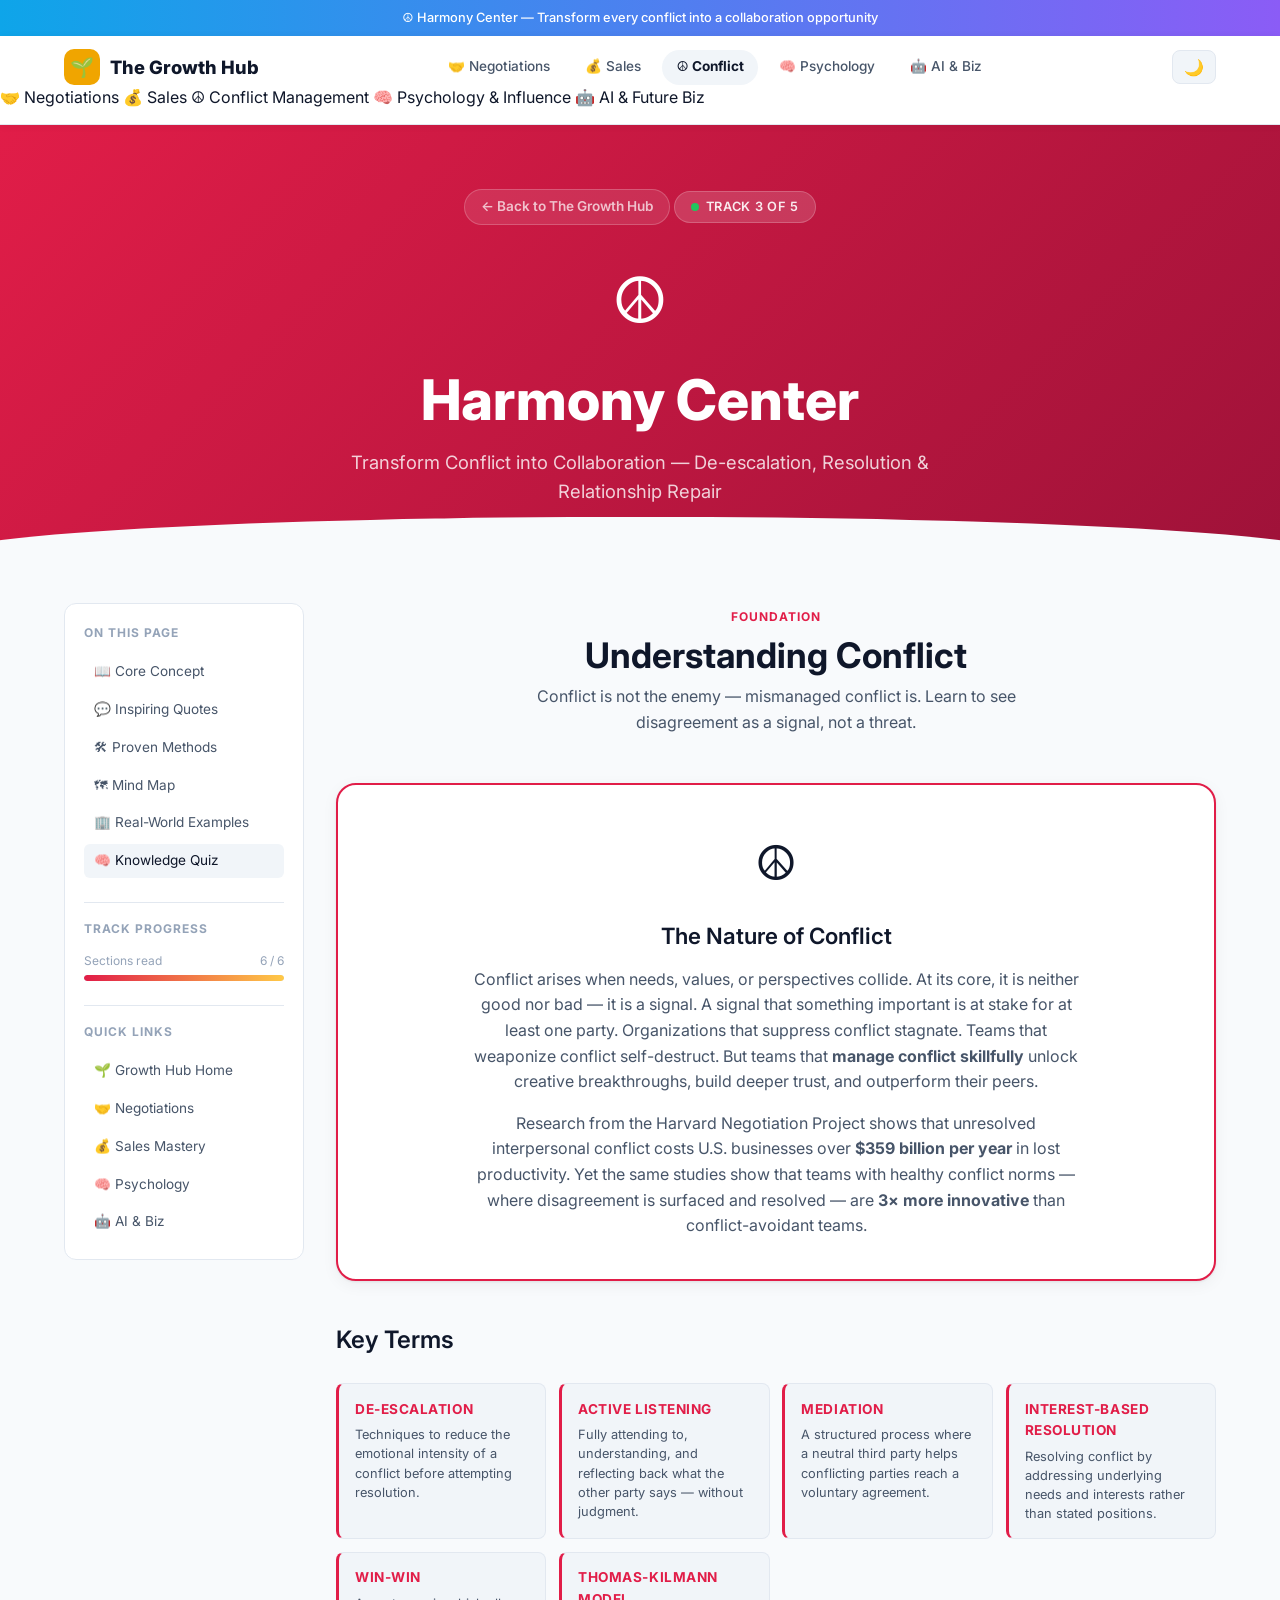
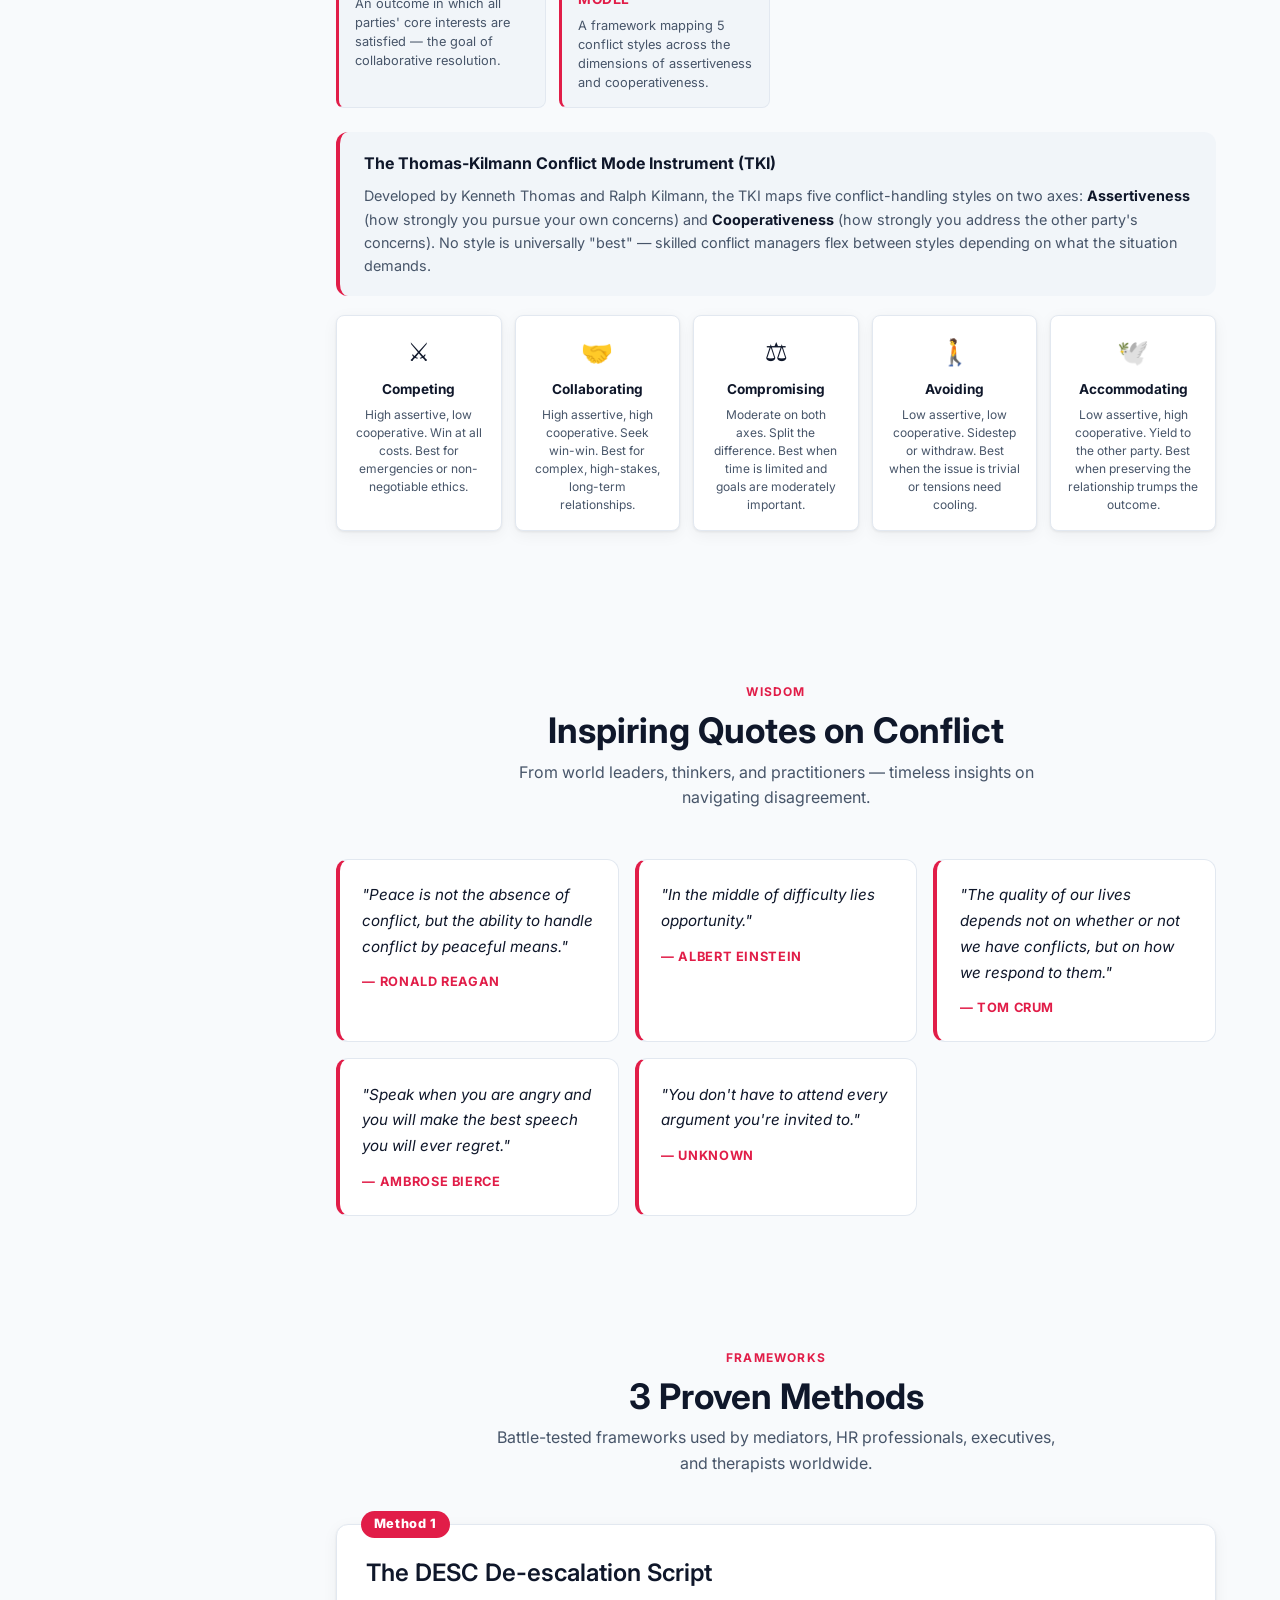
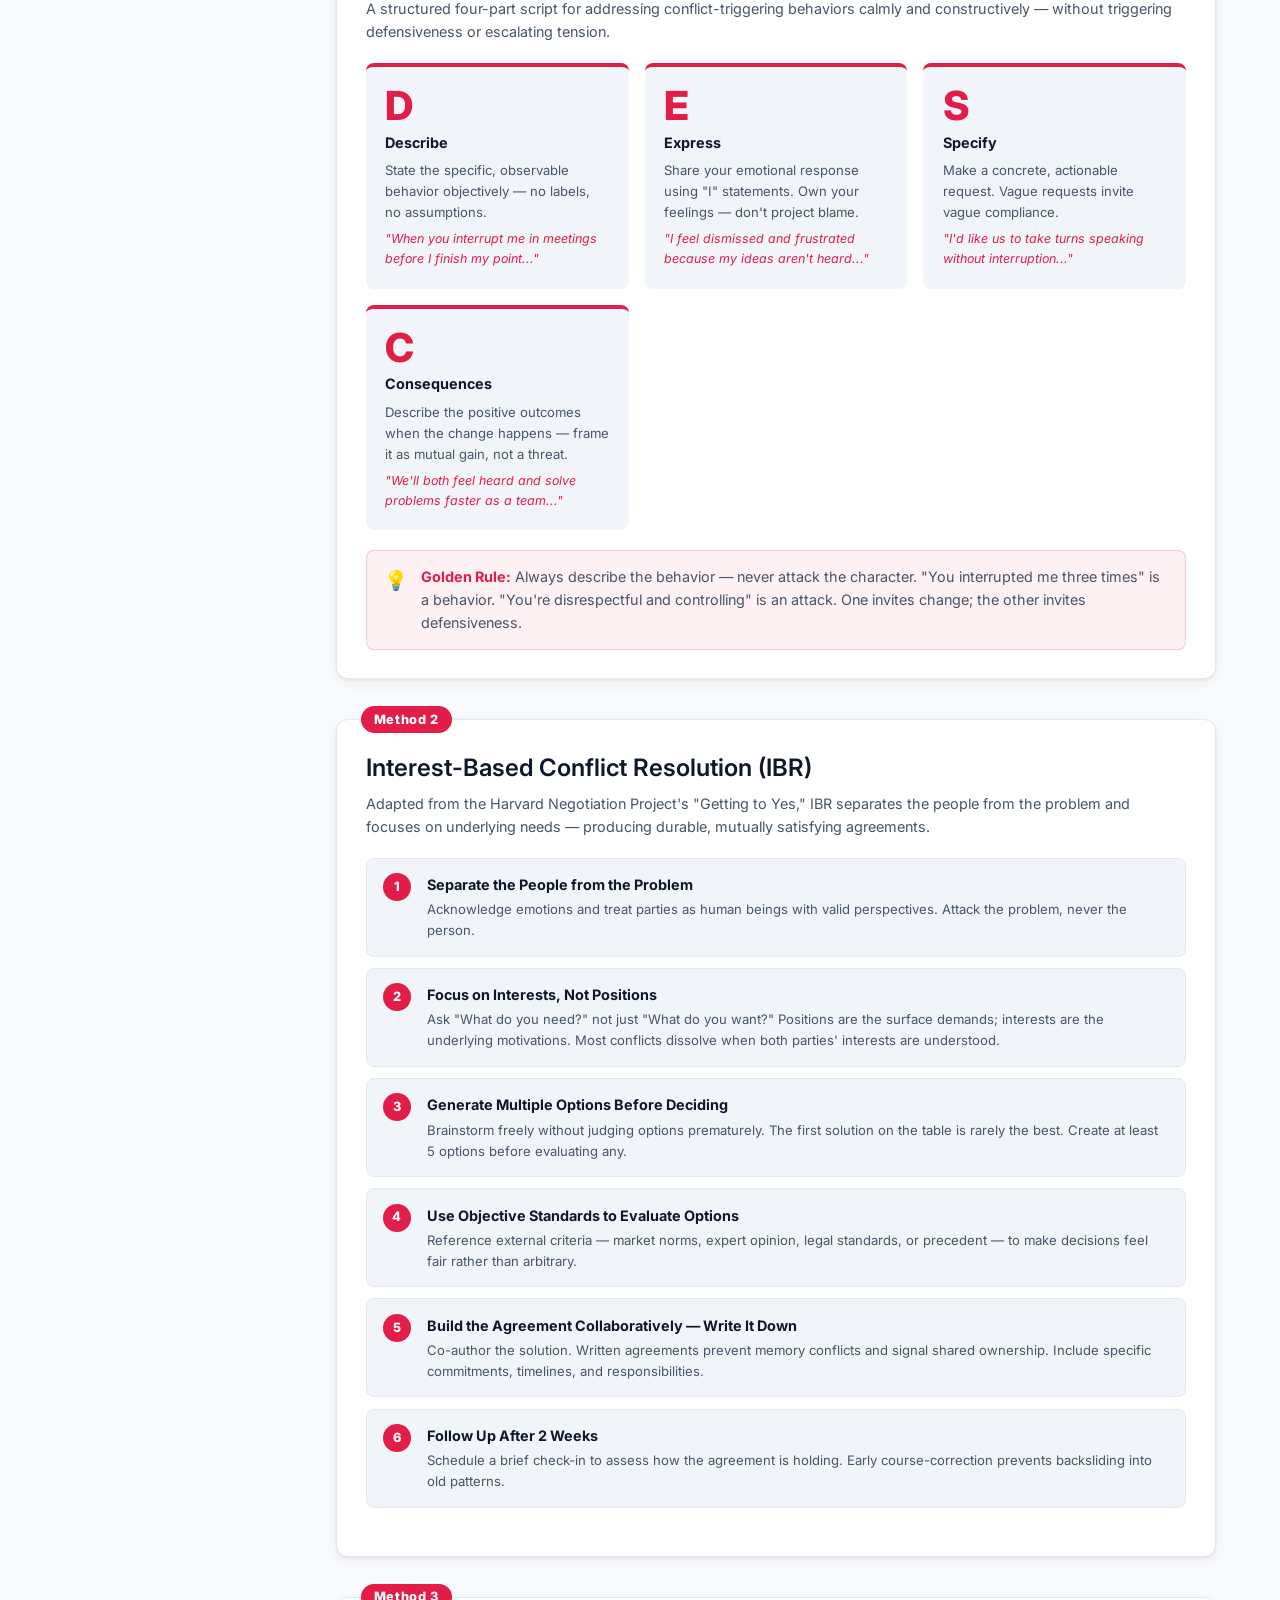
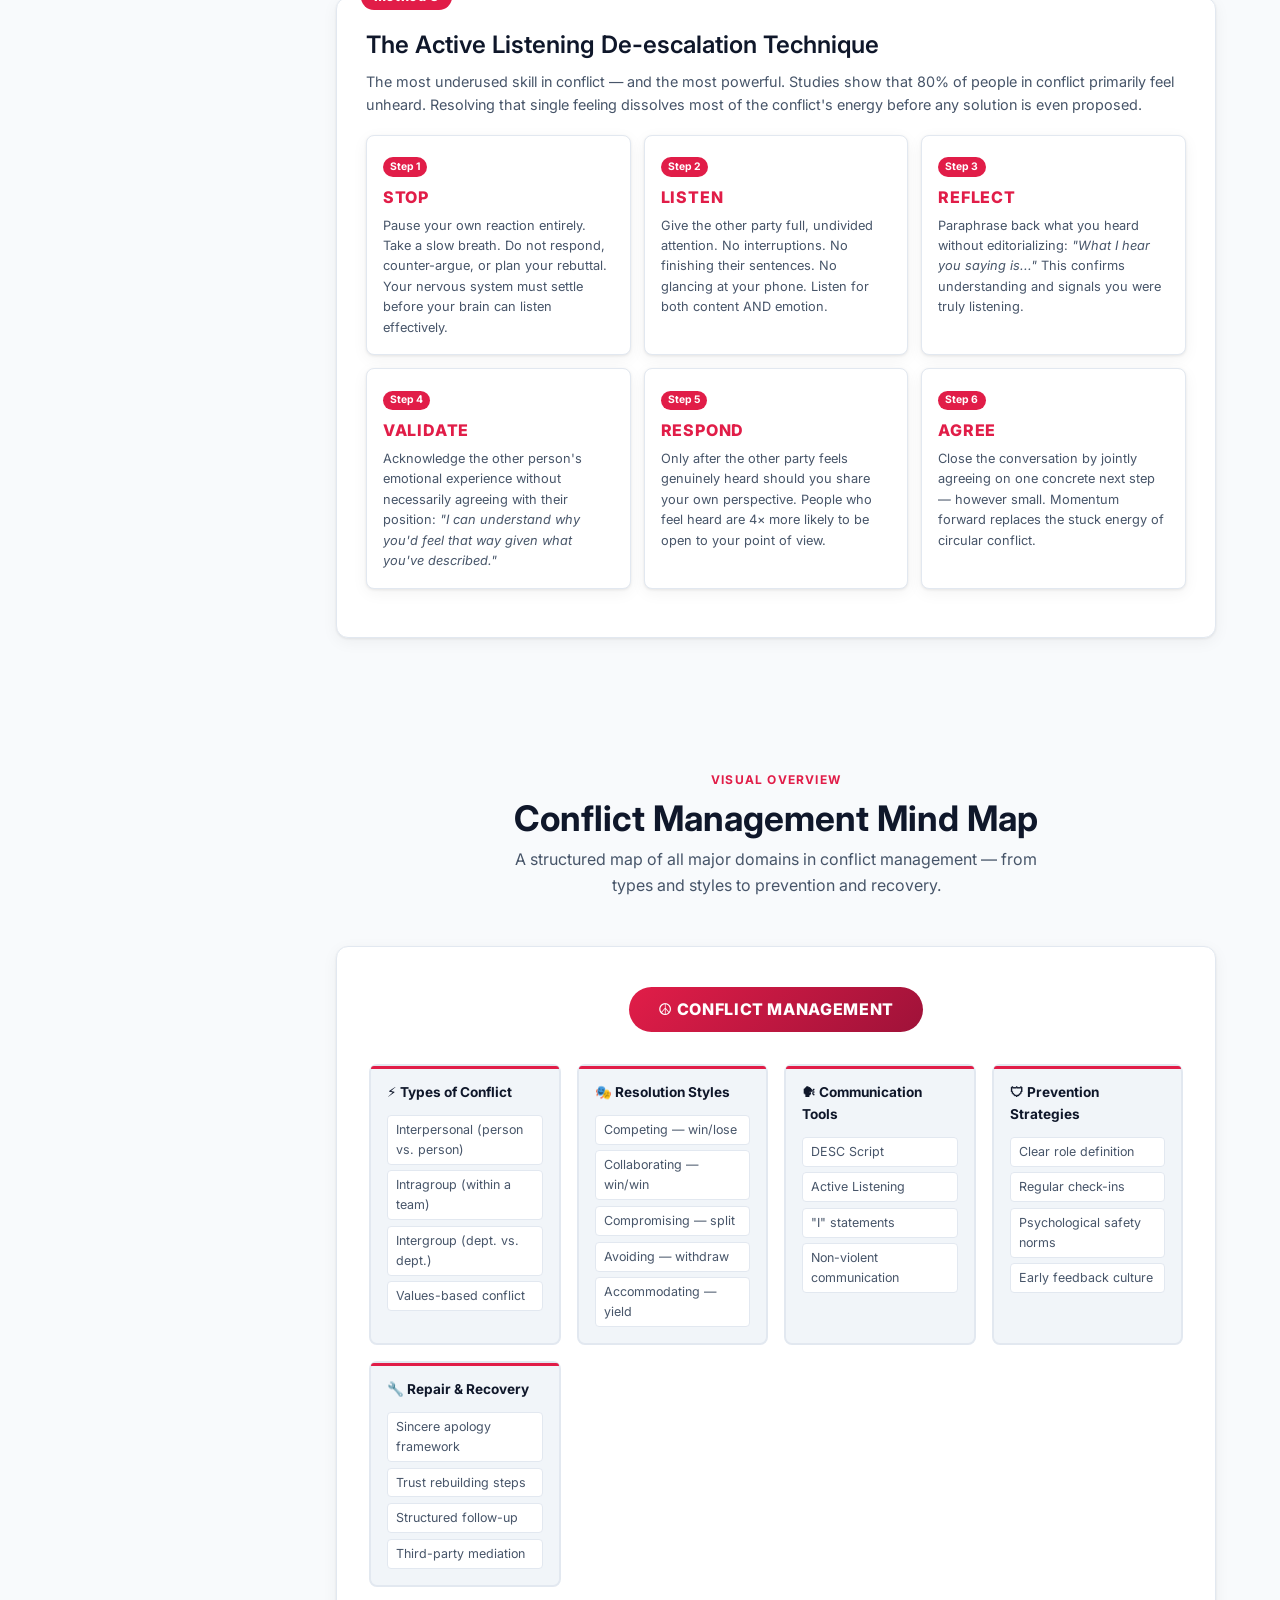
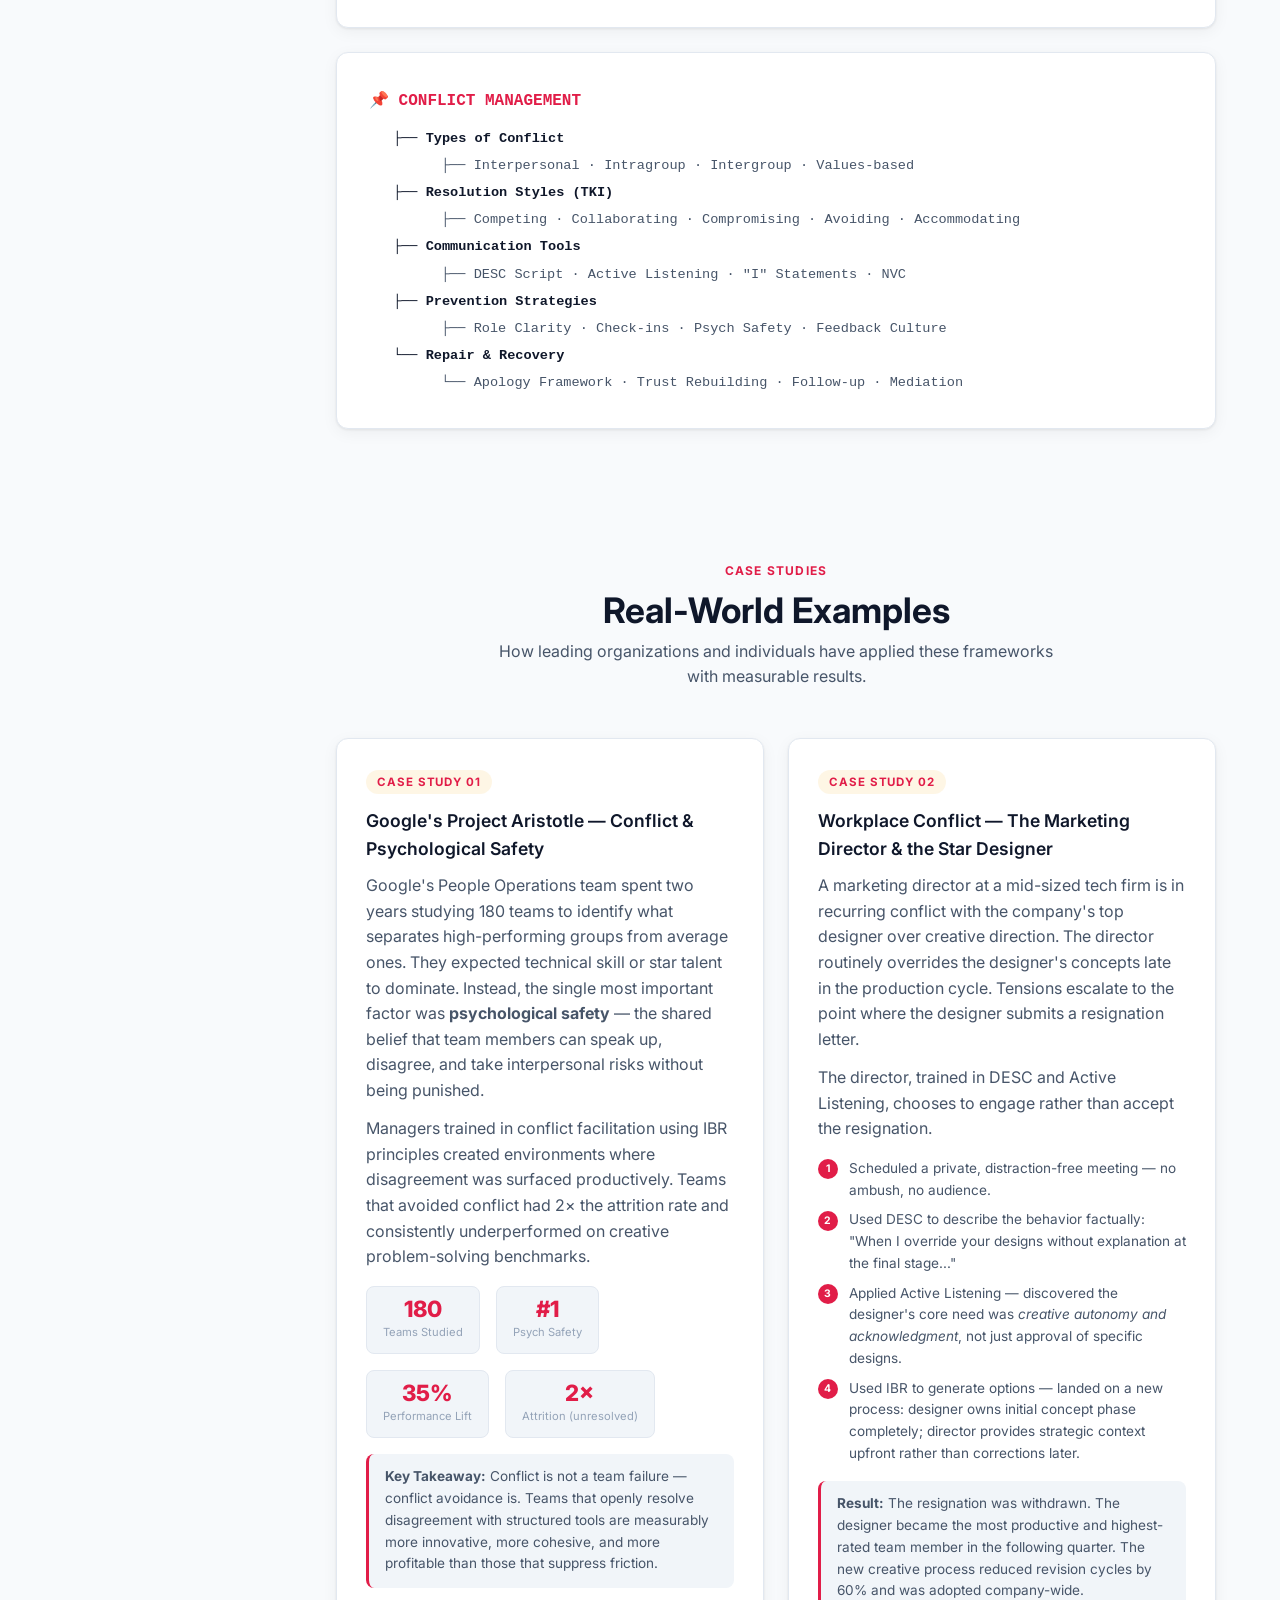
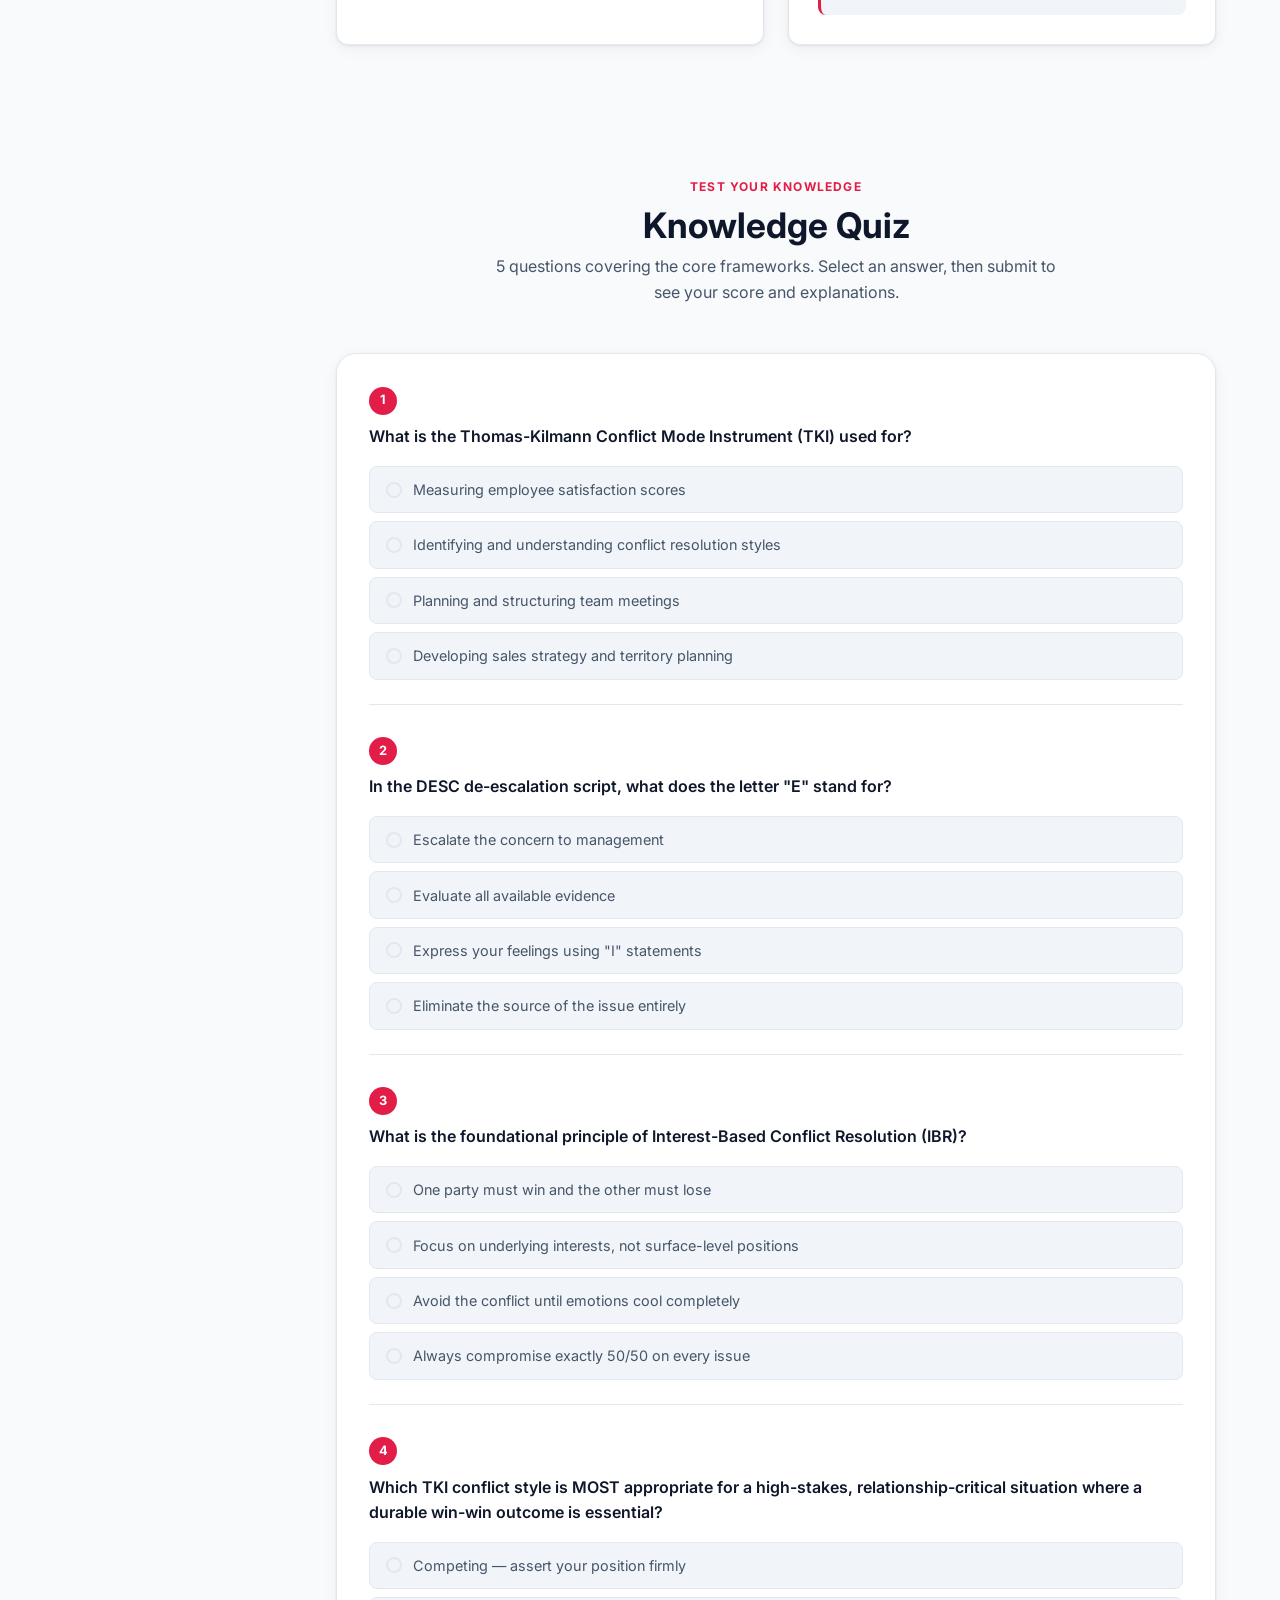
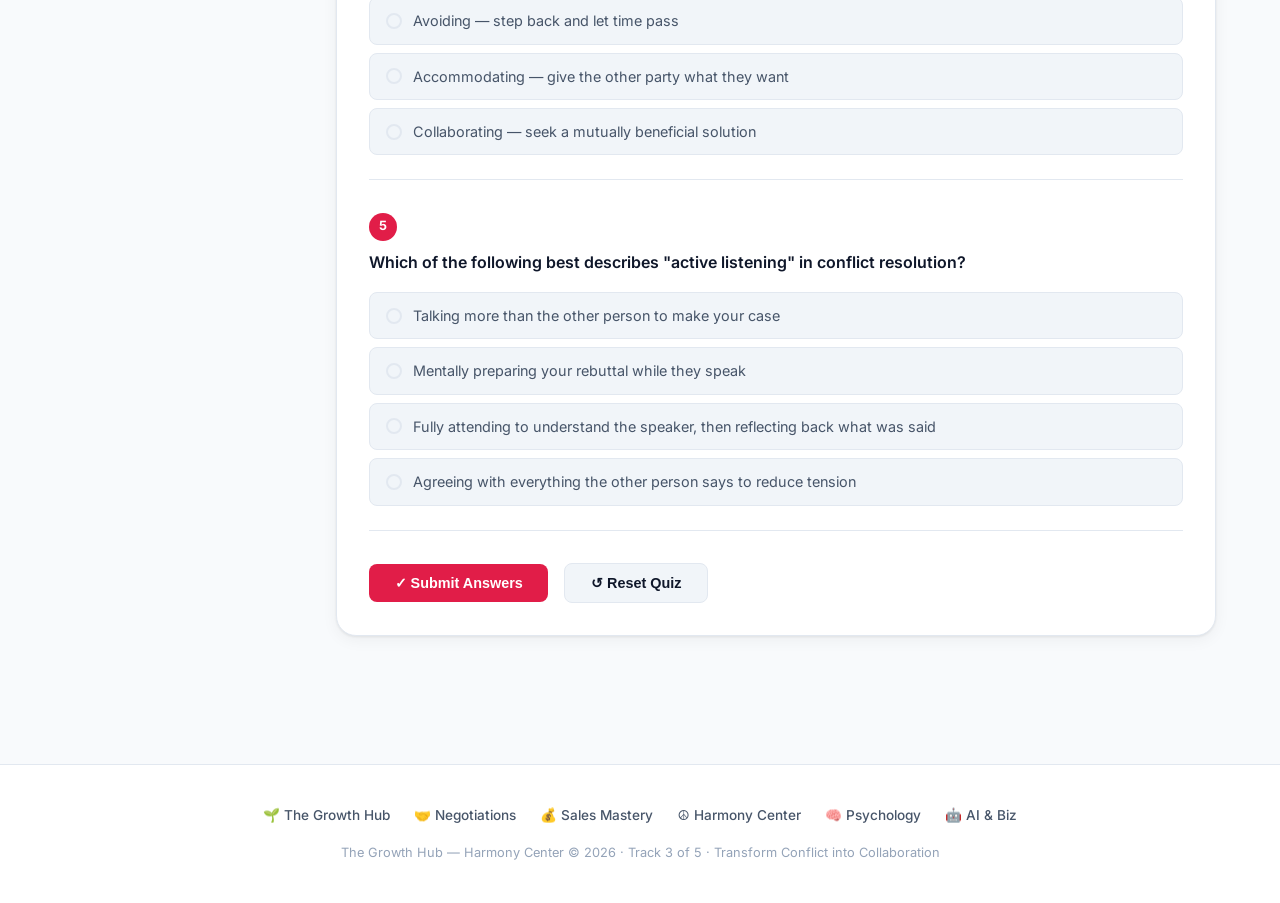
==== conflict/index.html @ 837d08f1 "Initial release: The Growth Hub — 5-track master learning website - Master home page with daily wisd" ====
<!DOCTYPE html>
<html lang="en">
<head>
  <meta charset="UTF-8" />
  <meta name="viewport" content="width=device-width, initial-scale=1.0" />
  <title>Harmony Center — Conflict Management | The Growth Hub</title>
  <meta name="description" content="Master de-escalation, conflict resolution, and relationship repair. Transform friction into collaboration with proven frameworks." />
  <link rel="stylesheet" href="../css/styles.css" />
  <link rel="preconnect" href="https://fonts.googleapis.com" />
  <link href="https://fonts.googleapis.com/css2?family=Inter:wght@400;500;600;700;800&display=swap" rel="stylesheet" />
  <style>
    :root {
      --site-color: #e11d48;
      --site-dark: #9f1239;
    }

    /* Key Terms Grid */
    .key-terms-grid {
      display: grid;
      grid-template-columns: repeat(auto-fit, minmax(200px, 1fr));
      gap: 0.8rem;
      margin: 1.5rem 0;
    }

    .key-term-item {
      background: var(--bg-sidebar);
      border: 1px solid var(--border);
      border-radius: var(--radius-sm);
      padding: 0.9rem 1rem;
      border-left: 3px solid var(--site-color);
    }

    .key-term-item .term-name {
      font-weight: 700;
      font-size: 0.85rem;
      color: var(--site-color);
      margin-bottom: 0.3rem;
      text-transform: uppercase;
      letter-spacing: 0.04em;
    }

    .key-term-item .term-def {
      font-size: 0.8rem;
      color: var(--text-secondary);
      margin: 0;
      line-height: 1.5;
    }

    /* TKI Model Grid */
    .tki-grid {
      display: grid;
      grid-template-columns: repeat(auto-fit, minmax(160px, 1fr));
      gap: 0.8rem;
      margin: 1.2rem 0;
    }

    .tki-style {
      background: var(--bg-card);
      border: 1px solid var(--border);
      border-radius: var(--radius-sm);
      padding: 1rem;
      text-align: center;
      box-shadow: var(--shadow);
      transition: transform 0.2s, box-shadow 0.2s;
    }

    .tki-style:hover {
      transform: translateY(-3px);
      box-shadow: var(--shadow-hover);
    }

    .tki-style .tki-icon { font-size: 1.6rem; margin-bottom: 0.4rem; display: block; }
    .tki-style .tki-name {
      font-weight: 700;
      font-size: 0.85rem;
      color: var(--text-primary);
      margin-bottom: 0.3rem;
    }
    .tki-style .tki-desc {
      font-size: 0.75rem;
      color: var(--text-secondary);
      margin: 0;
      line-height: 1.5;
    }

    /* DESC Letter Blocks */
    .desc-grid {
      display: grid;
      grid-template-columns: repeat(auto-fit, minmax(220px, 1fr));
      gap: 1rem;
      margin: 1.2rem 0;
    }

    .desc-block {
      background: var(--bg-sidebar);
      border-radius: var(--radius-sm);
      padding: 1.2rem;
      border-top: 4px solid var(--site-color);
      position: relative;
    }

    .desc-letter {
      font-size: 2.5rem;
      font-weight: 800;
      color: var(--site-color);
      line-height: 1;
      margin-bottom: 0.3rem;
    }

    .desc-label {
      font-weight: 700;
      font-size: 0.9rem;
      color: var(--text-primary);
      margin-bottom: 0.4rem;
    }

    .desc-block p {
      font-size: 0.82rem;
      margin: 0;
    }

    .desc-example {
      font-style: italic;
      color: var(--site-color) !important;
      margin-top: 0.4rem !important;
      font-size: 0.78rem !important;
    }

    /* Key Rule box */
    .key-rule {
      display: flex;
      align-items: flex-start;
      gap: 0.8rem;
      background: rgba(225, 29, 72, 0.06);
      border: 1px solid rgba(225, 29, 72, 0.2);
      border-radius: var(--radius-sm);
      padding: 0.9rem 1.1rem;
      margin-top: 1rem;
      font-size: 0.88rem;
    }

    .key-rule .rule-icon { font-size: 1.2rem; flex-shrink: 0; }
    .key-rule strong { color: var(--site-color); }
    .key-rule p { margin: 0; color: var(--text-secondary); }

    /* IBR Steps (numbered cards) */
    .ibr-steps {
      display: flex;
      flex-direction: column;
      gap: 0.7rem;
      margin: 1.2rem 0;
    }

    .ibr-step {
      display: flex;
      align-items: flex-start;
      gap: 1rem;
      padding: 0.9rem 1rem;
      background: var(--bg-sidebar);
      border-radius: var(--radius-sm);
      border: 1px solid var(--border);
      transition: all 0.2s;
    }

    .ibr-step:hover {
      border-color: var(--site-color);
      background: rgba(225, 29, 72, 0.04);
    }

    .ibr-step-num {
      width: 28px; height: 28px;
      border-radius: 50%;
      background: var(--site-color);
      color: white;
      font-weight: 800;
      font-size: 0.8rem;
      display: flex; align-items: center; justify-content: center;
      flex-shrink: 0;
    }

    .ibr-step-body strong {
      display: block;
      font-size: 0.9rem;
      color: var(--text-primary);
      margin-bottom: 0.2rem;
    }

    .ibr-step-body p {
      font-size: 0.82rem;
      margin: 0;
    }

    /* Active Listening STOP-LISTEN Steps */
    .al-steps {
      display: grid;
      grid-template-columns: repeat(auto-fit, minmax(200px, 1fr));
      gap: 0.8rem;
      margin: 1.2rem 0;
    }

    .al-step {
      background: var(--bg-card);
      border: 1px solid var(--border);
      border-radius: var(--radius-sm);
      padding: 1rem;
      box-shadow: var(--shadow);
      transition: transform 0.2s;
    }

    .al-step:hover { transform: translateY(-2px); box-shadow: var(--shadow-hover); }

    .al-step-keyword {
      font-size: 1rem;
      font-weight: 800;
      color: var(--site-color);
      text-transform: uppercase;
      letter-spacing: 0.05em;
      margin-bottom: 0.3rem;
    }

    .al-step-num-badge {
      display: inline-block;
      background: var(--site-color);
      color: white;
      font-size: 0.65rem;
      font-weight: 700;
      padding: 0.1rem 0.45rem;
      border-radius: 20px;
      margin-bottom: 0.5rem;
    }

    .al-step p {
      font-size: 0.8rem;
      margin: 0;
    }

    /* Mind Map enhanced */
    .mindmap-visual {
      background: var(--bg-card);
      border: 1px solid var(--border);
      border-radius: var(--radius);
      padding: 2.5rem 2rem;
      box-shadow: var(--shadow);
      overflow-x: auto;
    }

    .mm-root {
      text-align: center;
      margin-bottom: 2rem;
    }

    .mm-root-label {
      display: inline-block;
      background: linear-gradient(135deg, var(--site-color), var(--site-dark));
      color: white;
      font-weight: 800;
      font-size: 1rem;
      padding: 0.6rem 1.8rem;
      border-radius: 30px;
      letter-spacing: 0.04em;
    }

    .mm-branches {
      display: grid;
      grid-template-columns: repeat(auto-fit, minmax(180px, 1fr));
      gap: 1rem;
    }

    .mm-branch {
      background: var(--bg-sidebar);
      border: 2px solid var(--border);
      border-radius: var(--radius-sm);
      padding: 1rem;
      position: relative;
    }

    .mm-branch::before {
      content: '';
      position: absolute;
      top: 0; left: 0; right: 0;
      height: 3px;
      background: var(--site-color);
      border-radius: var(--radius-sm) var(--radius-sm) 0 0;
    }

    .mm-branch-title {
      font-weight: 700;
      font-size: 0.85rem;
      color: var(--text-primary);
      margin-bottom: 0.7rem;
      display: flex;
      align-items: center;
      gap: 0.4rem;
    }

    .mm-leaves {
      display: flex;
      flex-direction: column;
      gap: 0.35rem;
    }

    .mm-leaf {
      font-size: 0.78rem;
      color: var(--text-secondary);
      padding: 0.25rem 0.5rem;
      background: var(--bg-card);
      border-radius: 4px;
      border: 1px solid var(--border);
    }

    /* Example Stats */
    .example-stats {
      display: flex;
      gap: 1rem;
      flex-wrap: wrap;
      margin: 1rem 0;
    }

    .example-stat {
      text-align: center;
      background: var(--bg-sidebar);
      border-radius: var(--radius-sm);
      padding: 0.7rem 1rem;
      border: 1px solid var(--border);
      min-width: 90px;
    }

    .example-stat .es-num {
      font-size: 1.4rem;
      font-weight: 800;
      color: var(--site-color);
      display: block;
      line-height: 1;
    }

    .example-stat .es-label {
      font-size: 0.7rem;
      color: var(--text-muted);
      margin-top: 0.2rem;
    }

    /* Process timeline for example 2 */
    .process-steps {
      margin: 1rem 0;
      display: flex;
      flex-direction: column;
      gap: 0.5rem;
    }

    .process-step {
      display: flex;
      align-items: flex-start;
      gap: 0.7rem;
      font-size: 0.85rem;
      color: var(--text-secondary);
    }

    .process-step .ps-num {
      width: 20px; height: 20px;
      border-radius: 50%;
      background: var(--site-color);
      color: white;
      font-size: 0.65rem;
      font-weight: 700;
      display: flex; align-items: center; justify-content: center;
      flex-shrink: 0;
      margin-top: 0.1rem;
    }
  </style>
</head>
<body>

  <!-- Update Banner -->
  <div class="update-banner">
    ☮️ Harmony Center — Transform every conflict into a collaboration opportunity
  </div>

  <!-- Navbar -->
  <nav class="navbar">
    <div class="container">
      <a href="../index.html" class="navbar-brand">
        <span class="brand-icon">🌱</span>
        The Growth Hub
      </a>
      <div class="navbar-links">
        <a href="../negotiations/index.html">🤝 Negotiations</a>
        <a href="../sales/index.html">💰 Sales</a>
        <a href="../conflict/index.html" class="active">☮️ Conflict</a>
        <a href="../psychology/index.html">🧠 Psychology</a>
        <a href="../ai-trends/index.html">🤖 AI &amp; Biz</a>
      </div>
      <div class="navbar-actions">
        <button class="btn-theme" id="theme-toggle" onclick="toggleTheme()" title="Toggle theme">🌙</button>
        <button class="mobile-menu-btn" id="mobile-menu-btn">☰</button>
      </div>
    </div>
    <div class="navbar-mobile-menu" id="navbar-mobile-menu">
      <a href="../negotiations/index.html">🤝 Negotiations</a>
      <a href="../sales/index.html">💰 Sales</a>
      <a href="../conflict/index.html">☮️ Conflict Management</a>
      <a href="../psychology/index.html">🧠 Psychology &amp; Influence</a>
      <a href="../ai-trends/index.html">🤖 AI &amp; Future Biz</a>
    </div>
  </nav>

  <!-- Hero -->
  <section class="subsite-hero">
    <div class="container">
      <a href="../index.html" class="back-to-hub">← Back to The Growth Hub</a>
      <div class="hero-badge">
        <span class="dot"></span> Track 3 of 5
      </div>
      <span class="hero-icon">☮️</span>
      <h1 class="fade-in">Harmony Center</h1>
      <p class="fade-in fade-in-delay-1" style="font-size:1.15rem; max-width:600px; margin:1rem auto 0;">
        Transform Conflict into Collaboration — De-escalation, Resolution &amp; Relationship Repair
      </p>
    </div>
  </section>

  <!-- Main Content with TOC Sidebar -->
  <div class="container" style="margin-top:3rem; margin-bottom:3rem;">
    <div class="page-layout">

      <!-- TOC Sidebar -->
      <aside class="toc-sidebar">
        <div class="toc-title">On This Page</div>
        <nav class="toc-list">
          <a href="#concept">📖 Core Concept</a>
          <a href="#quotes">💬 Inspiring Quotes</a>
          <a href="#methods">🛠 Proven Methods</a>
          <a href="#mindmap">🗺 Mind Map</a>
          <a href="#examples">🏢 Real-World Examples</a>
          <a href="#quiz">🧠 Knowledge Quiz</a>
        </nav>
        <div style="margin-top:1.5rem; padding-top:1rem; border-top:1px solid var(--border);">
          <div class="toc-title">Track Progress</div>
          <div style="margin-top:0.6rem;">
            <div style="display:flex; justify-content:space-between; font-size:0.75rem; color:var(--text-muted); margin-bottom:0.3rem;">
              <span>Sections read</span>
              <span id="progress-count">0 / 6</span>
            </div>
            <div class="progress-bar-wrap">
              <div class="progress-bar" id="reading-progress" style="width:0%"></div>
            </div>
          </div>
        </div>
        <div style="margin-top:1.5rem; padding-top:1rem; border-top:1px solid var(--border);">
          <div class="toc-title">Quick Links</div>
          <div class="toc-list">
            <a href="../index.html">🌱 Growth Hub Home</a>
            <a href="../negotiations/index.html">🤝 Negotiations</a>
            <a href="../sales/index.html">💰 Sales Mastery</a>
            <a href="../psychology/index.html">🧠 Psychology</a>
            <a href="../ai-trends/index.html">🤖 AI &amp; Biz</a>
          </div>
        </div>
      </aside>

      <!-- Main Content -->
      <main>

        <!-- ===================== SECTION 1: CORE CONCEPT ===================== -->
        <section class="section" id="concept" style="padding-top:0;">
          <div class="section-header reveal">
            <span class="section-label">Foundation</span>
            <h2>Understanding Conflict</h2>
            <p>Conflict is not the enemy — mismanaged conflict is. Learn to see disagreement as a signal, not a threat.</p>
          </div>

          <!-- Concept Box -->
          <div class="concept-box reveal">
            <span class="big-icon">☮️</span>
            <h3>The Nature of Conflict</h3>
            <p style="max-width:620px; margin:0 auto 1rem;">
              Conflict arises when needs, values, or perspectives collide. At its core, it is neither good nor bad — it is a signal. A signal that something important is at stake for at least one party. Organizations that suppress conflict stagnate. Teams that weaponize conflict self-destruct. But teams that <strong>manage conflict skillfully</strong> unlock creative breakthroughs, build deeper trust, and outperform their peers.
            </p>
            <p style="max-width:620px; margin:0 auto;">
              Research from the Harvard Negotiation Project shows that unresolved interpersonal conflict costs U.S. businesses over <strong>$359 billion per year</strong> in lost productivity. Yet the same studies show that teams with healthy conflict norms — where disagreement is surfaced and resolved — are <strong>3× more innovative</strong> than conflict-avoidant teams.
            </p>
          </div>

          <!-- Key Terms -->
          <div class="reveal" style="margin-top:2.5rem;">
            <h3 style="margin-bottom:1rem;">Key Terms</h3>
            <div class="key-terms-grid">
              <div class="key-term-item">
                <div class="term-name">De-escalation</div>
                <p class="term-def">Techniques to reduce the emotional intensity of a conflict before attempting resolution.</p>
              </div>
              <div class="key-term-item">
                <div class="term-name">Active Listening</div>
                <p class="term-def">Fully attending to, understanding, and reflecting back what the other party says — without judgment.</p>
              </div>
              <div class="key-term-item">
                <div class="term-name">Mediation</div>
                <p class="term-def">A structured process where a neutral third party helps conflicting parties reach a voluntary agreement.</p>
              </div>
              <div class="key-term-item">
                <div class="term-name">Interest-Based Resolution</div>
                <p class="term-def">Resolving conflict by addressing underlying needs and interests rather than stated positions.</p>
              </div>
              <div class="key-term-item">
                <div class="term-name">Win-Win</div>
                <p class="term-def">An outcome in which all parties' core interests are satisfied — the goal of collaborative resolution.</p>
              </div>
              <div class="key-term-item">
                <div class="term-name">Thomas-Kilmann Model</div>
                <p class="term-def">A framework mapping 5 conflict styles across the dimensions of assertiveness and cooperativeness.</p>
              </div>
            </div>
          </div>

          <!-- TKI Model Highlight Box -->
          <div class="highlight-box reveal" style="margin-top:1.5rem;">
            <strong>The Thomas-Kilmann Conflict Mode Instrument (TKI)</strong>
            <p style="margin-top:0.5rem;">
              Developed by Kenneth Thomas and Ralph Kilmann, the TKI maps five conflict-handling styles on two axes: <strong>Assertiveness</strong> (how strongly you pursue your own concerns) and <strong>Cooperativeness</strong> (how strongly you address the other party's concerns). No style is universally "best" — skilled conflict managers flex between styles depending on what the situation demands.
            </p>
          </div>

          <!-- TKI 5 Styles -->
          <div class="tki-grid reveal">
            <div class="tki-style">
              <span class="tki-icon">⚔️</span>
              <div class="tki-name">Competing</div>
              <p class="tki-desc">High assertive, low cooperative. Win at all costs. Best for emergencies or non-negotiable ethics.</p>
            </div>
            <div class="tki-style">
              <span class="tki-icon">🤝</span>
              <div class="tki-name">Collaborating</div>
              <p class="tki-desc">High assertive, high cooperative. Seek win-win. Best for complex, high-stakes, long-term relationships.</p>
            </div>
            <div class="tki-style">
              <span class="tki-icon">⚖️</span>
              <div class="tki-name">Compromising</div>
              <p class="tki-desc">Moderate on both axes. Split the difference. Best when time is limited and goals are moderately important.</p>
            </div>
            <div class="tki-style">
              <span class="tki-icon">🚶</span>
              <div class="tki-name">Avoiding</div>
              <p class="tki-desc">Low assertive, low cooperative. Sidestep or withdraw. Best when the issue is trivial or tensions need cooling.</p>
            </div>
            <div class="tki-style">
              <span class="tki-icon">🕊️</span>
              <div class="tki-name">Accommodating</div>
              <p class="tki-desc">Low assertive, high cooperative. Yield to the other party. Best when preserving the relationship trumps the outcome.</p>
            </div>
          </div>
        </section>

        <!-- ===================== SECTION 2: QUOTES ===================== -->
        <section class="section" id="quotes">
          <div class="section-header reveal">
            <span class="section-label">Wisdom</span>
            <h2>Inspiring Quotes on Conflict</h2>
            <p>From world leaders, thinkers, and practitioners — timeless insights on navigating disagreement.</p>
          </div>

          <div class="quotes-grid">
            <div class="quote-card reveal">
              <div class="quote-text">"Peace is not the absence of conflict, but the ability to handle conflict by peaceful means."</div>
              <div class="quote-author">— Ronald Reagan</div>
            </div>
            <div class="quote-card reveal">
              <div class="quote-text">"In the middle of difficulty lies opportunity."</div>
              <div class="quote-author">— Albert Einstein</div>
            </div>
            <div class="quote-card reveal">
              <div class="quote-text">"The quality of our lives depends not on whether or not we have conflicts, but on how we respond to them."</div>
              <div class="quote-author">— Tom Crum</div>
            </div>
            <div class="quote-card reveal">
              <div class="quote-text">"Speak when you are angry and you will make the best speech you will ever regret."</div>
              <div class="quote-author">— Ambrose Bierce</div>
            </div>
            <div class="quote-card reveal">
              <div class="quote-text">"You don't have to attend every argument you're invited to."</div>
              <div class="quote-author">— Unknown</div>
            </div>
          </div>
        </section>

        <!-- ===================== SECTION 3: METHODS ===================== -->
        <section class="section" id="methods">
          <div class="section-header reveal">
            <span class="section-label">Frameworks</span>
            <h2>3 Proven Methods</h2>
            <p>Battle-tested frameworks used by mediators, HR professionals, executives, and therapists worldwide.</p>
          </div>

          <div style="display:flex; flex-direction:column; gap:2.5rem;">

            <!-- Method 1: DESC -->
            <div class="method-card reveal">
              <div class="method-number">Method 1</div>
              <h3 style="margin-bottom:0.3rem;">The DESC De-escalation Script</h3>
              <p style="margin-bottom:1rem;">A structured four-part script for addressing conflict-triggering behaviors calmly and constructively — without triggering defensiveness or escalating tension.</p>

              <div class="desc-grid">
                <div class="desc-block">
                  <div class="desc-letter">D</div>
                  <div class="desc-label">Describe</div>
                  <p>State the specific, observable behavior objectively — no labels, no assumptions.</p>
                  <p class="desc-example">"When you interrupt me in meetings before I finish my point..."</p>
                </div>
                <div class="desc-block">
                  <div class="desc-letter">E</div>
                  <div class="desc-label">Express</div>
                  <p>Share your emotional response using "I" statements. Own your feelings — don't project blame.</p>
                  <p class="desc-example">"I feel dismissed and frustrated because my ideas aren't heard..."</p>
                </div>
                <div class="desc-block">
                  <div class="desc-letter">S</div>
                  <div class="desc-label">Specify</div>
                  <p>Make a concrete, actionable request. Vague requests invite vague compliance.</p>
                  <p class="desc-example">"I'd like us to take turns speaking without interruption..."</p>
                </div>
                <div class="desc-block">
                  <div class="desc-letter">C</div>
                  <div class="desc-label">Consequences</div>
                  <p>Describe the positive outcomes when the change happens — frame it as mutual gain, not a threat.</p>
                  <p class="desc-example">"We'll both feel heard and solve problems faster as a team..."</p>
                </div>
              </div>

              <div class="key-rule">
                <span class="rule-icon">💡</span>
                <p><strong>Golden Rule:</strong> Always describe the behavior — never attack the character. "You interrupted me three times" is a behavior. "You're disrespectful and controlling" is an attack. One invites change; the other invites defensiveness.</p>
              </div>
            </div>

            <!-- Method 2: IBR -->
            <div class="method-card reveal">
              <div class="method-number">Method 2</div>
              <h3 style="margin-bottom:0.3rem;">Interest-Based Conflict Resolution (IBR)</h3>
              <p style="margin-bottom:1rem;">Adapted from the Harvard Negotiation Project's "Getting to Yes," IBR separates the people from the problem and focuses on underlying needs — producing durable, mutually satisfying agreements.</p>

              <div class="ibr-steps">
                <div class="ibr-step">
                  <div class="ibr-step-num">1</div>
                  <div class="ibr-step-body">
                    <strong>Separate the People from the Problem</strong>
                    <p>Acknowledge emotions and treat parties as human beings with valid perspectives. Attack the problem, never the person.</p>
                  </div>
                </div>
                <div class="ibr-step">
                  <div class="ibr-step-num">2</div>
                  <div class="ibr-step-body">
                    <strong>Focus on Interests, Not Positions</strong>
                    <p>Ask "What do you need?" not just "What do you want?" Positions are the surface demands; interests are the underlying motivations. Most conflicts dissolve when both parties' interests are understood.</p>
                  </div>
                </div>
                <div class="ibr-step">
                  <div class="ibr-step-num">3</div>
                  <div class="ibr-step-body">
                    <strong>Generate Multiple Options Before Deciding</strong>
                    <p>Brainstorm freely without judging options prematurely. The first solution on the table is rarely the best. Create at least 5 options before evaluating any.</p>
                  </div>
                </div>
                <div class="ibr-step">
                  <div class="ibr-step-num">4</div>
                  <div class="ibr-step-body">
                    <strong>Use Objective Standards to Evaluate Options</strong>
                    <p>Reference external criteria — market norms, expert opinion, legal standards, or precedent — to make decisions feel fair rather than arbitrary.</p>
                  </div>
                </div>
                <div class="ibr-step">
                  <div class="ibr-step-num">5</div>
                  <div class="ibr-step-body">
                    <strong>Build the Agreement Collaboratively — Write It Down</strong>
                    <p>Co-author the solution. Written agreements prevent memory conflicts and signal shared ownership. Include specific commitments, timelines, and responsibilities.</p>
                  </div>
                </div>
                <div class="ibr-step">
                  <div class="ibr-step-num">6</div>
                  <div class="ibr-step-body">
                    <strong>Follow Up After 2 Weeks</strong>
                    <p>Schedule a brief check-in to assess how the agreement is holding. Early course-correction prevents backsliding into old patterns.</p>
                  </div>
                </div>
              </div>
            </div>

            <!-- Method 3: Active Listening -->
            <div class="method-card reveal">
              <div class="method-number">Method 3</div>
              <h3 style="margin-bottom:0.3rem;">The Active Listening De-escalation Technique</h3>
              <p style="margin-bottom:1rem;">The most underused skill in conflict — and the most powerful. Studies show that 80% of people in conflict primarily feel unheard. Resolving that single feeling dissolves most of the conflict's energy before any solution is even proposed.</p>

              <div class="al-steps">
                <div class="al-step">
                  <span class="al-step-num-badge">Step 1</span>
                  <div class="al-step-keyword">STOP</div>
                  <p>Pause your own reaction entirely. Take a slow breath. Do not respond, counter-argue, or plan your rebuttal. Your nervous system must settle before your brain can listen effectively.</p>
                </div>
                <div class="al-step">
                  <span class="al-step-num-badge">Step 2</span>
                  <div class="al-step-keyword">LISTEN</div>
                  <p>Give the other party full, undivided attention. No interruptions. No finishing their sentences. No glancing at your phone. Listen for both content AND emotion.</p>
                </div>
                <div class="al-step">
                  <span class="al-step-num-badge">Step 3</span>
                  <div class="al-step-keyword">REFLECT</div>
                  <p>Paraphrase back what you heard without editorializing: <em>"What I hear you saying is..."</em> This confirms understanding and signals you were truly listening.</p>
                </div>
                <div class="al-step">
                  <span class="al-step-num-badge">Step 4</span>
                  <div class="al-step-keyword">VALIDATE</div>
                  <p>Acknowledge the other person's emotional experience without necessarily agreeing with their position: <em>"I can understand why you'd feel that way given what you've described."</em></p>
                </div>
                <div class="al-step">
                  <span class="al-step-num-badge">Step 5</span>
                  <div class="al-step-keyword">RESPOND</div>
                  <p>Only after the other party feels genuinely heard should you share your own perspective. People who feel heard are 4× more likely to be open to your point of view.</p>
                </div>
                <div class="al-step">
                  <span class="al-step-num-badge">Step 6</span>
                  <div class="al-step-keyword">AGREE</div>
                  <p>Close the conversation by jointly agreeing on one concrete next step — however small. Momentum forward replaces the stuck energy of circular conflict.</p>
                </div>
              </div>
            </div>

          </div>
        </section>

        <!-- ===================== SECTION 4: MIND MAP ===================== -->
        <section class="section" id="mindmap">
          <div class="section-header reveal">
            <span class="section-label">Visual Overview</span>
            <h2>Conflict Management Mind Map</h2>
            <p>A structured map of all major domains in conflict management — from types and styles to prevention and recovery.</p>
          </div>

          <div class="mindmap-visual reveal">
            <div class="mm-root">
              <div class="mm-root-label">☮️ CONFLICT MANAGEMENT</div>
            </div>
            <div class="mm-branches">

              <div class="mm-branch">
                <div class="mm-branch-title">⚡ Types of Conflict</div>
                <div class="mm-leaves">
                  <div class="mm-leaf">Interpersonal (person vs. person)</div>
                  <div class="mm-leaf">Intragroup (within a team)</div>
                  <div class="mm-leaf">Intergroup (dept. vs. dept.)</div>
                  <div class="mm-leaf">Values-based conflict</div>
                </div>
              </div>

              <div class="mm-branch">
                <div class="mm-branch-title">🎭 Resolution Styles</div>
                <div class="mm-leaves">
                  <div class="mm-leaf">Competing — win/lose</div>
                  <div class="mm-leaf">Collaborating — win/win</div>
                  <div class="mm-leaf">Compromising — split</div>
                  <div class="mm-leaf">Avoiding — withdraw</div>
                  <div class="mm-leaf">Accommodating — yield</div>
                </div>
              </div>

              <div class="mm-branch">
                <div class="mm-branch-title">🗣 Communication Tools</div>
                <div class="mm-leaves">
                  <div class="mm-leaf">DESC Script</div>
                  <div class="mm-leaf">Active Listening</div>
                  <div class="mm-leaf">"I" statements</div>
                  <div class="mm-leaf">Non-violent communication</div>
                </div>
              </div>

              <div class="mm-branch">
                <div class="mm-branch-title">🛡 Prevention Strategies</div>
                <div class="mm-leaves">
                  <div class="mm-leaf">Clear role definition</div>
                  <div class="mm-leaf">Regular check-ins</div>
                  <div class="mm-leaf">Psychological safety norms</div>
                  <div class="mm-leaf">Early feedback culture</div>
                </div>
              </div>

              <div class="mm-branch">
                <div class="mm-branch-title">🔧 Repair &amp; Recovery</div>
                <div class="mm-leaves">
                  <div class="mm-leaf">Sincere apology framework</div>
                  <div class="mm-leaf">Trust rebuilding steps</div>
                  <div class="mm-leaf">Structured follow-up</div>
                  <div class="mm-leaf">Third-party mediation</div>
                </div>
              </div>

            </div>
          </div>

          <!-- Mindmap as text (accessible backup) -->
          <div class="mindmap reveal" style="margin-top:1.5rem;">
            <div class="root">📌 CONFLICT MANAGEMENT</div>
            <div style="padding-left:1.5rem; margin-top:0.5rem;">
              <div class="branch">├── Types of Conflict</div>
              <div class="leaf" style="padding-left:3rem;">├── Interpersonal · Intragroup · Intergroup · Values-based</div>
              <div class="branch">├── Resolution Styles (TKI)</div>
              <div class="leaf" style="padding-left:3rem;">├── Competing · Collaborating · Compromising · Avoiding · Accommodating</div>
              <div class="branch">├── Communication Tools</div>
              <div class="leaf" style="padding-left:3rem;">├── DESC Script · Active Listening · "I" Statements · NVC</div>
              <div class="branch">├── Prevention Strategies</div>
              <div class="leaf" style="padding-left:3rem;">├── Role Clarity · Check-ins · Psych Safety · Feedback Culture</div>
              <div class="branch">└── Repair &amp; Recovery</div>
              <div class="leaf" style="padding-left:3rem;">└── Apology Framework · Trust Rebuilding · Follow-up · Mediation</div>
            </div>
          </div>
        </section>

        <!-- ===================== SECTION 5: EXAMPLES ===================== -->
        <section class="section" id="examples">
          <div class="section-header reveal">
            <span class="section-label">Case Studies</span>
            <h2>Real-World Examples</h2>
            <p>How leading organizations and individuals have applied these frameworks with measurable results.</p>
          </div>

          <div class="grid-2">

            <!-- Example 1: Google Aristotle -->
            <div class="example-card reveal">
              <div class="example-label">Case Study 01</div>
              <h4>Google's Project Aristotle — Conflict &amp; Psychological Safety</h4>
              <p>
                Google's People Operations team spent two years studying 180 teams to identify what separates high-performing groups from average ones. They expected technical skill or star talent to dominate. Instead, the single most important factor was <strong>psychological safety</strong> — the shared belief that team members can speak up, disagree, and take interpersonal risks without being punished.
              </p>
              <p>
                Managers trained in conflict facilitation using IBR principles created environments where disagreement was surfaced productively. Teams that avoided conflict had 2× the attrition rate and consistently underperformed on creative problem-solving benchmarks.
              </p>

              <div class="example-stats">
                <div class="example-stat">
                  <span class="es-num">180</span>
                  <div class="es-label">Teams Studied</div>
                </div>
                <div class="example-stat">
                  <span class="es-num">#1</span>
                  <div class="es-label">Psych Safety</div>
                </div>
                <div class="example-stat">
                  <span class="es-num">35%</span>
                  <div class="es-label">Performance Lift</div>
                </div>
                <div class="example-stat">
                  <span class="es-num">2×</span>
                  <div class="es-label">Attrition (unresolved)</div>
                </div>
              </div>

              <div class="outcome-box">
                <strong>Key Takeaway:</strong> Conflict is not a team failure — conflict avoidance is. Teams that openly resolve disagreement with structured tools are measurably more innovative, more cohesive, and more profitable than those that suppress friction.
              </div>
            </div>

            <!-- Example 2: Manager & Designer -->
            <div class="example-card reveal">
              <div class="example-label">Case Study 02</div>
              <h4>Workplace Conflict — The Marketing Director &amp; the Star Designer</h4>
              <p>
                A marketing director at a mid-sized tech firm is in recurring conflict with the company's top designer over creative direction. The director routinely overrides the designer's concepts late in the production cycle. Tensions escalate to the point where the designer submits a resignation letter.
              </p>
              <p>The director, trained in DESC and Active Listening, chooses to engage rather than accept the resignation.</p>

              <div class="process-steps">
                <div class="process-step">
                  <span class="ps-num">1</span>
                  <span>Scheduled a private, distraction-free meeting — no ambush, no audience.</span>
                </div>
                <div class="process-step">
                  <span class="ps-num">2</span>
                  <span>Used DESC to describe the behavior factually: "When I override your designs without explanation at the final stage..."</span>
                </div>
                <div class="process-step">
                  <span class="ps-num">3</span>
                  <span>Applied Active Listening — discovered the designer's core need was <em>creative autonomy and acknowledgment</em>, not just approval of specific designs.</span>
                </div>
                <div class="process-step">
                  <span class="ps-num">4</span>
                  <span>Used IBR to generate options — landed on a new process: designer owns initial concept phase completely; director provides strategic context upfront rather than corrections later.</span>
                </div>
              </div>

              <div class="outcome-box">
                <strong>Result:</strong> The resignation was withdrawn. The designer became the most productive and highest-rated team member in the following quarter. The new creative process reduced revision cycles by 60% and was adopted company-wide.
              </div>
            </div>

          </div>
        </section>

        <!-- ===================== SECTION 6: QUIZ ===================== -->
        <section class="section" id="quiz">
          <div class="section-header reveal">
            <span class="section-label">Test Your Knowledge</span>
            <h2>Knowledge Quiz</h2>
            <p>5 questions covering the core frameworks. Select an answer, then submit to see your score and explanations.</p>
          </div>

          <div class="quiz-container reveal">

            <!-- Q1 -->
            <div class="quiz-question" id="q1">
              <div class="q-number">1</div>
              <div class="q-text">What is the Thomas-Kilmann Conflict Mode Instrument (TKI) used for?</div>
              <div class="q-options">
                <label class="q-option" data-correct="false">
                  <input type="radio" name="q1" />
                  <span class="q-option-dot"></span> Measuring employee satisfaction scores
                </label>
                <label class="q-option" data-correct="true">
                  <input type="radio" name="q1" />
                  <span class="q-option-dot"></span> Identifying and understanding conflict resolution styles
                </label>
                <label class="q-option" data-correct="false">
                  <input type="radio" name="q1" />
                  <span class="q-option-dot"></span> Planning and structuring team meetings
                </label>
                <label class="q-option" data-correct="false">
                  <input type="radio" name="q1" />
                  <span class="q-option-dot"></span> Developing sales strategy and territory planning
                </label>
              </div>
              <div class="q-answer">
                The TKI model maps 5 conflict styles on two axes: <strong>assertiveness</strong> (pursuing your own concerns) and <strong>cooperativeness</strong> (addressing others' concerns). The five styles are Competing, Collaborating, Compromising, Avoiding, and Accommodating. Understanding your default style is the first step to flexing into the most appropriate style for each situation.
              </div>
            </div>

            <!-- Q2 -->
            <div class="quiz-question" id="q2">
              <div class="q-number">2</div>
              <div class="q-text">In the DESC de-escalation script, what does the letter "E" stand for?</div>
              <div class="q-options">
                <label class="q-option" data-correct="false">
                  <input type="radio" name="q2" />
                  <span class="q-option-dot"></span> Escalate the concern to management
                </label>
                <label class="q-option" data-correct="false">
                  <input type="radio" name="q2" />
                  <span class="q-option-dot"></span> Evaluate all available evidence
                </label>
                <label class="q-option" data-correct="true">
                  <input type="radio" name="q2" />
                  <span class="q-option-dot"></span> Express your feelings using "I" statements
                </label>
                <label class="q-option" data-correct="false">
                  <input type="radio" name="q2" />
                  <span class="q-option-dot"></span> Eliminate the source of the issue entirely
                </label>
              </div>
              <div class="q-answer">
                "Express" means communicating your emotional response to the specific behavior using <strong>"I" statements</strong> rather than "you" accusations. For example: "I feel frustrated and unheard..." instead of "You always dismiss my ideas." This keeps the conversation constructive by making the speaker responsible for their own emotional experience — rather than blaming the other party.
              </div>
            </div>

            <!-- Q3 -->
            <div class="quiz-question" id="q3">
              <div class="q-number">3</div>
              <div class="q-text">What is the foundational principle of Interest-Based Conflict Resolution (IBR)?</div>
              <div class="q-options">
                <label class="q-option" data-correct="false">
                  <input type="radio" name="q3" />
                  <span class="q-option-dot"></span> One party must win and the other must lose
                </label>
                <label class="q-option" data-correct="true">
                  <input type="radio" name="q3" />
                  <span class="q-option-dot"></span> Focus on underlying interests, not surface-level positions
                </label>
                <label class="q-option" data-correct="false">
                  <input type="radio" name="q3" />
                  <span class="q-option-dot"></span> Avoid the conflict until emotions cool completely
                </label>
                <label class="q-option" data-correct="false">
                  <input type="radio" name="q3" />
                  <span class="q-option-dot"></span> Always compromise exactly 50/50 on every issue
                </label>
              </div>
              <div class="q-answer">
                <strong>Positions</strong> are what people say they want (e.g., "I want the corner office"). <strong>Interests</strong> are why they want it (e.g., "I need privacy to focus and a status signal for client meetings"). When you address interests rather than argue about positions, you open up a vast solution space — often revealing multiple ways to satisfy both parties that no one considered before.
              </div>
            </div>

            <!-- Q4 -->
            <div class="quiz-question" id="q4">
              <div class="q-number">4</div>
              <div class="q-text">Which TKI conflict style is MOST appropriate for a high-stakes, relationship-critical situation where a durable win-win outcome is essential?</div>
              <div class="q-options">
                <label class="q-option" data-correct="false">
                  <input type="radio" name="q4" />
                  <span class="q-option-dot"></span> Competing — assert your position firmly
                </label>
                <label class="q-option" data-correct="false">
                  <input type="radio" name="q4" />
                  <span class="q-option-dot"></span> Avoiding — step back and let time pass
                </label>
                <label class="q-option" data-correct="false">
                  <input type="radio" name="q4" />
                  <span class="q-option-dot"></span> Accommodating — give the other party what they want
                </label>
                <label class="q-option" data-correct="true">
                  <input type="radio" name="q4" />
                  <span class="q-option-dot"></span> Collaborating — seek a mutually beneficial solution
                </label>
              </div>
              <div class="q-answer">
                <strong>Collaborating</strong> is the only TKI style that is both highly assertive AND highly cooperative — making it the only style that genuinely seeks a win-win outcome. It requires the most time and emotional investment, but it produces the most durable agreements and actively strengthens the relationship rather than merely preserving it. Competing produces a winner and a loser; Avoiding delays the conflict; Accommodating sacrifices your interests; only Collaborating honors both parties' needs.
              </div>
            </div>

            <!-- Q5 -->
            <div class="quiz-question" id="q5">
              <div class="q-number">5</div>
              <div class="q-text">Which of the following best describes "active listening" in conflict resolution?</div>
              <div class="q-options">
                <label class="q-option" data-correct="false">
                  <input type="radio" name="q5" />
                  <span class="q-option-dot"></span> Talking more than the other person to make your case
                </label>
                <label class="q-option" data-correct="false">
                  <input type="radio" name="q5" />
                  <span class="q-option-dot"></span> Mentally preparing your rebuttal while they speak
                </label>
                <label class="q-option" data-correct="true">
                  <input type="radio" name="q5" />
                  <span class="q-option-dot"></span> Fully attending to understand the speaker, then reflecting back what was said
                </label>
                <label class="q-option" data-correct="false">
                  <input type="radio" name="q5" />
                  <span class="q-option-dot"></span> Agreeing with everything the other person says to reduce tension
                </label>
              </div>
              <div class="q-answer">
                Active listening means giving your full, undivided attention to the speaker — withholding judgment, <strong>not</strong> formulating your response while they speak, and then reflecting back both the content and feelings you heard before responding. It's a discipline that validates the other person's experience, de-escalates emotional tension, and creates the trust necessary for real problem-solving. People who feel genuinely heard are dramatically more open to hearing your perspective in return.
              </div>
            </div>

            <!-- Quiz Actions -->
            <div class="quiz-actions">
              <button class="btn btn-primary" id="quiz-submit">✓ Submit Answers</button>
              <button class="btn btn-secondary" id="quiz-reset">↺ Reset Quiz</button>
            </div>

            <div class="quiz-score" id="quiz-score">
              <span class="score-emoji" id="score-emoji">🎉</span>
              <span id="score-text">You scored 5/5!</span>
              <p id="score-message" style="font-size:0.88rem; font-weight:400; margin-top:0.5rem; color:var(--text-secondary);"></p>
            </div>

          </div>
        </section>

      </main>
    </div>
  </div>

  <!-- Footer -->
  <footer>
    <div class="container">
      <div class="footer-links">
        <a href="../index.html">🌱 The Growth Hub</a>
        <a href="../negotiations/index.html">🤝 Negotiations</a>
        <a href="../sales/index.html">💰 Sales Mastery</a>
        <a href="../conflict/index.html">☮️ Harmony Center</a>
        <a href="../psychology/index.html">🧠 Psychology</a>
        <a href="../ai-trends/index.html">🤖 AI &amp; Biz</a>
      </div>
      <p>The Growth Hub — Harmony Center &copy; 2026 · Track 3 of 5 · Transform Conflict into Collaboration</p>
    </div>
  </footer>

  <script src="../js/main.js"></script>
  <script>
    // ─── Quiz Logic ───────────────────────────────────────────────
    const submitBtn = document.getElementById('quiz-submit');
    const resetBtn  = document.getElementById('quiz-reset');
    const scoreDiv  = document.getElementById('quiz-score');
    const scoreEmoji = document.getElementById('score-emoji');
    const scoreText  = document.getElementById('score-text');
    const scoreMsg   = document.getElementById('score-message');

    document.querySelectorAll('.q-option').forEach(opt => {
      opt.addEventListener('click', () => {
        const name = opt.querySelector('input').getAttribute('name');
        document.querySelectorAll(`.q-option input[name="${name}"]`).forEach(inp => {
          inp.closest('.q-option').classList.remove('selected');
        });
        opt.querySelector('input').checked = true;
        opt.classList.add('selected');
      });
    });

    submitBtn.addEventListener('click', () => {
      const questions = document.querySelectorAll('.quiz-question');
      let score = 0;
      let answered = 0;

      questions.forEach(q => {
        const selected = q.querySelector('.q-option.selected');
        const answer   = q.querySelector('.q-answer');
        const allOpts  = q.querySelectorAll('.q-option');

        if (!selected) return;
        answered++;

        const isCorrect = selected.dataset.correct === 'true';
        if (isCorrect) {
          score++;
          selected.classList.add('correct');
        } else {
          selected.classList.add('wrong');
          allOpts.forEach(o => {
            if (o.dataset.correct === 'true') o.classList.add('correct');
          });
        }

        if (answer) answer.classList.add('show');
        allOpts.forEach(o => o.style.pointerEvents = 'none');
      });

      if (answered < questions.length) {
        alert('Please answer all 5 questions before submitting.');
        return;
      }

      const pct = (score / questions.length) * 100;
      let emoji = '🎉', msg = '';
      if (pct === 100) { emoji = '🏆'; msg = 'Perfect score! You have mastered the fundamentals of conflict management.'; }
      else if (pct >= 80) { emoji = '🎯'; msg = 'Excellent work! You have a strong grasp of conflict resolution principles.'; }
      else if (pct >= 60) { emoji = '👍'; msg = 'Good effort! Review the sections above to deepen your understanding.'; }
      else { emoji = '📖'; msg = 'Keep learning! Re-read the Methods section and try again.'; }

      scoreEmoji.textContent = emoji;
      scoreText.textContent  = `You scored ${score} / ${questions.length}`;
      scoreMsg.textContent   = msg;
      scoreDiv.classList.add('show');
      scoreDiv.scrollIntoView({ behavior: 'smooth', block: 'center' });
    });

    resetBtn.addEventListener('click', () => {
      document.querySelectorAll('.q-option').forEach(o => {
        o.classList.remove('selected', 'correct', 'wrong');
        o.style.pointerEvents = '';
        o.querySelector('input').checked = false;
      });
      document.querySelectorAll('.q-answer').forEach(a => a.classList.remove('show'));
      scoreDiv.classList.remove('show');
    });

    // ─── Reading Progress Tracker ─────────────────────────────────
    const sections = document.querySelectorAll('section[id]');
    const progressBar  = document.getElementById('reading-progress');
    const progressCount = document.getElementById('progress-count');
    const visitedSections = new Set();

    const sectionObserver = new IntersectionObserver((entries) => {
      entries.forEach(entry => {
        if (entry.isIntersecting) {
          visitedSections.add(entry.target.id);
          const count = visitedSections.size;
          const total = sections.length;
          progressBar.style.width = (count / total * 100) + '%';
          progressCount.textContent = count + ' / ' + total;
        }
      });
    }, { threshold: 0.3 });

    sections.forEach(s => sectionObserver.observe(s));

    // ─── TOC Active Highlighting ──────────────────────────────────
    const tocLinks = document.querySelectorAll('.toc-list a[href^="#"]');
    const headingObserver = new IntersectionObserver((entries) => {
      entries.forEach(entry => {
        if (entry.isIntersecting) {
          const id = entry.target.getAttribute('id');
          tocLinks.forEach(link => {
            link.classList.toggle('active', link.getAttribute('href') === '#' + id);
          });
        }
      });
    }, { rootMargin: '-30% 0px -60% 0px' });

    sections.forEach(s => headingObserver.observe(s));
  </script>
</body>
</html>
---- css/styles.css ----
/* =============================================
   THE GROWTH HUB — Master Stylesheet
   Version: 1.0 | 2026
   ============================================= */

/* --- CSS Variables & Theming --- */
:root {
  --font-sans: 'Inter', 'Segoe UI', system-ui, sans-serif;
  --font-mono: 'Fira Code', 'Courier New', monospace;

  /* Master Colors */
  --master-primary: #1a1f3a;
  --master-accent: #f0a500;
  --master-accent-light: #ffc947;

  /* Sub-site accent colors */
  --nego-color: #0ea5e9;
  --nego-dark: #0369a1;
  --sales-color: #f97316;
  --sales-dark: #c2410c;
  --conflict-color: #e11d48;
  --conflict-dark: #9f1239;
  --psych-color: #8b5cf6;
  --psych-dark: #6d28d9;
  --ai-color: #10b981;
  --ai-dark: #047857;

  /* Light Mode */
  --bg: #f8fafc;
  --bg-card: #ffffff;
  --bg-sidebar: #f1f5f9;
  --text-primary: #0f172a;
  --text-secondary: #475569;
  --text-muted: #94a3b8;
  --border: #e2e8f0;
  --shadow: 0 1px 3px rgba(0,0,0,0.08), 0 4px 16px rgba(0,0,0,0.05);
  --shadow-hover: 0 8px 30px rgba(0,0,0,0.12);
  --radius: 12px;
  --radius-sm: 8px;
  --radius-lg: 20px;
}

[data-theme="dark"] {
  --bg: #0f172a;
  --bg-card: #1e293b;
  --bg-sidebar: #162032;
  --text-primary: #f1f5f9;
  --text-secondary: #94a3b8;
  --text-muted: #64748b;
  --border: #334155;
  --shadow: 0 1px 3px rgba(0,0,0,0.3), 0 4px 16px rgba(0,0,0,0.2);
  --shadow-hover: 0 8px 30px rgba(0,0,0,0.4);
}

/* --- Reset & Base --- */
*, *::before, *::after { box-sizing: border-box; margin: 0; padding: 0; }

html { scroll-behavior: smooth; font-size: 16px; }

body {
  font-family: var(--font-sans);
  background: var(--bg);
  color: var(--text-primary);
  line-height: 1.6;
  transition: background 0.3s, color 0.3s;
  min-height: 100vh;
}

a { color: inherit; text-decoration: none; }
img { max-width: 100%; }
ul { list-style: none; }

/* --- Typography --- */
h1 { font-size: clamp(2rem, 5vw, 3.5rem); font-weight: 800; line-height: 1.15; }
h2 { font-size: clamp(1.5rem, 3vw, 2.2rem); font-weight: 700; line-height: 1.2; }
h3 { font-size: clamp(1.1rem, 2vw, 1.5rem); font-weight: 600; }
h4 { font-size: 1.1rem; font-weight: 600; }
p { color: var(--text-secondary); margin-bottom: 0.8rem; }

/* --- Layout Utilities --- */
.container { max-width: 1200px; margin: 0 auto; padding: 0 1.5rem; }
.section { padding: 4rem 0; }
.section-sm { padding: 2rem 0; }
.grid-2 { display: grid; grid-template-columns: repeat(auto-fit, minmax(280px, 1fr)); gap: 1.5rem; }
.grid-3 { display: grid; grid-template-columns: repeat(auto-fit, minmax(240px, 1fr)); gap: 1.5rem; }
.flex { display: flex; }
.flex-center { display: flex; align-items: center; justify-content: center; }
.gap-1 { gap: 0.5rem; }
.gap-2 { gap: 1rem; }

/* --- Global Navigation Bar --- */
.navbar {
  position: sticky;
  top: 0;
  z-index: 100;
  background: var(--bg-card);
  border-bottom: 1px solid var(--border);
  backdrop-filter: blur(10px);
  -webkit-backdrop-filter: blur(10px);
  padding: 0.8rem 0;
  box-shadow: 0 1px 8px rgba(0,0,0,0.06);
}

.navbar .container {
  display: flex;
  align-items: center;
  justify-content: space-between;
  gap: 1rem;
}

.navbar-brand {
  display: flex;
  align-items: center;
  gap: 0.6rem;
  font-weight: 800;
  font-size: 1.15rem;
  color: var(--text-primary);
}

.navbar-brand .brand-icon {
  width: 36px; height: 36px;
  border-radius: 10px;
  display: flex; align-items: center; justify-content: center;
  font-size: 1.2rem;
  background: var(--master-accent);
  color: #fff;
}

.navbar-links {
  display: flex;
  align-items: center;
  gap: 0.4rem;
  flex-wrap: wrap;
}

.navbar-links a {
  padding: 0.4rem 0.9rem;
  border-radius: 20px;
  font-size: 0.85rem;
  font-weight: 500;
  color: var(--text-secondary);
  transition: all 0.2s;
  white-space: nowrap;
}

.navbar-links a:hover,
.navbar-links a.active {
  color: var(--text-primary);
  background: var(--bg-sidebar);
}

.navbar-links a.active { font-weight: 700; }

.navbar-actions { display: flex; align-items: center; gap: 0.6rem; }

.btn-theme {
  background: var(--bg-sidebar);
  border: 1px solid var(--border);
  border-radius: 8px;
  padding: 0.4rem 0.7rem;
  cursor: pointer;
  font-size: 1rem;
  color: var(--text-primary);
  transition: all 0.2s;
}
.btn-theme:hover { background: var(--border); }

/* --- Hero Section --- */
.hero {
  padding: 5rem 0 4rem;
  text-align: center;
  position: relative;
  overflow: hidden;
}

.hero::before {
  content: '';
  position: absolute;
  top: -50%;
  left: -50%;
  width: 200%;
  height: 200%;
  background: radial-gradient(ellipse at 60% 40%, rgba(240,165,0,0.08) 0%, transparent 60%),
              radial-gradient(ellipse at 30% 70%, rgba(14,165,233,0.06) 0%, transparent 50%);
  pointer-events: none;
}

.hero-badge {
  display: inline-flex;
  align-items: center;
  gap: 0.4rem;
  background: var(--bg-card);
  border: 1px solid var(--border);
  border-radius: 20px;
  padding: 0.3rem 1rem;
  font-size: 0.8rem;
  font-weight: 600;
  color: var(--text-secondary);
  margin-bottom: 1.5rem;
  letter-spacing: 0.05em;
  text-transform: uppercase;
}

.hero-badge .dot {
  width: 8px; height: 8px;
  border-radius: 50%;
  background: #22c55e;
  animation: pulse 2s infinite;
}

@keyframes pulse {
  0%, 100% { opacity: 1; transform: scale(1); }
  50% { opacity: 0.5; transform: scale(1.3); }
}

.hero h1 .highlight {
  background: linear-gradient(135deg, var(--master-accent), #ff6b35);
  -webkit-background-clip: text;
  -webkit-text-fill-color: transparent;
  background-clip: text;
}

.hero-description {
  font-size: 1.15rem;
  max-width: 600px;
  margin: 1.2rem auto 2rem;
  color: var(--text-secondary);
}

/* --- Sub-site Hero (colored) --- */
.subsite-hero {
  padding: 4rem 0 3rem;
  background: linear-gradient(135deg, var(--site-color, #1a1f3a) 0%, var(--site-dark, #0f172a) 100%);
  color: white;
  text-align: center;
  position: relative;
  overflow: hidden;
}

.subsite-hero::after {
  content: '';
  position: absolute;
  bottom: -2px; left: 0; right: 0;
  height: 40px;
  background: var(--bg);
  clip-path: ellipse(55% 100% at 50% 100%);
}

.subsite-hero .hero-badge {
  background: rgba(255,255,255,0.15);
  border-color: rgba(255,255,255,0.2);
  color: rgba(255,255,255,0.9);
}

.subsite-hero h1 { color: white; }
.subsite-hero p { color: rgba(255,255,255,0.8); }

.hero-icon {
  font-size: 4rem;
  margin-bottom: 1rem;
  display: block;
}

/* --- Cards --- */
.card {
  background: var(--bg-card);
  border: 1px solid var(--border);
  border-radius: var(--radius);
  padding: 1.5rem;
  transition: transform 0.2s, box-shadow 0.2s;
  box-shadow: var(--shadow);
}

.card:hover {
  transform: translateY(-3px);
  box-shadow: var(--shadow-hover);
}

.card-header {
  display: flex;
  align-items: center;
  gap: 0.8rem;
  margin-bottom: 1rem;
}

.card-icon {
  width: 42px; height: 42px;
  border-radius: 10px;
  display: flex; align-items: center; justify-content: center;
  font-size: 1.3rem;
  flex-shrink: 0;
}

.card h3 { margin-bottom: 0.4rem; }
.card p { margin-bottom: 0; font-size: 0.9rem; }

/* Sub-site Cards (Home page) */
.site-card {
  display: block;
  background: var(--bg-card);
  border: 1px solid var(--border);
  border-radius: var(--radius-lg);
  padding: 2rem;
  transition: all 0.3s;
  box-shadow: var(--shadow);
  position: relative;
  overflow: hidden;
}

.site-card::before {
  content: '';
  position: absolute;
  top: 0; left: 0;
  width: 100%; height: 4px;
  background: var(--site-color, var(--master-accent));
  border-radius: var(--radius-lg) var(--radius-lg) 0 0;
  transition: height 0.3s;
}

.site-card:hover { transform: translateY(-5px); box-shadow: var(--shadow-hover); }
.site-card:hover::before { height: 6px; }

.site-card .site-emoji { font-size: 2.8rem; display: block; margin-bottom: 1rem; }
.site-card h3 { font-size: 1.3rem; margin-bottom: 0.4rem; }
.site-card .site-tagline { color: var(--text-secondary); font-size: 0.9rem; margin-bottom: 1rem; }

.site-card .pill-tags { display: flex; flex-wrap: wrap; gap: 0.4rem; }
.pill {
  font-size: 0.72rem;
  font-weight: 600;
  padding: 0.2rem 0.6rem;
  border-radius: 20px;
  background: var(--bg-sidebar);
  color: var(--text-secondary);
  letter-spacing: 0.02em;
}

.site-card .arrow {
  position: absolute;
  bottom: 1.5rem; right: 1.5rem;
  font-size: 1.3rem;
  opacity: 0;
  transition: opacity 0.2s, transform 0.2s;
}
.site-card:hover .arrow { opacity: 1; transform: translateX(3px); }

/* --- Quotes Block --- */
.quotes-grid {
  display: grid;
  grid-template-columns: repeat(auto-fit, minmax(280px, 1fr));
  gap: 1rem;
}

.quote-card {
  background: var(--bg-card);
  border: 1px solid var(--border);
  border-radius: var(--radius);
  padding: 1.4rem;
  border-left: 4px solid var(--site-color, var(--master-accent));
  transition: all 0.2s;
}

.quote-card:hover { box-shadow: var(--shadow-hover); }

.quote-text {
  font-size: 0.95rem;
  font-style: italic;
  color: var(--text-primary);
  margin-bottom: 0.8rem;
  line-height: 1.7;
}

.quote-author {
  font-size: 0.8rem;
  font-weight: 700;
  color: var(--site-color, var(--master-accent));
  text-transform: uppercase;
  letter-spacing: 0.05em;
}

/* --- Methods/Frameworks --- */
.method-card {
  background: var(--bg-card);
  border: 1px solid var(--border);
  border-radius: var(--radius);
  padding: 1.8rem;
  position: relative;
  box-shadow: var(--shadow);
}

.method-number {
  position: absolute;
  top: -14px; left: 1.5rem;
  background: var(--site-color, var(--master-accent));
  color: white;
  font-weight: 800;
  font-size: 0.8rem;
  padding: 0.2rem 0.8rem;
  border-radius: 20px;
  letter-spacing: 0.05em;
}

.method-card h3 { margin-bottom: 0.6rem; }
.method-card p { font-size: 0.9rem; }

.steps-list { margin-top: 1rem; }
.steps-list li {
  display: flex;
  gap: 0.8rem;
  align-items: flex-start;
  padding: 0.5rem 0;
  border-bottom: 1px solid var(--border);
  font-size: 0.88rem;
  color: var(--text-secondary);
}
.steps-list li:last-child { border-bottom: none; }
.step-num {
  width: 22px; height: 22px;
  border-radius: 50%;
  background: var(--site-color, var(--master-accent));
  color: white;
  font-size: 0.72rem;
  font-weight: 700;
  display: flex; align-items: center; justify-content: center;
  flex-shrink: 0;
  margin-top: 0.1rem;
}

/* --- Mind Map --- */
.mindmap {
  background: var(--bg-card);
  border: 1px solid var(--border);
  border-radius: var(--radius);
  padding: 2rem;
  font-family: var(--font-mono);
  font-size: 0.85rem;
  line-height: 2;
  overflow-x: auto;
  box-shadow: var(--shadow);
}

.mindmap .root {
  font-weight: 800;
  font-size: 1rem;
  color: var(--site-color, var(--master-accent));
}

.mindmap .branch { color: var(--text-primary); font-weight: 600; }
.mindmap .leaf { color: var(--text-secondary); }

/* --- Examples --- */
.example-card {
  background: var(--bg-card);
  border: 1px solid var(--border);
  border-radius: var(--radius);
  padding: 1.8rem;
  box-shadow: var(--shadow);
}

.example-label {
  display: inline-block;
  font-size: 0.72rem;
  font-weight: 700;
  letter-spacing: 0.08em;
  text-transform: uppercase;
  color: var(--site-color, var(--master-accent));
  background: rgba(var(--site-color-rgb, 240,165,0), 0.1);
  padding: 0.2rem 0.7rem;
  border-radius: 20px;
  margin-bottom: 0.8rem;
}

.example-card h4 { margin-bottom: 0.6rem; }

.outcome-box {
  background: var(--bg-sidebar);
  border-radius: var(--radius-sm);
  padding: 0.8rem 1rem;
  margin-top: 1rem;
  font-size: 0.85rem;
  color: var(--text-secondary);
  border-left: 3px solid var(--site-color, var(--master-accent));
}

/* --- Quiz Section --- */
.quiz-container {
  background: var(--bg-card);
  border: 1px solid var(--border);
  border-radius: var(--radius-lg);
  padding: 2rem;
  box-shadow: var(--shadow);
}

.quiz-question {
  margin-bottom: 2rem;
  padding-bottom: 1.5rem;
  border-bottom: 1px solid var(--border);
}

.quiz-question:last-of-type { border-bottom: none; }

.q-number {
  display: inline-flex;
  align-items: center;
  justify-content: center;
  width: 28px; height: 28px;
  border-radius: 50%;
  background: var(--site-color, var(--master-accent));
  color: white;
  font-weight: 700;
  font-size: 0.8rem;
  margin-bottom: 0.6rem;
}

.q-text {
  font-weight: 600;
  font-size: 1rem;
  margin-bottom: 1rem;
  color: var(--text-primary);
}

.q-options {
  display: flex;
  flex-direction: column;
  gap: 0.5rem;
}

.q-option {
  display: flex;
  align-items: center;
  gap: 0.7rem;
  padding: 0.7rem 1rem;
  border: 1px solid var(--border);
  border-radius: var(--radius-sm);
  cursor: pointer;
  transition: all 0.2s;
  font-size: 0.9rem;
  color: var(--text-secondary);
  background: var(--bg-sidebar);
  user-select: none;
}

.q-option:hover { border-color: var(--site-color, var(--master-accent)); color: var(--text-primary); }
.q-option.correct { background: rgba(34,197,94,0.1); border-color: #22c55e; color: #16a34a; }
.q-option.wrong { background: rgba(239,68,68,0.1); border-color: #ef4444; color: #dc2626; }
.q-option.selected:not(.correct):not(.wrong) { border-color: var(--site-color, var(--master-accent)); }

.q-option input[type="radio"] { display: none; }
.q-option-dot {
  width: 16px; height: 16px;
  border-radius: 50%;
  border: 2px solid var(--border);
  flex-shrink: 0;
  transition: all 0.2s;
}
.q-option.selected .q-option-dot,
.q-option.correct .q-option-dot { border-color: var(--site-color, var(--master-accent)); background: var(--site-color, var(--master-accent)); }

.q-answer {
  display: none;
  margin-top: 0.8rem;
  padding: 0.8rem 1rem;
  background: var(--bg-sidebar);
  border-radius: var(--radius-sm);
  font-size: 0.85rem;
  color: var(--text-secondary);
  border-left: 3px solid #22c55e;
}

.q-answer.show { display: block; }

.quiz-actions {
  margin-top: 1.5rem;
  display: flex;
  gap: 1rem;
  align-items: center;
  flex-wrap: wrap;
}

.btn {
  padding: 0.7rem 1.6rem;
  border-radius: 8px;
  font-weight: 600;
  font-size: 0.9rem;
  cursor: pointer;
  border: none;
  transition: all 0.2s;
  display: inline-flex;
  align-items: center;
  gap: 0.4rem;
}

.btn-primary {
  background: var(--site-color, var(--master-accent));
  color: white;
}
.btn-primary:hover { filter: brightness(1.1); transform: translateY(-1px); }

.btn-secondary {
  background: var(--bg-sidebar);
  color: var(--text-primary);
  border: 1px solid var(--border);
}
.btn-secondary:hover { background: var(--border); }

.quiz-score {
  display: none;
  margin-top: 1.5rem;
  padding: 1.2rem 1.5rem;
  background: var(--bg-sidebar);
  border-radius: var(--radius);
  text-align: center;
  font-weight: 700;
  font-size: 1.1rem;
}

.quiz-score.show { display: block; }
.score-emoji { font-size: 2rem; display: block; margin-bottom: 0.4rem; }

/* --- Progress Bar --- */
.progress-bar-wrap {
  background: var(--border);
  border-radius: 20px;
  height: 6px;
  overflow: hidden;
  margin: 0.3rem 0;
}

.progress-bar {
  height: 100%;
  border-radius: 20px;
  background: linear-gradient(90deg, var(--site-color, var(--master-accent)), var(--master-accent-light));
  transition: width 0.6s ease;
}

/* --- Section Headers --- */
.section-header {
  text-align: center;
  margin-bottom: 3rem;
}

.section-header .section-label {
  display: inline-block;
  font-size: 0.75rem;
  font-weight: 700;
  letter-spacing: 0.1em;
  text-transform: uppercase;
  color: var(--site-color, var(--master-accent));
  margin-bottom: 0.5rem;
}

.section-header h2 { margin-bottom: 0.5rem; }
.section-header p { max-width: 560px; margin: 0 auto; }

/* --- Daily Wisdom Widget --- */
.wisdom-widget {
  background: linear-gradient(135deg, var(--master-primary), #2d3561);
  border-radius: var(--radius-lg);
  padding: 2.5rem;
  text-align: center;
  color: white;
  position: relative;
  overflow: hidden;
}

.wisdom-widget::before {
  content: '"';
  position: absolute;
  top: -20px; left: 20px;
  font-size: 12rem;
  color: rgba(255,255,255,0.05);
  font-family: Georgia, serif;
  line-height: 1;
}

.wisdom-text {
  font-size: 1.2rem;
  font-style: italic;
  line-height: 1.7;
  margin-bottom: 0.8rem;
  position: relative;
}

.wisdom-author {
  font-size: 0.85rem;
  font-weight: 700;
  color: var(--master-accent);
  letter-spacing: 0.05em;
  text-transform: uppercase;
}

.wisdom-nav {
  display: flex;
  justify-content: center;
  gap: 0.5rem;
  margin-top: 1.2rem;
}

.wisdom-dot {
  width: 8px; height: 8px;
  border-radius: 50%;
  background: rgba(255,255,255,0.3);
  cursor: pointer;
  transition: all 0.2s;
  border: none;
}
.wisdom-dot.active { background: var(--master-accent); transform: scale(1.3); }

/* --- Stats Row --- */
.stats-row {
  display: flex;
  gap: 1.5rem;
  flex-wrap: wrap;
  justify-content: center;
  margin: 2rem 0;
}

.stat-item {
  text-align: center;
}

.stat-num {
  font-size: 2rem;
  font-weight: 800;
  color: var(--text-primary);
  line-height: 1;
}

.stat-label {
  font-size: 0.8rem;
  color: var(--text-muted);
  margin-top: 0.2rem;
}

/* --- Breadcrumb --- */
.breadcrumb {
  display: flex;
  align-items: center;
  gap: 0.4rem;
  font-size: 0.82rem;
  color: var(--text-muted);
  padding: 0.8rem 0;
  flex-wrap: wrap;
}

.breadcrumb a { color: var(--text-secondary); }
.breadcrumb a:hover { color: var(--site-color, var(--master-accent)); }
.breadcrumb span { color: var(--text-muted); }

/* --- Back to Hub Button --- */
.back-to-hub {
  display: inline-flex;
  align-items: center;
  gap: 0.4rem;
  font-size: 0.85rem;
  font-weight: 600;
  color: rgba(255,255,255,0.7);
  background: rgba(255,255,255,0.1);
  border: 1px solid rgba(255,255,255,0.2);
  padding: 0.4rem 1rem;
  border-radius: 20px;
  margin-bottom: 1.5rem;
  transition: all 0.2s;
}
.back-to-hub:hover { background: rgba(255,255,255,0.2); color: white; }

/* --- Concept Box --- */
.concept-box {
  background: var(--bg-card);
  border: 2px solid var(--site-color, var(--master-accent));
  border-radius: var(--radius-lg);
  padding: 2.5rem;
  text-align: center;
  box-shadow: var(--shadow);
}

.concept-box .big-icon { font-size: 3rem; margin-bottom: 1rem; display: block; }
.concept-box h3 { font-size: 1.4rem; margin-bottom: 0.8rem; }

/* --- TOC Sidebar --- */
.page-layout {
  display: grid;
  grid-template-columns: 240px 1fr;
  gap: 2rem;
  align-items: start;
}

.toc-sidebar {
  position: sticky;
  top: 80px;
  background: var(--bg-card);
  border: 1px solid var(--border);
  border-radius: var(--radius);
  padding: 1.2rem;
}

.toc-title {
  font-size: 0.75rem;
  font-weight: 700;
  letter-spacing: 0.08em;
  text-transform: uppercase;
  color: var(--text-muted);
  margin-bottom: 0.8rem;
}

.toc-list { display: flex; flex-direction: column; gap: 0.2rem; }
.toc-list a {
  font-size: 0.85rem;
  padding: 0.4rem 0.6rem;
  border-radius: 6px;
  color: var(--text-secondary);
  transition: all 0.2s;
  display: block;
}
.toc-list a:hover,
.toc-list a.active {
  background: var(--bg-sidebar);
  color: var(--text-primary);
}

/* --- Tag Badges --- */
.tag {
  display: inline-block;
  font-size: 0.72rem;
  font-weight: 600;
  padding: 0.2rem 0.7rem;
  border-radius: 20px;
  background: rgba(var(--site-color-rgb, 240,165,0), 0.12);
  color: var(--site-color, var(--master-accent));
  letter-spacing: 0.03em;
}

/* --- Footer --- */
footer {
  background: var(--bg-card);
  border-top: 1px solid var(--border);
  padding: 2.5rem 0;
  margin-top: 4rem;
  text-align: center;
}

.footer-links {
  display: flex;
  justify-content: center;
  gap: 1.5rem;
  flex-wrap: wrap;
  margin-bottom: 1rem;
}

.footer-links a {
  font-size: 0.85rem;
  color: var(--text-secondary);
  font-weight: 500;
  transition: color 0.2s;
}
.footer-links a:hover { color: var(--master-accent); }

footer p {
  font-size: 0.8rem;
  color: var(--text-muted);
  margin: 0;
}

/* --- Responsive --- */
@media (max-width: 900px) {
  .page-layout { grid-template-columns: 1fr; }
  .toc-sidebar { position: static; }
}

@media (max-width: 700px) {
  .navbar-links { display: none; }
  .stats-row { gap: 1rem; }
  .hero { padding: 3rem 0 2.5rem; }
  .section { padding: 3rem 0; }
}

/* --- Utility Classes --- */
.text-center { text-align: center; }
.mt-1 { margin-top: 0.5rem; }
.mt-2 { margin-top: 1rem; }
.mt-3 { margin-top: 1.5rem; }
.mt-4 { margin-top: 2rem; }
.mb-1 { margin-bottom: 0.5rem; }
.mb-2 { margin-bottom: 1rem; }
.mb-3 { margin-bottom: 1.5rem; }
.mb-4 { margin-bottom: 2rem; }

/* --- Animations --- */
.fade-in {
  animation: fadeIn 0.6s ease both;
}

@keyframes fadeIn {
  from { opacity: 0; transform: translateY(16px); }
  to   { opacity: 1; transform: translateY(0); }
}

.fade-in-delay-1 { animation-delay: 0.1s; }
.fade-in-delay-2 { animation-delay: 0.2s; }
.fade-in-delay-3 { animation-delay: 0.3s; }
.fade-in-delay-4 { animation-delay: 0.4s; }
.fade-in-delay-5 { animation-delay: 0.5s; }

/* --- Scroll-reveal via Intersection Observer --- */
.reveal {
  opacity: 0;
  transform: translateY(20px);
  transition: opacity 0.6s ease, transform 0.6s ease;
}
.reveal.visible {
  opacity: 1;
  transform: translateY(0);
}

/* --- Key Concept Highlight Boxes --- */
.highlight-box {
  background: var(--bg-sidebar);
  border-radius: var(--radius);
  padding: 1.2rem 1.5rem;
  margin: 1rem 0;
  border-left: 4px solid var(--site-color, var(--master-accent));
}

.highlight-box strong { color: var(--text-primary); }
.highlight-box p { margin-bottom: 0; font-size: 0.9rem; }

/* --- Update Banner --- */
.update-banner {
  background: linear-gradient(90deg, #0ea5e9, #8b5cf6);
  color: white;
  text-align: center;
  padding: 0.5rem;
  font-size: 0.8rem;
  font-weight: 500;
}

/* --- Mobile Menu --- */
.mobile-menu-btn {
  display: none;
  background: var(--bg-sidebar);
  border: 1px solid var(--border);
  border-radius: 8px;
  padding: 0.4rem 0.8rem;
  cursor: pointer;
  font-size: 1.1rem;
  color: var(--text-primary);
}

@media (max-width: 700px) {
  .mobile-menu-btn { display: block; }
  .navbar-mobile-menu {
    display: none;
    position: absolute;
    top: 100%;
    left: 0; right: 0;
    background: var(--bg-card);
    border-bottom: 1px solid var(--border);
    padding: 1rem;
    flex-direction: column;
    gap: 0.3rem;
    z-index: 200;
  }
  .navbar-mobile-menu.open { display: flex; }
  .navbar-mobile-menu a {
    padding: 0.6rem 1rem;
    border-radius: 8px;
    font-size: 0.9rem;
    color: var(--text-secondary);
  }
  .navbar-mobile-menu a:hover { background: var(--bg-sidebar); color: var(--text-primary); }
  .navbar { position: relative; }
}
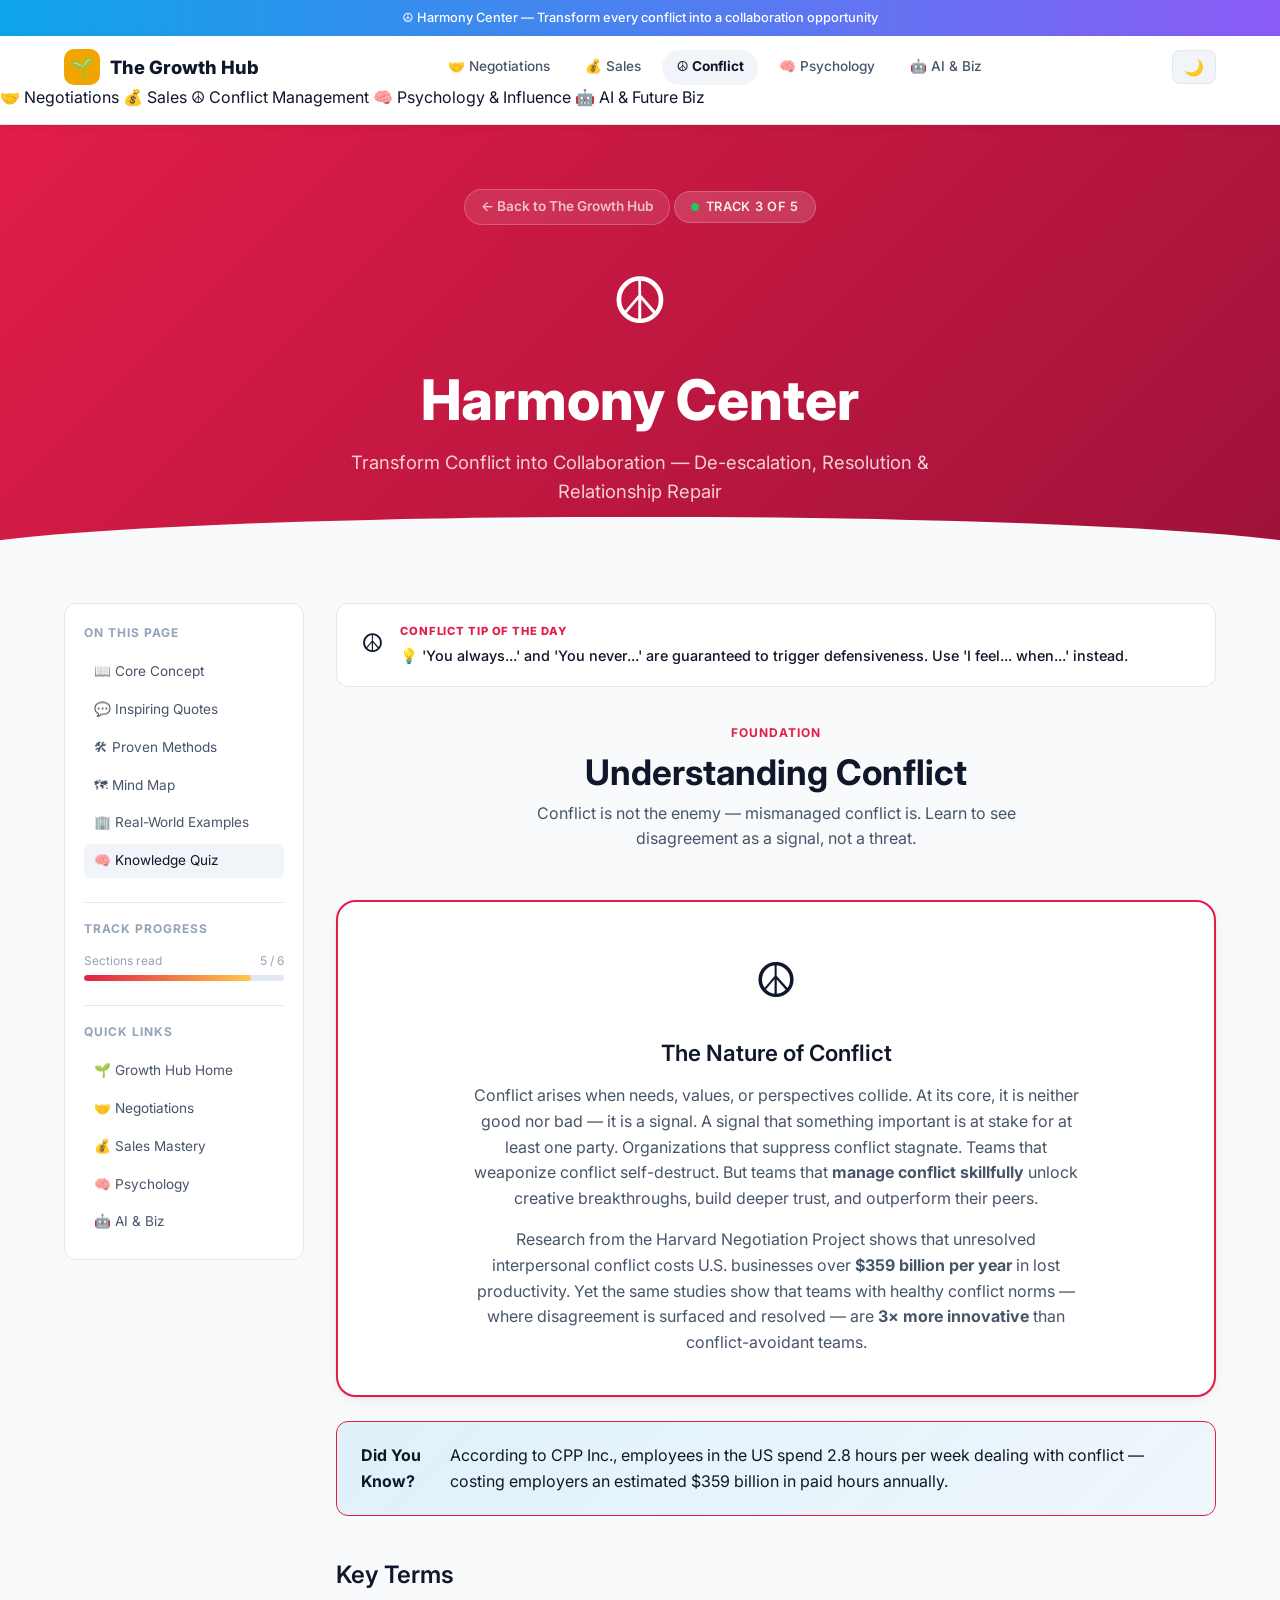
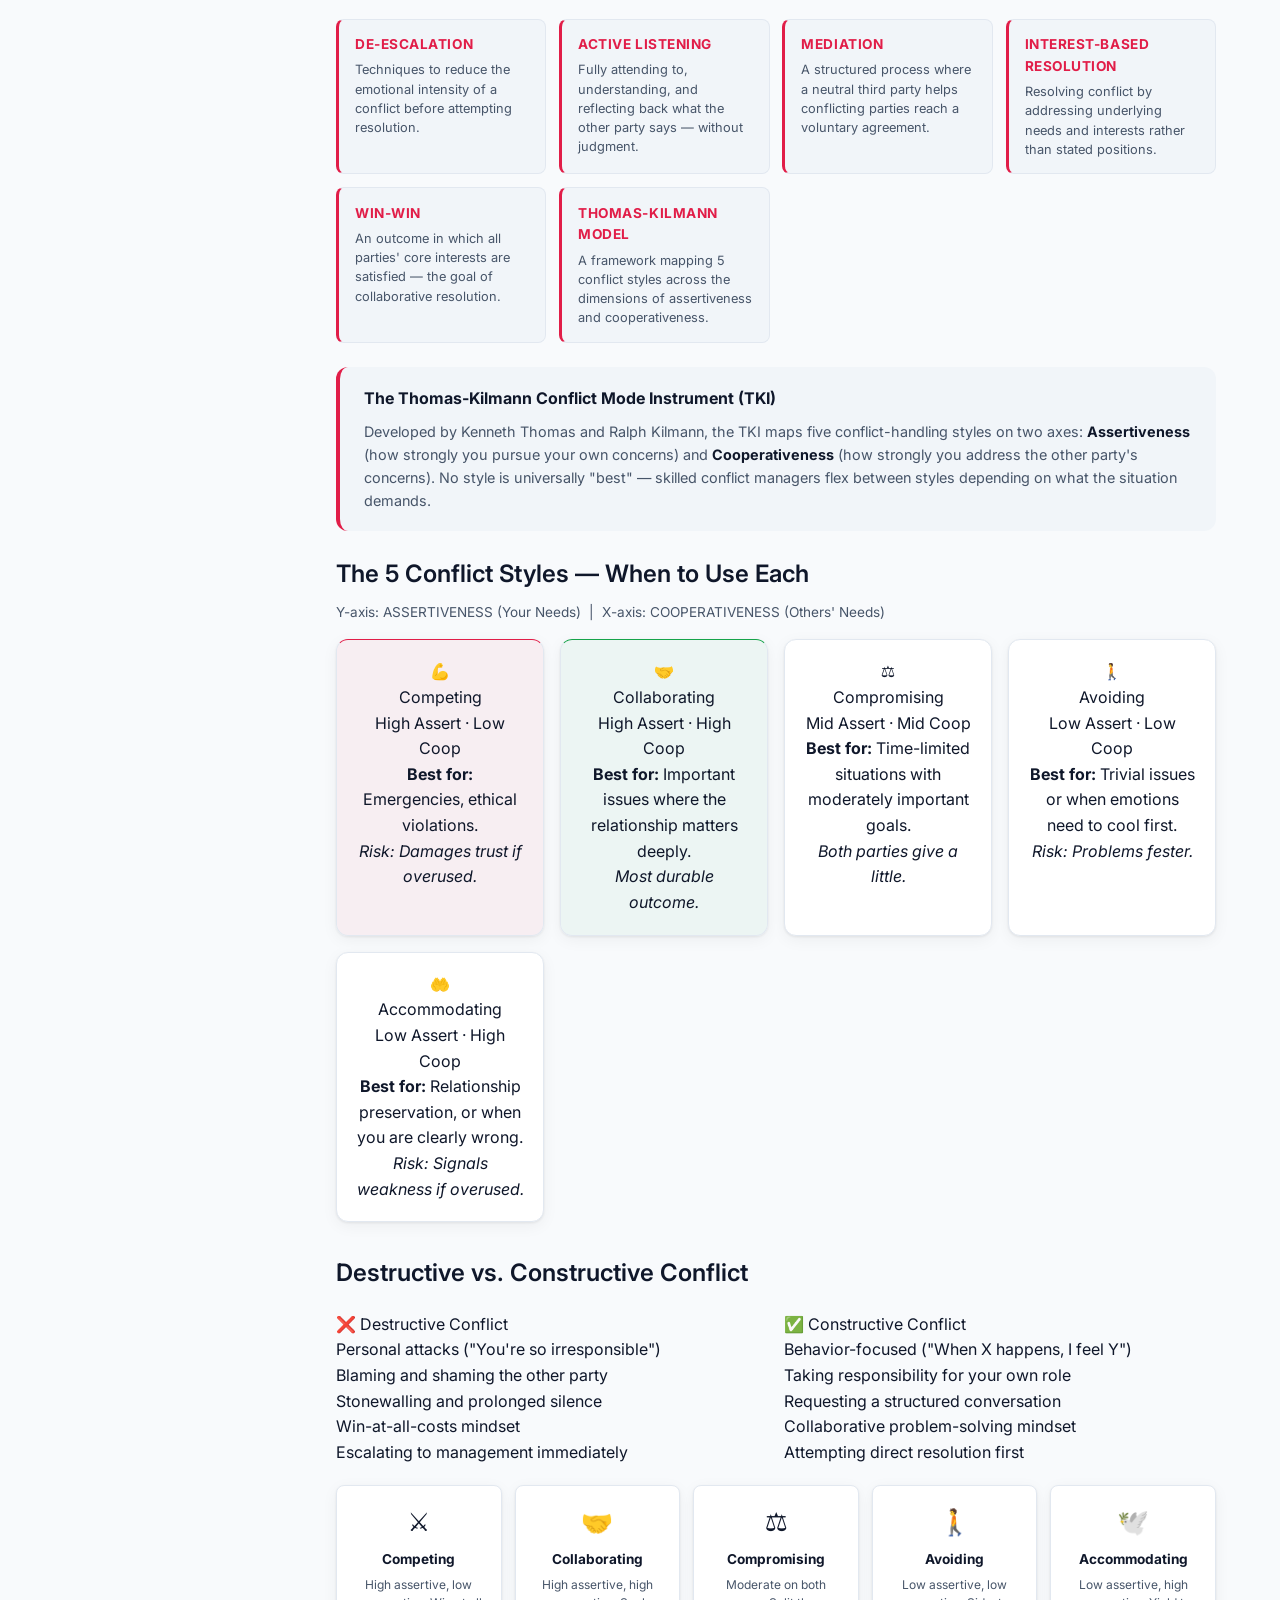
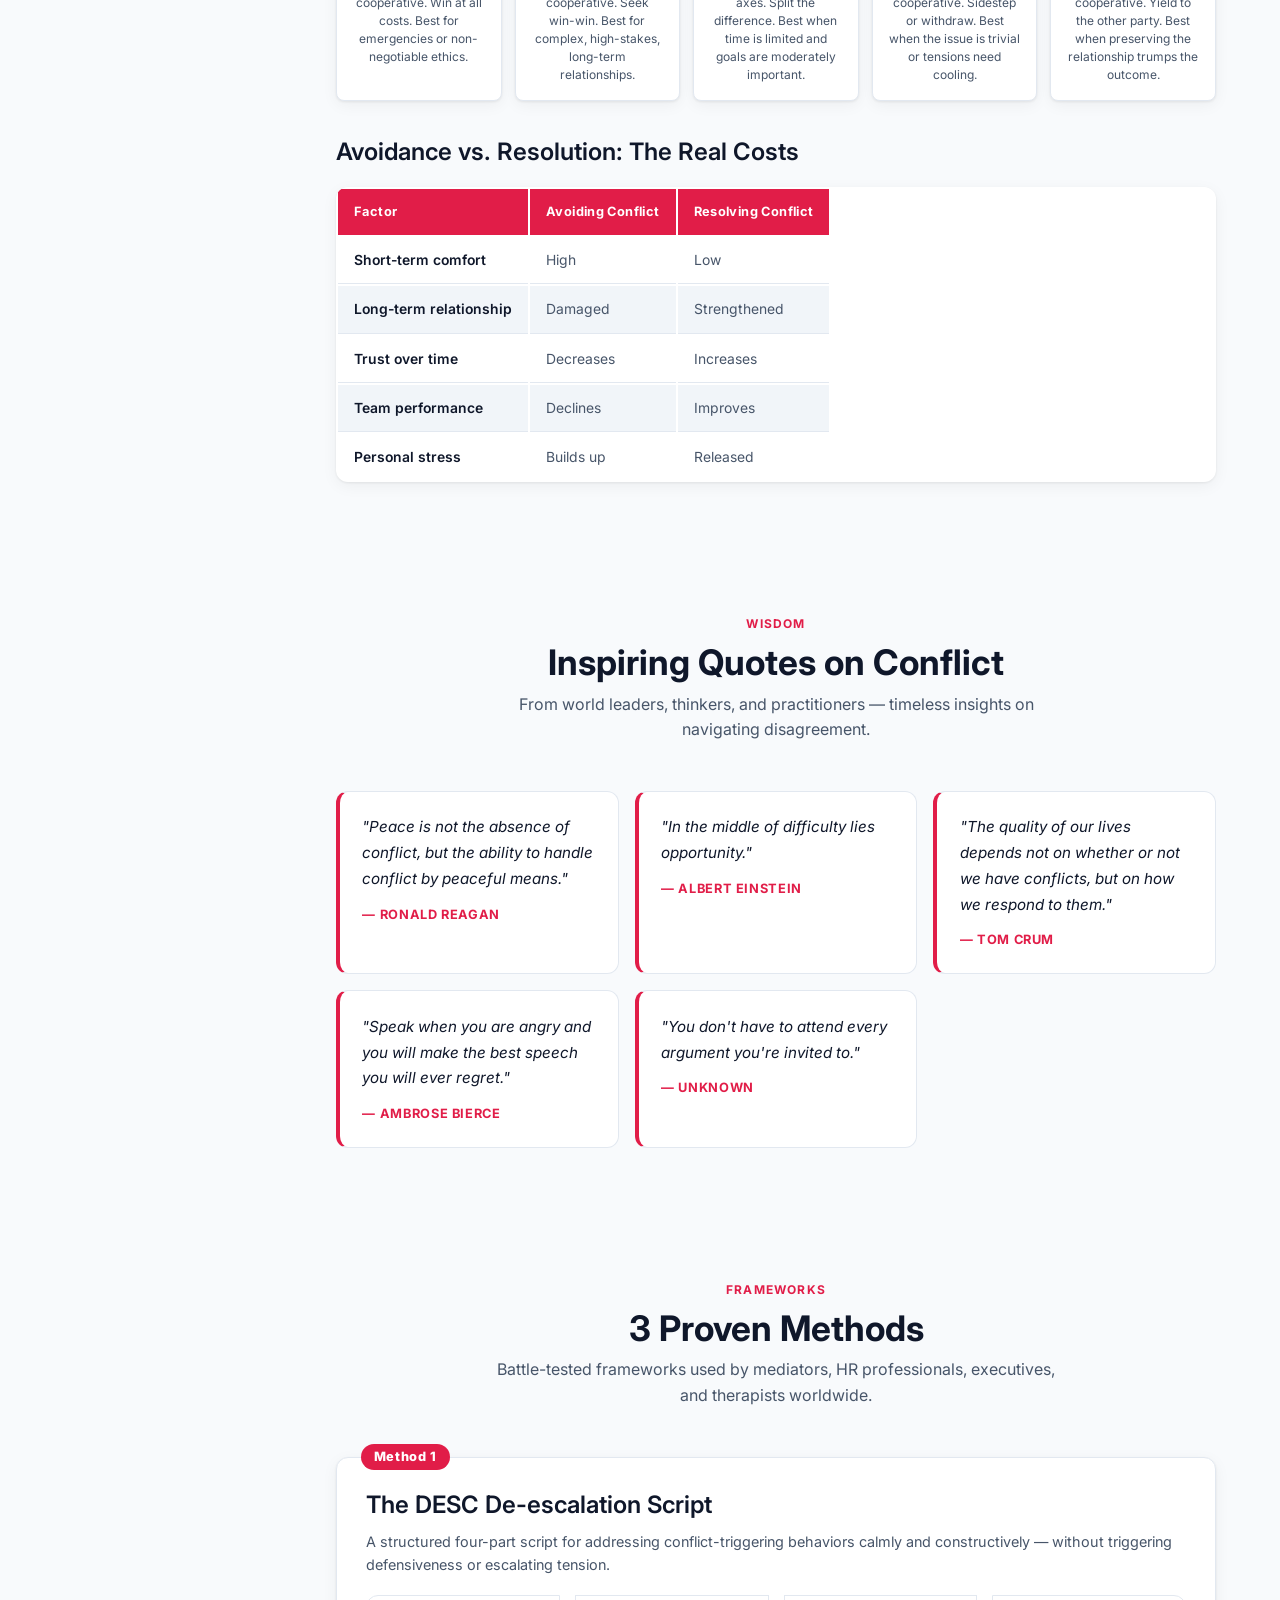
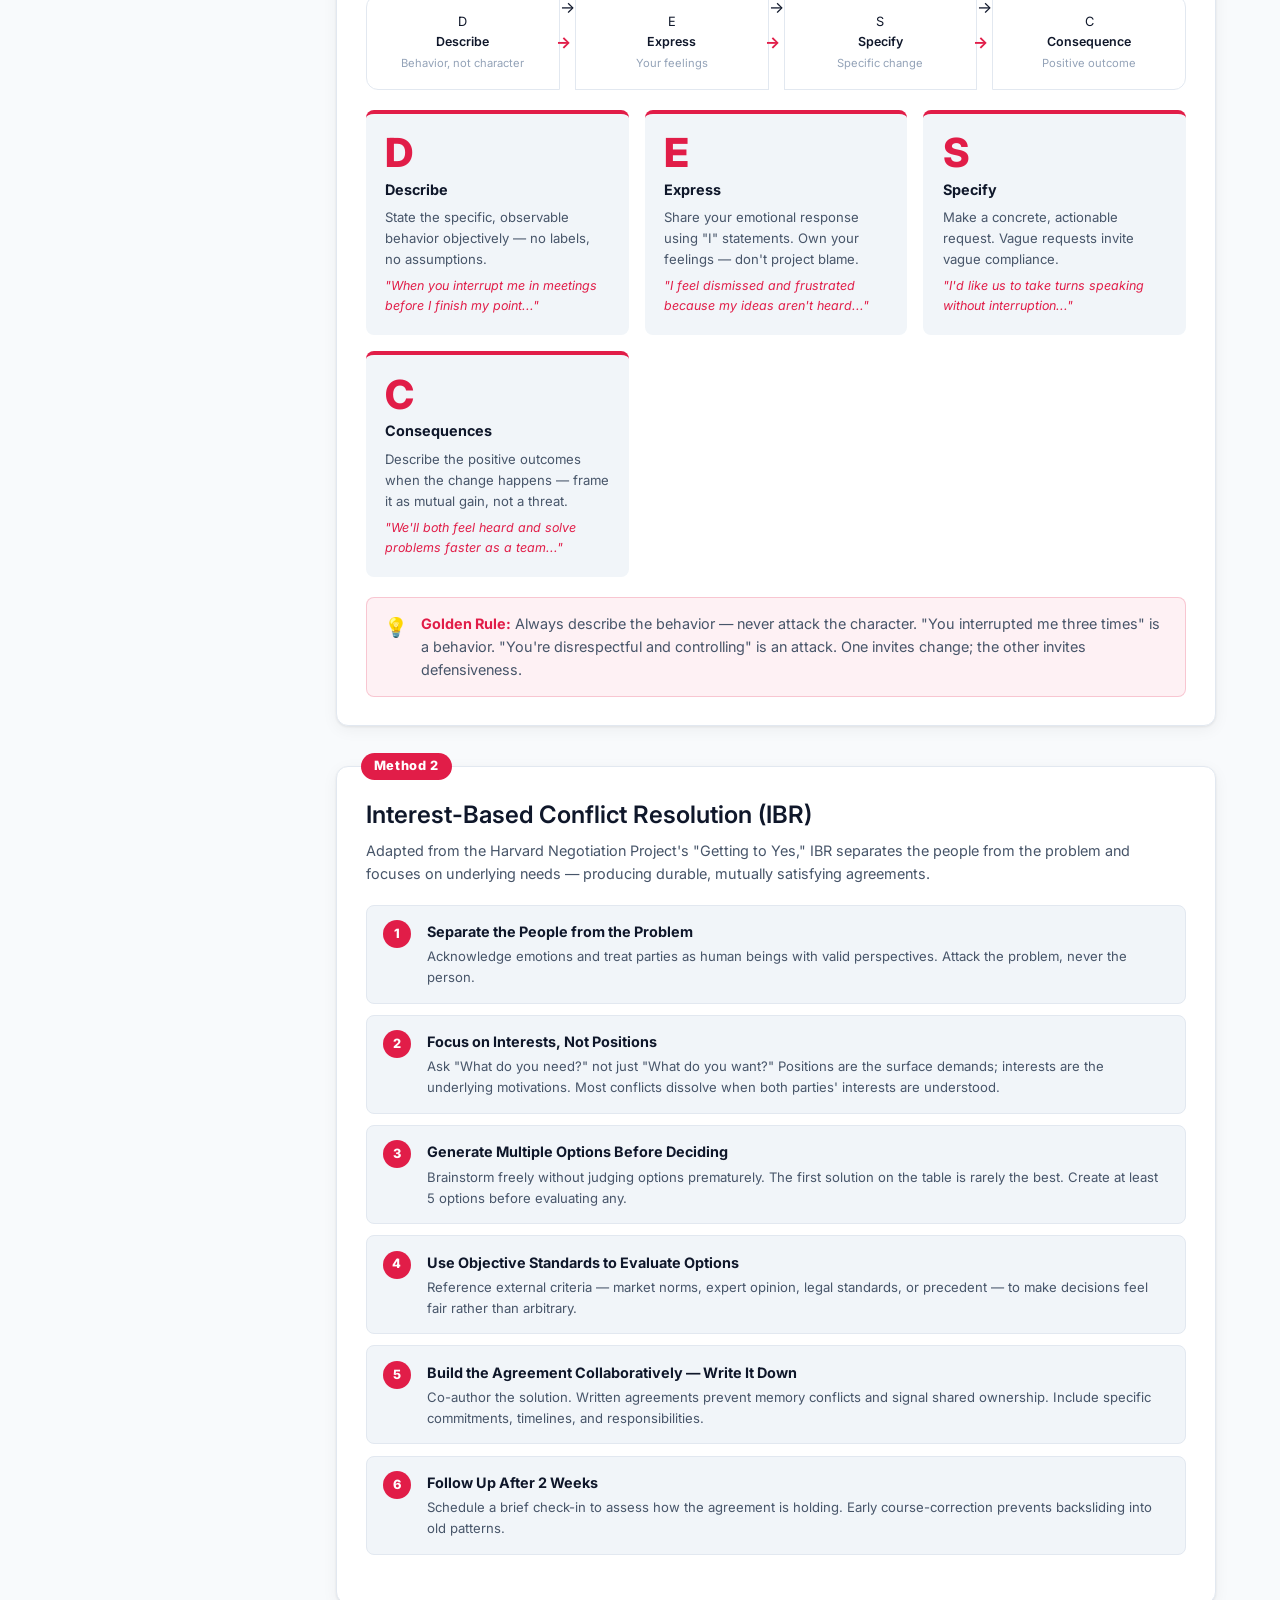
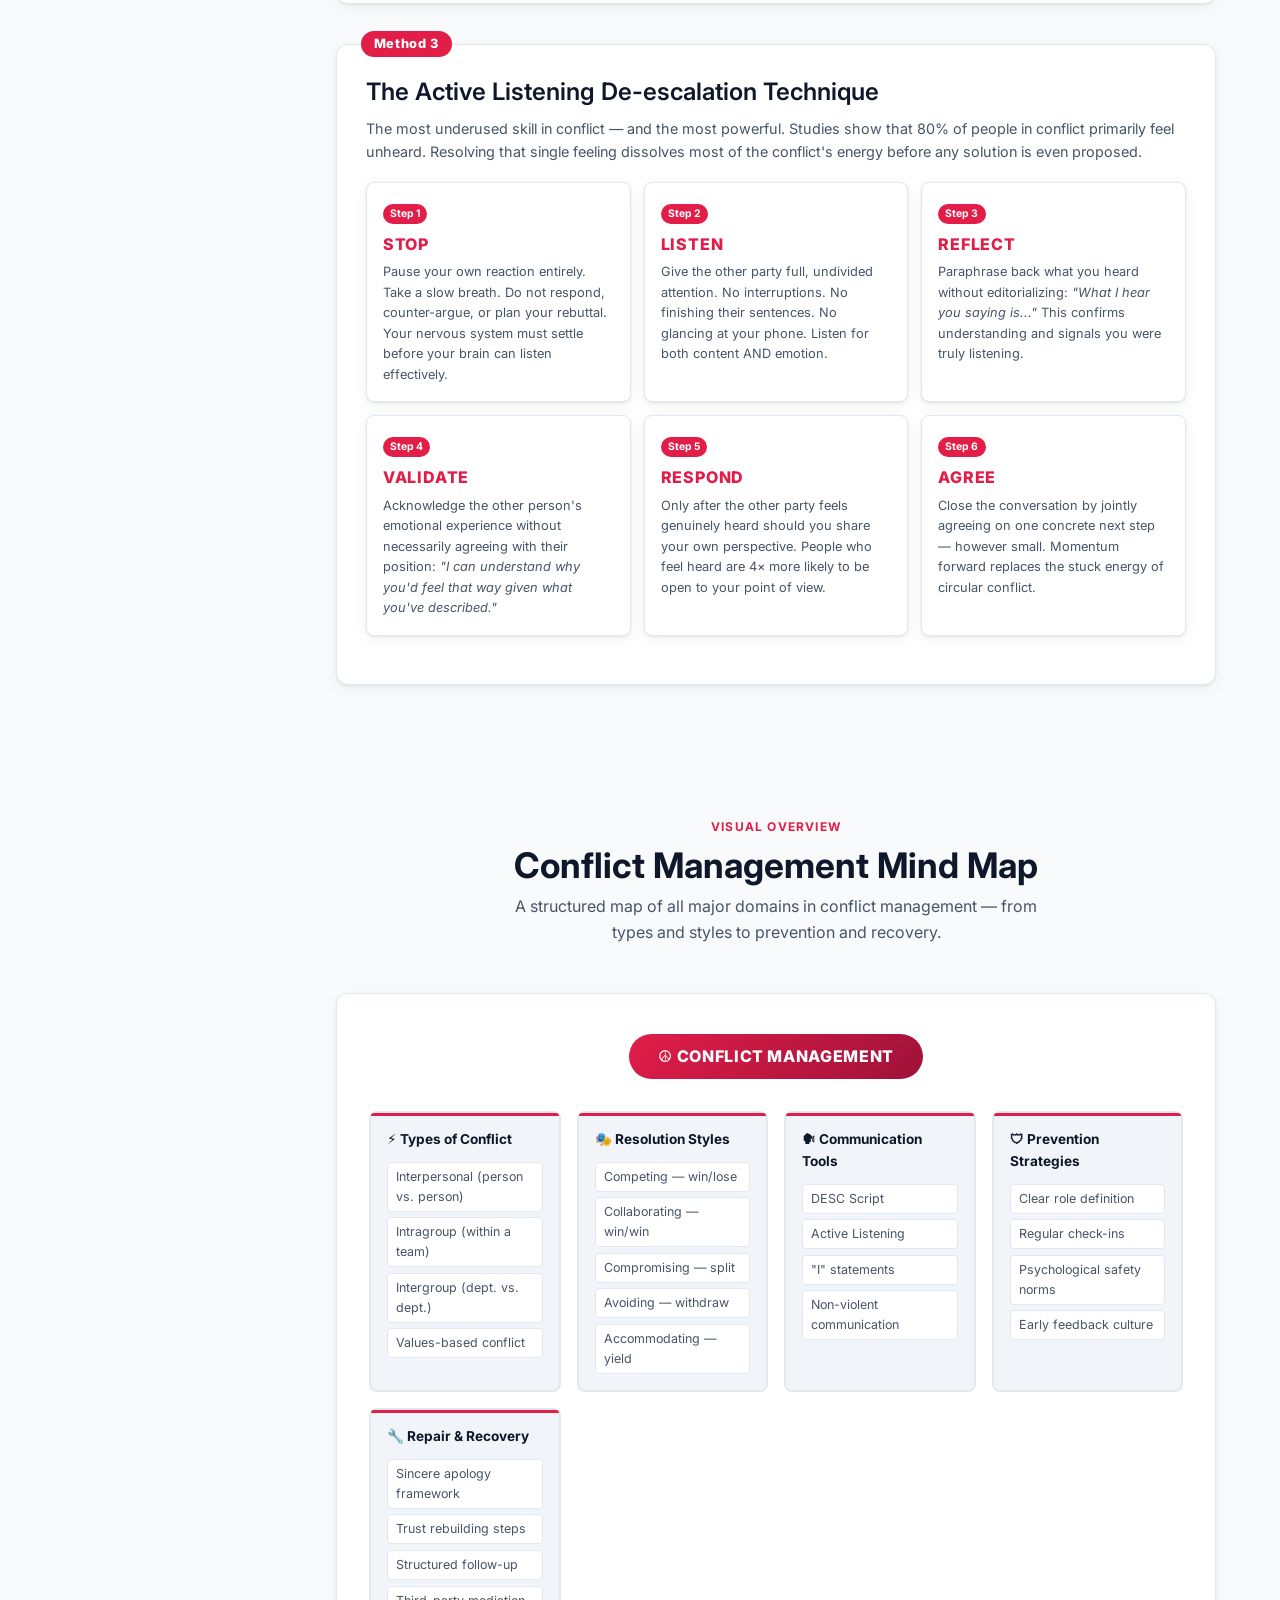
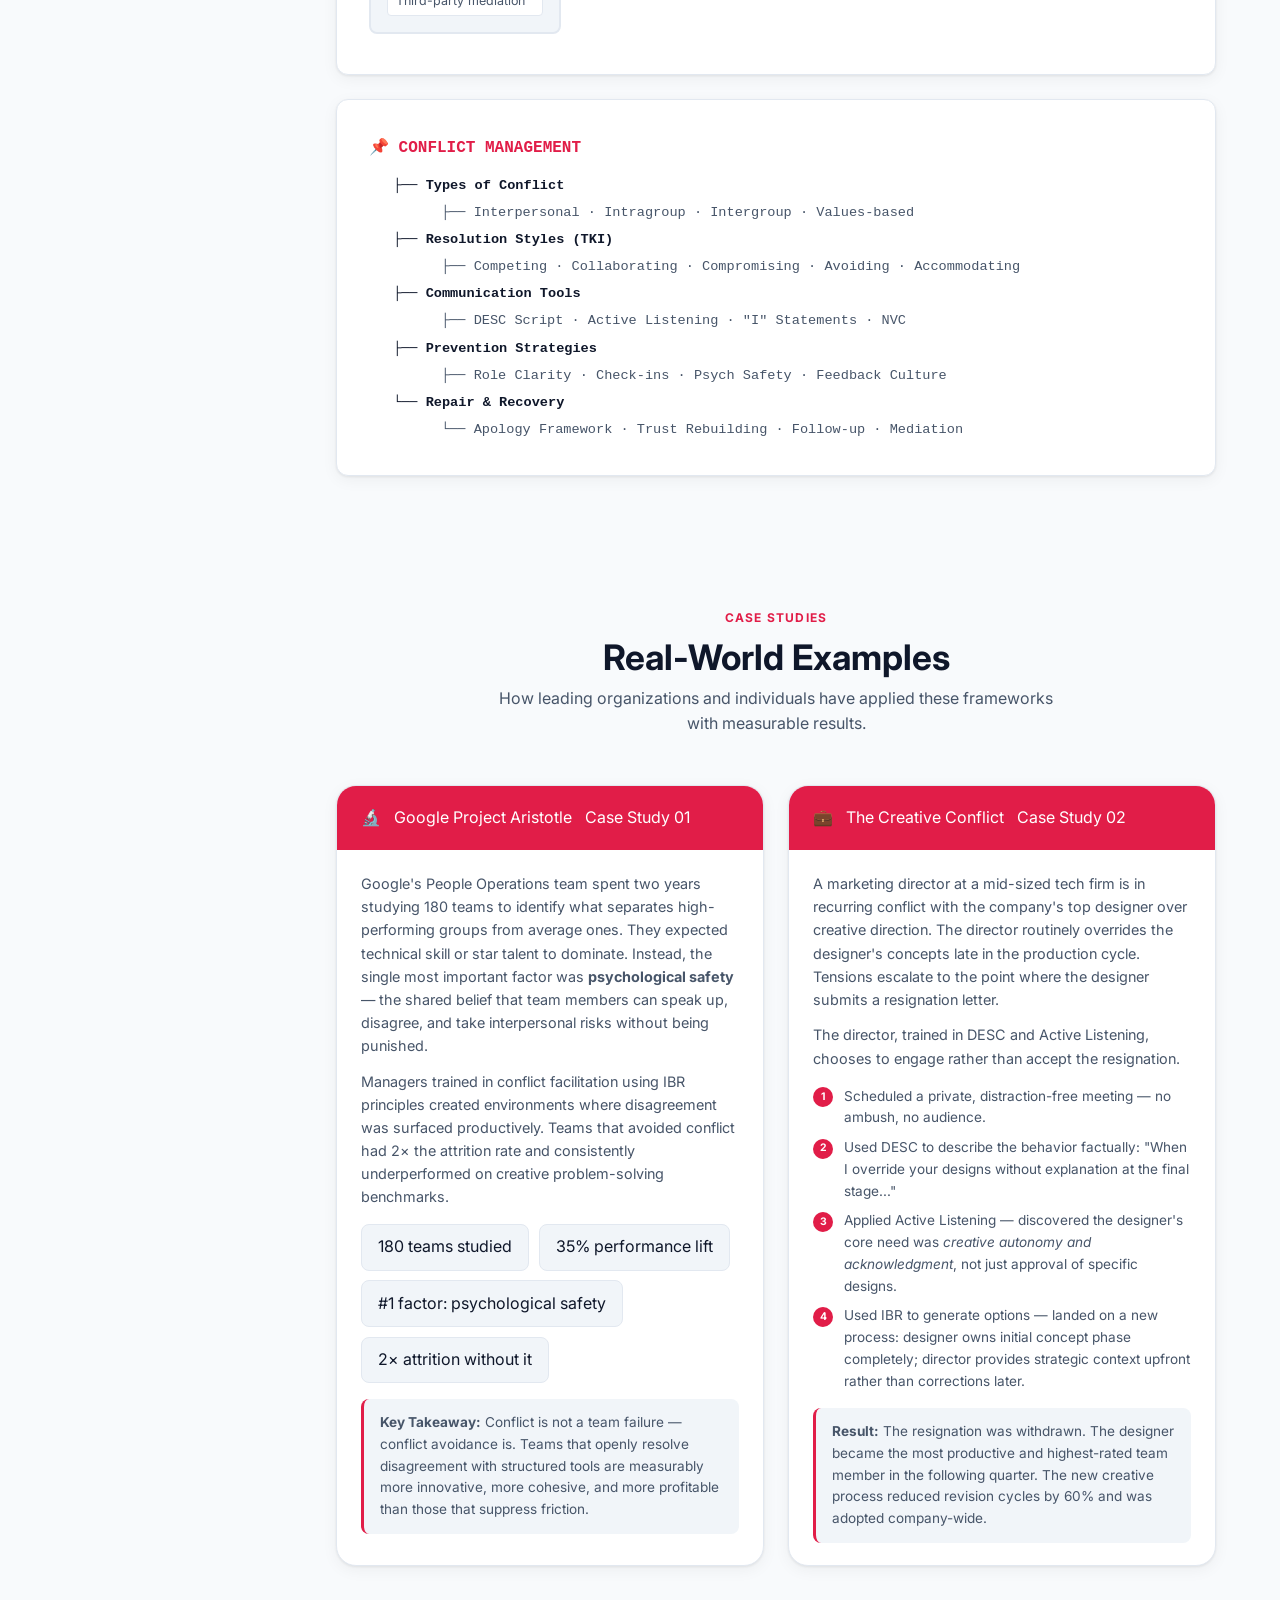
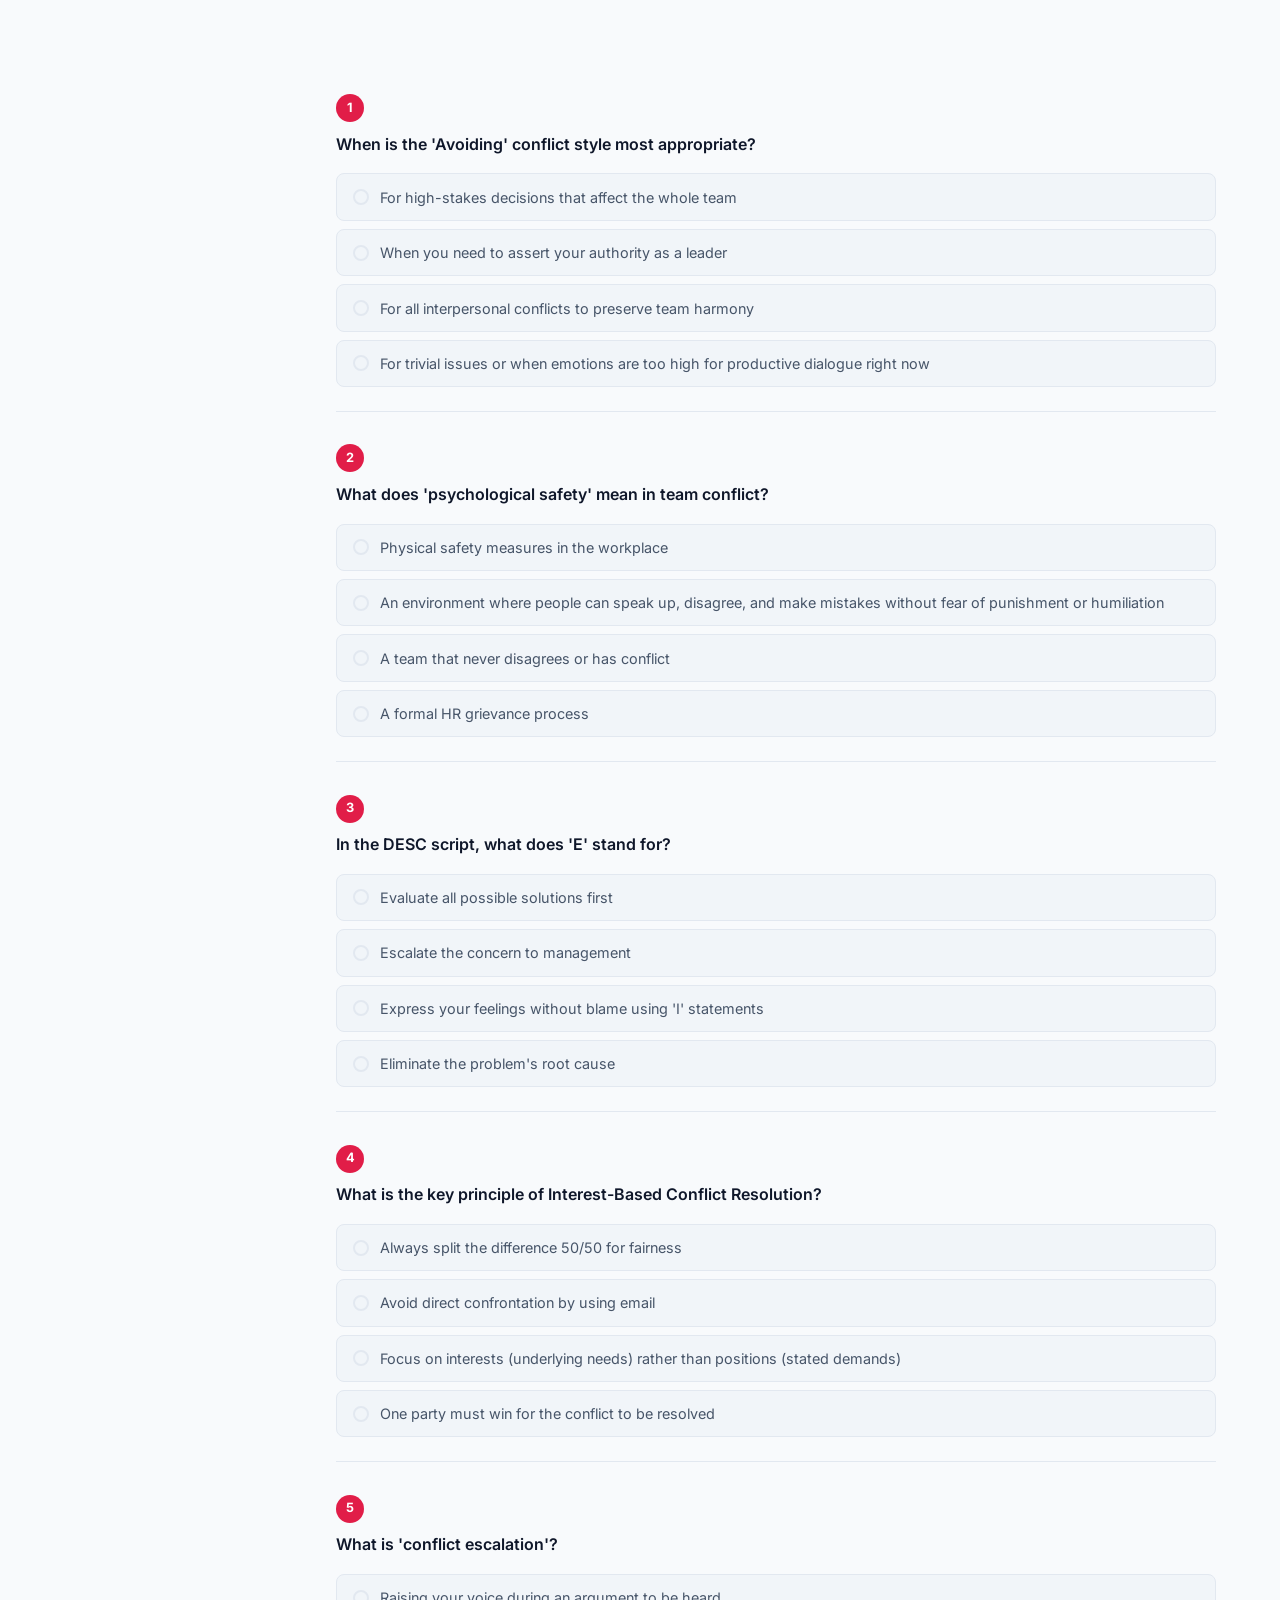
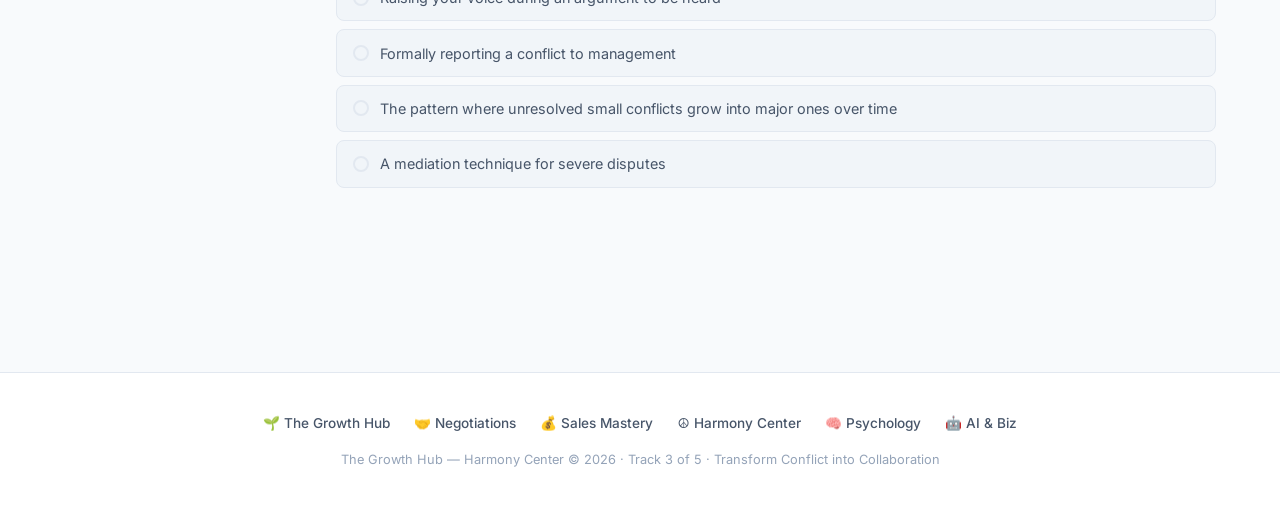
==== commit f72ab479: "v2: Add rotating quiz banks, visual components, scenario cards - 15-question rotating bank per sub-s" ====
--- a/conflict/index.html
+++ b/conflict/index.html
@@ -365,6 +365,39 @@
       display: flex; align-items: center; justify-content: center;
       flex-shrink: 0;
       margin-top: 0.1rem;
+    }
+
+    /* Quiz bank label row */
+    .quiz-bank-label {
+      display: flex;
+      align-items: center;
+      justify-content: space-between;
+      flex-wrap: wrap;
+      gap: 0.6rem;
+      margin-bottom: 1.2rem;
+      padding: 0.7rem 1rem;
+      background: var(--bg-sidebar);
+      border-radius: var(--radius-sm);
+      border: 1px solid var(--border);
+      font-size: 0.82rem;
+      color: var(--text-secondary);
+    }
+
+    .quiz-refresh-btn {
+      background: var(--site-color);
+      color: white;
+      border: none;
+      border-radius: var(--radius-sm);
+      padding: 0.35rem 0.85rem;
+      font-size: 0.78rem;
+      font-weight: 700;
+      cursor: pointer;
+      transition: background 0.2s, transform 0.15s;
+    }
+
+    .quiz-refresh-btn:hover {
+      background: var(--site-dark);
+      transform: scale(1.04);
     }
   </style>
 </head>
@@ -460,6 +493,15 @@
       <!-- Main Content -->
       <main>
 
+        <!-- Tip of the Day -->
+        <div class="tip-rotator">
+          <span class="tip-icon">☮️</span>
+          <div>
+            <div class="tip-label">Conflict Tip of the Day</div>
+            <div class="tip-text" id="tip-text">Loading tip...</div>
+          </div>
+        </div>
+
         <!-- ===================== SECTION 1: CORE CONCEPT ===================== -->
         <section class="section" id="concept" style="padding-top:0;">
           <div class="section-header reveal">
@@ -480,6 +522,11 @@
             </p>
           </div>
 
+          <!-- Did You Know -->
+          <div class="did-you-know reveal" style="margin-top:1.5rem;">
+            <strong>Did You Know?</strong> According to CPP Inc., employees in the US spend 2.8 hours per week dealing with conflict — costing employers an estimated $359 billion in paid hours annually.
+          </div>
+
           <!-- Key Terms -->
           <div class="reveal" style="margin-top:2.5rem;">
             <h3 style="margin-bottom:1rem;">Key Terms</h3>
@@ -519,7 +566,69 @@
             </p>
           </div>
 
-          <!-- TKI 5 Styles -->
+          <!-- Thomas-Kilmann 2x2 Matrix using principle-grid -->
+          <div class="reveal" style="margin-top:1.5rem;">
+            <h3 style="margin-bottom:0.5rem;">The 5 Conflict Styles — When to Use Each</h3>
+            <p style="font-size:0.85rem; color:var(--text-secondary); margin-bottom:1rem;">
+              Y-axis: ASSERTIVENESS (Your Needs) &nbsp;|&nbsp; X-axis: COOPERATIVENESS (Others' Needs)
+            </p>
+            <div class="principle-grid">
+              <div class="principle-card" style="border-top-color:var(--site-color); background:rgba(225,29,72,0.05);">
+                <div class="principle-icon">💪</div>
+                <div class="principle-title">Competing</div>
+                <div class="principle-desc">High Assert · Low Coop<br><strong>Best for:</strong> Emergencies, ethical violations.<br><em>Risk: Damages trust if overused.</em></div>
+              </div>
+              <div class="principle-card" style="border-top-color:#16a34a; background:rgba(22,163,74,0.05);">
+                <div class="principle-icon">🤝</div>
+                <div class="principle-title">Collaborating</div>
+                <div class="principle-desc">High Assert · High Coop<br><strong>Best for:</strong> Important issues where the relationship matters deeply.<br><em>Most durable outcome.</em></div>
+              </div>
+              <div class="principle-card">
+                <div class="principle-icon">⚖️</div>
+                <div class="principle-title">Compromising</div>
+                <div class="principle-desc">Mid Assert · Mid Coop<br><strong>Best for:</strong> Time-limited situations with moderately important goals.<br><em>Both parties give a little.</em></div>
+              </div>
+              <div class="principle-card">
+                <div class="principle-icon">🚶</div>
+                <div class="principle-title">Avoiding</div>
+                <div class="principle-desc">Low Assert · Low Coop<br><strong>Best for:</strong> Trivial issues or when emotions need to cool first.<br><em>Risk: Problems fester.</em></div>
+              </div>
+              <div class="principle-card">
+                <div class="principle-icon">🤲</div>
+                <div class="principle-title">Accommodating</div>
+                <div class="principle-desc">Low Assert · High Coop<br><strong>Best for:</strong> Relationship preservation, or when you are clearly wrong.<br><em>Risk: Signals weakness if overused.</em></div>
+              </div>
+            </div>
+          </div>
+
+          <!-- Before / After: Destructive vs Constructive Conflict -->
+          <div class="reveal" style="margin-top:2rem;">
+            <h3 style="margin-bottom:1rem;">Destructive vs. Constructive Conflict</h3>
+            <div class="before-after">
+              <div class="before-col">
+                <div class="ba-header">❌ Destructive Conflict</div>
+                <ul class="ba-list">
+                  <li>Personal attacks ("You're so irresponsible")</li>
+                  <li>Blaming and shaming the other party</li>
+                  <li>Stonewalling and prolonged silence</li>
+                  <li>Win-at-all-costs mindset</li>
+                  <li>Escalating to management immediately</li>
+                </ul>
+              </div>
+              <div class="after-col">
+                <div class="ba-header">✅ Constructive Conflict</div>
+                <ul class="ba-list">
+                  <li>Behavior-focused ("When X happens, I feel Y")</li>
+                  <li>Taking responsibility for your own role</li>
+                  <li>Requesting a structured conversation</li>
+                  <li>Collaborative problem-solving mindset</li>
+                  <li>Attempting direct resolution first</li>
+                </ul>
+              </div>
+            </div>
+          </div>
+
+          <!-- TKI 5 Styles (legacy visual cards) -->
           <div class="tki-grid reveal">
             <div class="tki-style">
               <span class="tki-icon">⚔️</span>
@@ -547,6 +656,50 @@
               <p class="tki-desc">Low assertive, high cooperative. Yield to the other party. Best when preserving the relationship trumps the outcome.</p>
             </div>
           </div>
+
+          <!-- Avoidance vs Resolution Compare Table -->
+          <div class="reveal" style="margin-top:2rem;">
+            <h3 style="margin-bottom:1rem;">Avoidance vs. Resolution: The Real Costs</h3>
+            <div class="compare-table">
+              <table>
+                <thead>
+                  <tr>
+                    <th>Factor</th>
+                    <th>Avoiding Conflict</th>
+                    <th>Resolving Conflict</th>
+                  </tr>
+                </thead>
+                <tbody>
+                  <tr>
+                    <td>Short-term comfort</td>
+                    <td class="ct-positive">High</td>
+                    <td class="ct-negative">Low</td>
+                  </tr>
+                  <tr>
+                    <td>Long-term relationship</td>
+                    <td class="ct-negative">Damaged</td>
+                    <td class="ct-positive">Strengthened</td>
+                  </tr>
+                  <tr>
+                    <td>Trust over time</td>
+                    <td class="ct-negative">Decreases</td>
+                    <td class="ct-positive">Increases</td>
+                  </tr>
+                  <tr>
+                    <td>Team performance</td>
+                    <td class="ct-negative">Declines</td>
+                    <td class="ct-positive">Improves</td>
+                  </tr>
+                  <tr>
+                    <td>Personal stress</td>
+                    <td class="ct-negative">Builds up</td>
+                    <td class="ct-positive">Released</td>
+                  </tr>
+                </tbody>
+              </table>
+            </div>
+          </div>
+
         </section>
 
         <!-- ===================== SECTION 2: QUOTES ===================== -->
@@ -596,6 +749,33 @@
               <div class="method-number">Method 1</div>
               <h3 style="margin-bottom:0.3rem;">The DESC De-escalation Script</h3>
               <p style="margin-bottom:1rem;">A structured four-part script for addressing conflict-triggering behaviors calmly and constructively — without triggering defensiveness or escalating tension.</p>
+
+              <!-- Flow Steps Visual -->
+              <div class="flow-steps" style="margin-bottom:1.2rem;">
+                <div class="flow-step">
+                  <div class="fs-icon">D</div>
+                  <div class="fs-label">Describe</div>
+                  <div class="fs-sub">Behavior, not character</div>
+                </div>
+                <div class="flow-arrow">→</div>
+                <div class="flow-step">
+                  <div class="fs-icon">E</div>
+                  <div class="fs-label">Express</div>
+                  <div class="fs-sub">Your feelings</div>
+                </div>
+                <div class="flow-arrow">→</div>
+                <div class="flow-step">
+                  <div class="fs-icon">S</div>
+                  <div class="fs-label">Specify</div>
+                  <div class="fs-sub">Specific change</div>
+                </div>
+                <div class="flow-arrow">→</div>
+                <div class="flow-step">
+                  <div class="fs-icon">C</div>
+                  <div class="fs-label">Consequence</div>
+                  <div class="fs-sub">Positive outcome</div>
+                </div>
+              </div>
 
               <div class="desc-grid">
                 <div class="desc-block">
@@ -822,70 +1002,68 @@
           <div class="grid-2">
 
             <!-- Example 1: Google Aristotle -->
-            <div class="example-card reveal">
-              <div class="example-label">Case Study 01</div>
-              <h4>Google's Project Aristotle — Conflict &amp; Psychological Safety</h4>
-              <p>
-                Google's People Operations team spent two years studying 180 teams to identify what separates high-performing groups from average ones. They expected technical skill or star talent to dominate. Instead, the single most important factor was <strong>psychological safety</strong> — the shared belief that team members can speak up, disagree, and take interpersonal risks without being punished.
-              </p>
-              <p>
-                Managers trained in conflict facilitation using IBR principles created environments where disagreement was surfaced productively. Teams that avoided conflict had 2× the attrition rate and consistently underperformed on creative problem-solving benchmarks.
-              </p>
-
-              <div class="example-stats">
-                <div class="example-stat">
-                  <span class="es-num">180</span>
-                  <div class="es-label">Teams Studied</div>
-                </div>
-                <div class="example-stat">
-                  <span class="es-num">#1</span>
-                  <div class="es-label">Psych Safety</div>
-                </div>
-                <div class="example-stat">
-                  <span class="es-num">35%</span>
-                  <div class="es-label">Performance Lift</div>
-                </div>
-                <div class="example-stat">
-                  <span class="es-num">2×</span>
-                  <div class="es-label">Attrition (unresolved)</div>
-                </div>
-              </div>
-
-              <div class="outcome-box">
-                <strong>Key Takeaway:</strong> Conflict is not a team failure — conflict avoidance is. Teams that openly resolve disagreement with structured tools are measurably more innovative, more cohesive, and more profitable than those that suppress friction.
+            <div class="scenario-card reveal">
+              <div class="scenario-header">
+                <span class="scenario-icon">🔬</span>
+                <span class="scenario-title">Google Project Aristotle</span>
+                <span class="scenario-tag">Case Study 01</span>
+              </div>
+              <div class="scenario-body">
+                <p>
+                  Google's People Operations team spent two years studying 180 teams to identify what separates high-performing groups from average ones. They expected technical skill or star talent to dominate. Instead, the single most important factor was <strong>psychological safety</strong> — the shared belief that team members can speak up, disagree, and take interpersonal risks without being punished.
+                </p>
+                <p>
+                  Managers trained in conflict facilitation using IBR principles created environments where disagreement was surfaced productively. Teams that avoided conflict had 2× the attrition rate and consistently underperformed on creative problem-solving benchmarks.
+                </p>
+
+                <div class="stat-chips">
+                  <span class="stat-chip">180 teams studied</span>
+                  <span class="stat-chip">35% performance lift</span>
+                  <span class="stat-chip">#1 factor: psychological safety</span>
+                  <span class="stat-chip">2× attrition without it</span>
+                </div>
+
+                <div class="outcome-box">
+                  <strong>Key Takeaway:</strong> Conflict is not a team failure — conflict avoidance is. Teams that openly resolve disagreement with structured tools are measurably more innovative, more cohesive, and more profitable than those that suppress friction.
+                </div>
               </div>
             </div>
 
             <!-- Example 2: Manager & Designer -->
-            <div class="example-card reveal">
-              <div class="example-label">Case Study 02</div>
-              <h4>Workplace Conflict — The Marketing Director &amp; the Star Designer</h4>
-              <p>
-                A marketing director at a mid-sized tech firm is in recurring conflict with the company's top designer over creative direction. The director routinely overrides the designer's concepts late in the production cycle. Tensions escalate to the point where the designer submits a resignation letter.
-              </p>
-              <p>The director, trained in DESC and Active Listening, chooses to engage rather than accept the resignation.</p>
-
-              <div class="process-steps">
-                <div class="process-step">
-                  <span class="ps-num">1</span>
-                  <span>Scheduled a private, distraction-free meeting — no ambush, no audience.</span>
-                </div>
-                <div class="process-step">
-                  <span class="ps-num">2</span>
-                  <span>Used DESC to describe the behavior factually: "When I override your designs without explanation at the final stage..."</span>
-                </div>
-                <div class="process-step">
-                  <span class="ps-num">3</span>
-                  <span>Applied Active Listening — discovered the designer's core need was <em>creative autonomy and acknowledgment</em>, not just approval of specific designs.</span>
-                </div>
-                <div class="process-step">
-                  <span class="ps-num">4</span>
-                  <span>Used IBR to generate options — landed on a new process: designer owns initial concept phase completely; director provides strategic context upfront rather than corrections later.</span>
-                </div>
-              </div>
-
-              <div class="outcome-box">
-                <strong>Result:</strong> The resignation was withdrawn. The designer became the most productive and highest-rated team member in the following quarter. The new creative process reduced revision cycles by 60% and was adopted company-wide.
+            <div class="scenario-card reveal">
+              <div class="scenario-header">
+                <span class="scenario-icon">💼</span>
+                <span class="scenario-title">The Creative Conflict</span>
+                <span class="scenario-tag">Case Study 02</span>
+              </div>
+              <div class="scenario-body">
+                <p>
+                  A marketing director at a mid-sized tech firm is in recurring conflict with the company's top designer over creative direction. The director routinely overrides the designer's concepts late in the production cycle. Tensions escalate to the point where the designer submits a resignation letter.
+                </p>
+                <p>The director, trained in DESC and Active Listening, chooses to engage rather than accept the resignation.</p>
+
+                <div class="process-steps">
+                  <div class="process-step">
+                    <span class="ps-num">1</span>
+                    <span>Scheduled a private, distraction-free meeting — no ambush, no audience.</span>
+                  </div>
+                  <div class="process-step">
+                    <span class="ps-num">2</span>
+                    <span>Used DESC to describe the behavior factually: "When I override your designs without explanation at the final stage..."</span>
+                  </div>
+                  <div class="process-step">
+                    <span class="ps-num">3</span>
+                    <span>Applied Active Listening — discovered the designer's core need was <em>creative autonomy and acknowledgment</em>, not just approval of specific designs.</span>
+                  </div>
+                  <div class="process-step">
+                    <span class="ps-num">4</span>
+                    <span>Used IBR to generate options — landed on a new process: designer owns initial concept phase completely; director provides strategic context upfront rather than corrections later.</span>
+                  </div>
+                </div>
+
+                <div class="outcome-box scenario-outcome">
+                  <strong>Result:</strong> The resignation was withdrawn. The designer became the most productive and highest-rated team member in the following quarter. The new creative process reduced revision cycles by 60% and was adopted company-wide.
+                </div>
               </div>
             </div>
 
@@ -897,157 +1075,23 @@
           <div class="section-header reveal">
             <span class="section-label">Test Your Knowledge</span>
             <h2>Knowledge Quiz</h2>
-            <p>5 questions covering the core frameworks. Select an answer, then submit to see your score and explanations.</p>
+            <p>5 questions drawn from a rotating bank of 15. Select an answer, then submit to see your score and explanations.</p>
           </div>
 
           <div class="quiz-container reveal">
 
-            <!-- Q1 -->
-            <div class="quiz-question" id="q1">
-              <div class="q-number">1</div>
-              <div class="q-text">What is the Thomas-Kilmann Conflict Mode Instrument (TKI) used for?</div>
-              <div class="q-options">
-                <label class="q-option" data-correct="false">
-                  <input type="radio" name="q1" />
-                  <span class="q-option-dot"></span> Measuring employee satisfaction scores
-                </label>
-                <label class="q-option" data-correct="true">
-                  <input type="radio" name="q1" />
-                  <span class="q-option-dot"></span> Identifying and understanding conflict resolution styles
-                </label>
-                <label class="q-option" data-correct="false">
-                  <input type="radio" name="q1" />
-                  <span class="q-option-dot"></span> Planning and structuring team meetings
-                </label>
-                <label class="q-option" data-correct="false">
-                  <input type="radio" name="q1" />
-                  <span class="q-option-dot"></span> Developing sales strategy and territory planning
-                </label>
-              </div>
-              <div class="q-answer">
-                The TKI model maps 5 conflict styles on two axes: <strong>assertiveness</strong> (pursuing your own concerns) and <strong>cooperativeness</strong> (addressing others' concerns). The five styles are Competing, Collaborating, Compromising, Avoiding, and Accommodating. Understanding your default style is the first step to flexing into the most appropriate style for each situation.
-              </div>
-            </div>
-
-            <!-- Q2 -->
-            <div class="quiz-question" id="q2">
-              <div class="q-number">2</div>
-              <div class="q-text">In the DESC de-escalation script, what does the letter "E" stand for?</div>
-              <div class="q-options">
-                <label class="q-option" data-correct="false">
-                  <input type="radio" name="q2" />
-                  <span class="q-option-dot"></span> Escalate the concern to management
-                </label>
-                <label class="q-option" data-correct="false">
-                  <input type="radio" name="q2" />
-                  <span class="q-option-dot"></span> Evaluate all available evidence
-                </label>
-                <label class="q-option" data-correct="true">
-                  <input type="radio" name="q2" />
-                  <span class="q-option-dot"></span> Express your feelings using "I" statements
-                </label>
-                <label class="q-option" data-correct="false">
-                  <input type="radio" name="q2" />
-                  <span class="q-option-dot"></span> Eliminate the source of the issue entirely
-                </label>
-              </div>
-              <div class="q-answer">
-                "Express" means communicating your emotional response to the specific behavior using <strong>"I" statements</strong> rather than "you" accusations. For example: "I feel frustrated and unheard..." instead of "You always dismiss my ideas." This keeps the conversation constructive by making the speaker responsible for their own emotional experience — rather than blaming the other party.
-              </div>
-            </div>
-
-            <!-- Q3 -->
-            <div class="quiz-question" id="q3">
-              <div class="q-number">3</div>
-              <div class="q-text">What is the foundational principle of Interest-Based Conflict Resolution (IBR)?</div>
-              <div class="q-options">
-                <label class="q-option" data-correct="false">
-                  <input type="radio" name="q3" />
-                  <span class="q-option-dot"></span> One party must win and the other must lose
-                </label>
-                <label class="q-option" data-correct="true">
-                  <input type="radio" name="q3" />
-                  <span class="q-option-dot"></span> Focus on underlying interests, not surface-level positions
-                </label>
-                <label class="q-option" data-correct="false">
-                  <input type="radio" name="q3" />
-                  <span class="q-option-dot"></span> Avoid the conflict until emotions cool completely
-                </label>
-                <label class="q-option" data-correct="false">
-                  <input type="radio" name="q3" />
-                  <span class="q-option-dot"></span> Always compromise exactly 50/50 on every issue
-                </label>
-              </div>
-              <div class="q-answer">
-                <strong>Positions</strong> are what people say they want (e.g., "I want the corner office"). <strong>Interests</strong> are why they want it (e.g., "I need privacy to focus and a status signal for client meetings"). When you address interests rather than argue about positions, you open up a vast solution space — often revealing multiple ways to satisfy both parties that no one considered before.
-              </div>
-            </div>
-
-            <!-- Q4 -->
-            <div class="quiz-question" id="q4">
-              <div class="q-number">4</div>
-              <div class="q-text">Which TKI conflict style is MOST appropriate for a high-stakes, relationship-critical situation where a durable win-win outcome is essential?</div>
-              <div class="q-options">
-                <label class="q-option" data-correct="false">
-                  <input type="radio" name="q4" />
-                  <span class="q-option-dot"></span> Competing — assert your position firmly
-                </label>
-                <label class="q-option" data-correct="false">
-                  <input type="radio" name="q4" />
-                  <span class="q-option-dot"></span> Avoiding — step back and let time pass
-                </label>
-                <label class="q-option" data-correct="false">
-                  <input type="radio" name="q4" />
-                  <span class="q-option-dot"></span> Accommodating — give the other party what they want
-                </label>
-                <label class="q-option" data-correct="true">
-                  <input type="radio" name="q4" />
-                  <span class="q-option-dot"></span> Collaborating — seek a mutually beneficial solution
-                </label>
-              </div>
-              <div class="q-answer">
-                <strong>Collaborating</strong> is the only TKI style that is both highly assertive AND highly cooperative — making it the only style that genuinely seeks a win-win outcome. It requires the most time and emotional investment, but it produces the most durable agreements and actively strengthens the relationship rather than merely preserving it. Competing produces a winner and a loser; Avoiding delays the conflict; Accommodating sacrifices your interests; only Collaborating honors both parties' needs.
-              </div>
-            </div>
-
-            <!-- Q5 -->
-            <div class="quiz-question" id="q5">
-              <div class="q-number">5</div>
-              <div class="q-text">Which of the following best describes "active listening" in conflict resolution?</div>
-              <div class="q-options">
-                <label class="q-option" data-correct="false">
-                  <input type="radio" name="q5" />
-                  <span class="q-option-dot"></span> Talking more than the other person to make your case
-                </label>
-                <label class="q-option" data-correct="false">
-                  <input type="radio" name="q5" />
-                  <span class="q-option-dot"></span> Mentally preparing your rebuttal while they speak
-                </label>
-                <label class="q-option" data-correct="true">
-                  <input type="radio" name="q5" />
-                  <span class="q-option-dot"></span> Fully attending to understand the speaker, then reflecting back what was said
-                </label>
-                <label class="q-option" data-correct="false">
-                  <input type="radio" name="q5" />
-                  <span class="q-option-dot"></span> Agreeing with everything the other person says to reduce tension
-                </label>
-              </div>
-              <div class="q-answer">
-                Active listening means giving your full, undivided attention to the speaker — withholding judgment, <strong>not</strong> formulating your response while they speak, and then reflecting back both the content and feelings you heard before responding. It's a discipline that validates the other person's experience, de-escalates emotional tension, and creates the trust necessary for real problem-solving. People who feel genuinely heard are dramatically more open to hearing your perspective in return.
-              </div>
-            </div>
-
-            <!-- Quiz Actions -->
+            <div class="quiz-bank-label">
+              <span id="quiz-bank-label">Showing 5 of 15 questions — reshuffles every visit</span>
+              <button class="quiz-refresh-btn" id="quiz-reset">🔀 New Questions</button>
+            </div>
+
+            <div id="quiz"></div>
+
             <div class="quiz-actions">
-              <button class="btn btn-primary" id="quiz-submit">✓ Submit Answers</button>
-              <button class="btn btn-secondary" id="quiz-reset">↺ Reset Quiz</button>
-            </div>
-
-            <div class="quiz-score" id="quiz-score">
-              <span class="score-emoji" id="score-emoji">🎉</span>
-              <span id="score-text">You scored 5/5!</span>
-              <p id="score-message" style="font-size:0.88rem; font-weight:400; margin-top:0.5rem; color:var(--text-secondary);"></p>
-            </div>
+              <button class="btn btn-primary" id="quiz-submit">Submit Answers</button>
+            </div>
+
+            <div class="quiz-score" id="quiz-score"></div>
 
           </div>
         </section>
@@ -1073,15 +1117,228 @@
 
   <script src="../js/main.js"></script>
   <script>
-    // ─── Quiz Logic ───────────────────────────────────────────────
-    const submitBtn = document.getElementById('quiz-submit');
-    const resetBtn  = document.getElementById('quiz-reset');
-    const scoreDiv  = document.getElementById('quiz-score');
-    const scoreEmoji = document.getElementById('score-emoji');
-    const scoreText  = document.getElementById('score-text');
-    const scoreMsg   = document.getElementById('score-message');
-
-    document.querySelectorAll('.q-option').forEach(opt => {
+  window.QUIZ_BANK = [
+    {
+      question: "What is the Thomas-Kilmann Conflict Mode Instrument (TKI) used for?",
+      options: [
+        { text: "Measuring employee satisfaction in annual reviews", correct: false },
+        { text: "Identifying a person's default conflict resolution style across 5 modes", correct: true },
+        { text: "Planning team meeting agendas", correct: false },
+        { text: "A sales strategy framework", correct: false }
+      ],
+      explanation: "The TKI maps 5 conflict styles on two axes: assertiveness (meeting your own needs) and cooperativeness (meeting others' needs). Understanding your default style helps you flex to the most effective mode for each situation."
+    },
+    {
+      question: "In the DESC script, what does 'E' stand for?",
+      options: [
+        { text: "Escalate the concern to management", correct: false },
+        { text: "Evaluate all possible solutions first", correct: false },
+        { text: "Express your feelings without blame using 'I' statements", correct: true },
+        { text: "Eliminate the problem's root cause", correct: false }
+      ],
+      explanation: "'Express' means saying 'I feel dismissed when...' rather than 'You always...' Using 'I' statements prevents defensiveness and keeps the conversation collaborative rather than adversarial."
+    },
+    {
+      question: "What is the key principle of Interest-Based Conflict Resolution?",
+      options: [
+        { text: "One party must win for the conflict to be resolved", correct: false },
+        { text: "Focus on interests (underlying needs) rather than positions (stated demands)", correct: true },
+        { text: "Always split the difference 50/50 for fairness", correct: false },
+        { text: "Avoid direct confrontation by using email", correct: false }
+      ],
+      explanation: "Positions are what people say they want; interests are why they want it. Two people arguing over a window (one wants fresh air, one doesn't want draft) can both win if you open a window in another room — but only if you discover the underlying interest."
+    },
+    {
+      question: "Which conflict style creates the most durable resolutions for important, relationship-critical issues?",
+      options: [
+        { text: "Competing — being assertive and directive", correct: false },
+        { text: "Avoiding — stepping back to let tensions cool", correct: false },
+        { text: "Accommodating — giving in to preserve harmony", correct: false },
+        { text: "Collaborating — seeking a win-win that fully satisfies both parties", correct: true }
+      ],
+      explanation: "Collaborating is time-intensive but produces agreements both parties genuinely support. It's the only style that addresses both parties' core interests. Use it when the relationship and the issue both matter significantly."
+    },
+    {
+      question: "What is 'active listening' in conflict resolution?",
+      options: [
+        { text: "Talking more than the other person to steer the conversation", correct: false },
+        { text: "Preparing your rebuttal while the other person speaks", correct: false },
+        { text: "Fully attending to understand, then reflecting back content and emotion before responding", correct: true },
+        { text: "Nodding along in agreement with everything said", correct: false }
+      ],
+      explanation: "Active listening involves: full attention (no phone), withholding judgment, reflecting back ('What I hear is...'), validating feelings ('I can understand why you'd feel that way'), and confirming understanding before you respond. Most conflict escalates because people feel unheard."
+    },
+    {
+      question: "When is the 'Avoiding' conflict style most appropriate?",
+      options: [
+        { text: "For high-stakes decisions that affect the whole team", correct: false },
+        { text: "For trivial issues or when emotions are too high for productive dialogue right now", correct: true },
+        { text: "When you need to assert your authority as a leader", correct: false },
+        { text: "For all interpersonal conflicts to preserve team harmony", correct: false }
+      ],
+      explanation: "Avoiding is appropriate for trivial issues ('It's not worth fighting over'), when you need more information, or when immediate action would worsen the situation. Used chronically, it allows problems to fester. Know when to engage and when to step back."
+    },
+    {
+      question: "What does 'psychological safety' mean in team conflict?",
+      options: [
+        { text: "A team that never disagrees or has conflict", correct: false },
+        { text: "An environment where people can speak up, disagree, and make mistakes without fear of punishment or humiliation", correct: true },
+        { text: "A formal HR grievance process", correct: false },
+        { text: "Physical safety measures in the workplace", correct: false }
+      ],
+      explanation: "Google's Project Aristotle found psychological safety was the #1 predictor of high-performing teams — above skills, experience, or even talent. Teams with psychological safety navigate conflict productively rather than avoiding it or letting it explode."
+    },
+    {
+      question: "In the DESC model, what is the purpose of the 'C — Consequences' step?",
+      options: [
+        { text: "Threatening negative consequences if the person doesn't change", correct: false },
+        { text: "Describing positive outcomes for both parties if the change is made", correct: true },
+        { text: "Listing the consequences of past behavior that has already occurred", correct: false },
+        { text: "Calculating the financial impact of the conflict", correct: false }
+      ],
+      explanation: "The C in DESC should focus on POSITIVE consequences — 'If we do this, we'll both feel heard and solve this faster.' Not 'If you don't change, I'll escalate to HR.' Positive framing creates motivation to change; threats create resistance."
+    },
+    {
+      question: "What is 'conflict escalation'?",
+      options: [
+        { text: "Formally reporting a conflict to management", correct: false },
+        { text: "The pattern where unresolved small conflicts grow into major ones over time", correct: true },
+        { text: "A mediation technique for severe disputes", correct: false },
+        { text: "Raising your voice during an argument to be heard", correct: false }
+      ],
+      explanation: "Escalation follows predictable stages: Minor frustration → Communication breakdown → Fixed positions → Threats → Crisis. Intervening early (at stage 1-2) is dramatically easier than at stage 4-5. The DESC script is designed for early intervention."
+    },
+    {
+      question: "What is 'stonewalling' in a conflict situation?",
+      options: [
+        { text: "Being very direct and firm about your position", correct: false },
+        { text: "Shutting down and refusing to engage, often a sign of emotional flooding", correct: true },
+        { text: "Defending your interests with strong arguments", correct: false },
+        { text: "Building physical barriers between conflicting parties", correct: false }
+      ],
+      explanation: "Researcher John Gottman identified stonewalling (withdrawing emotionally and physically) as one of the 4 'Horsemen' that predict relationship breakdown. It occurs when someone's heart rate exceeds ~100 BPM — they literally can't process information. The solution: request a 20-minute break, then return."
+    },
+    {
+      question: "What is the 'Competing' conflict style best used for?",
+      options: [
+        { text: "Building long-term collaborative relationships", correct: false },
+        { text: "Emergency decisions requiring immediate action where safety is at stake", correct: true },
+        { text: "All conflict situations to show leadership confidence", correct: false },
+        { text: "When you want both parties to feel heard and respected", correct: false }
+      ],
+      explanation: "Competing (high assertiveness, low cooperation) is appropriate in genuine emergencies ('There's a fire — evacuate NOW'), when ethical violations occur that can't be compromised, or when a quick unpopular decision is unavoidable. Used chronically, it destroys trust and creates underground resistance."
+    },
+    {
+      question: "What is the 'Accommodating' conflict style?",
+      options: [
+        { text: "Finding a middle ground between both positions", correct: false },
+        { text: "Neglecting your own needs to satisfy the other party's concerns", correct: true },
+        { text: "Avoiding the conflict by changing the subject", correct: false },
+        { text: "Insisting on your position regardless of the other party", correct: false }
+      ],
+      explanation: "Accommodating (low assertiveness, high cooperation) is appropriate when the issue matters much more to the other person, when preserving the relationship is the priority, or when you're wrong and need to admit it. Used too often, it signals weakness and leads to resentment."
+    },
+    {
+      question: "What does 'reframing' mean in conflict resolution?",
+      options: [
+        { text: "Putting the conflict in a picture frame to distance yourself from it", correct: false },
+        { text: "Restating a hostile or negative statement in a neutral, problem-solving form", correct: true },
+        { text: "Changing the physical location of the conflict conversation", correct: false },
+        { text: "Rewriting the company policy that caused the conflict", correct: false }
+      ],
+      explanation: "'You never respect my ideas!' → reframed as 'It sounds like you'd like more input on these decisions — is that right?' Reframing removes the attack, preserves the underlying concern, and invites collaborative problem-solving instead of defensive reaction."
+    },
+    {
+      question: "What is a 'Conflict Trigger'?",
+      options: [
+        { text: "A gun used in workplace security training", correct: false },
+        { text: "A specific behavior, word, or situation that reliably provokes a strong emotional reaction in someone", correct: true },
+        { text: "The moment a conflict officially begins", correct: false },
+        { text: "A conflict resolution training program", correct: false }
+      ],
+      explanation: "Everyone has triggers — words, tones, or situations that bypass the rational brain and activate the emotional threat response. Knowing your own triggers (and those of others on your team) lets you design conversations that avoid unnecessary escalation."
+    },
+    {
+      question: "In conflict mediation, what is the mediator's primary role?",
+      options: [
+        { text: "To decide who is right and deliver a verdict", correct: false },
+        { text: "To represent the party with less power in the dispute", correct: false },
+        { text: "To facilitate a process that helps the parties reach their own resolution", correct: true },
+        { text: "To document the conflict for HR records", correct: false }
+      ],
+      explanation: "A mediator is a neutral facilitator — not a judge. Their job is to create a safe structure, ensure both parties are heard, help clarify interests, and guide the parties toward a self-generated solution (which is always more durable than an imposed one)."
+    }
+  ];
+
+  window.PAGE_TIPS = [
+    "💡 Deal with conflict early — a 10-minute honest conversation now prevents a 10-hour crisis later.",
+    "💡 When someone is angry, validate their feeling before addressing the content: 'I understand you're frustrated' goes a long way.",
+    "💡 'You always...' and 'You never...' are guaranteed to trigger defensiveness. Use 'I feel... when...' instead.",
+    "💡 If a conversation is getting heated, call a 20-minute break. Flooded brains can't negotiate.",
+    "💡 The person who speaks last in a conflict often holds the most insight — ask more questions, talk less.",
+    "💡 Conflict is information. Ask: 'What is this disagreement telling us about our processes or values?'",
+    "💡 Written conflict agreements are 3× more likely to be honored than verbal ones. Write it down."
+  ];
+
+  // ─── Tip Rotator ──────────────────────────────────────────────
+  (function() {
+    const tipEl = document.getElementById('tip-text');
+    if (!tipEl || !window.PAGE_TIPS) return;
+    const tips = window.PAGE_TIPS;
+    const idx = Math.floor(Math.random() * tips.length);
+    tipEl.textContent = tips[idx].replace(/^💡\s*/, '');
+  })();
+
+  // ─── Quiz Bank Logic ───────────────────────────────────────────
+  const QUESTIONS_PER_QUIZ = 5;
+  let activeQuestions = [];
+
+  function shuffle(arr) {
+    const a = arr.slice();
+    for (let i = a.length - 1; i > 0; i--) {
+      const j = Math.floor(Math.random() * (i + 1));
+      [a[i], a[j]] = [a[j], a[i]];
+    }
+    return a;
+  }
+
+  function renderQuiz() {
+    const bank = window.QUIZ_BANK || [];
+    activeQuestions = shuffle(bank).slice(0, QUESTIONS_PER_QUIZ);
+    const quizEl = document.getElementById('quiz');
+    const labelEl = document.getElementById('quiz-bank-label');
+    const scoreDiv = document.getElementById('quiz-score');
+    if (scoreDiv) { scoreDiv.classList.remove('show'); scoreDiv.innerHTML = ''; }
+
+    if (labelEl) {
+      labelEl.textContent = `Showing ${QUESTIONS_PER_QUIZ} of ${bank.length} questions — reshuffles every visit`;
+    }
+
+    if (!quizEl) return;
+    quizEl.innerHTML = '';
+
+    activeQuestions.forEach((q, qi) => {
+      const qNum = qi + 1;
+      const shuffledOpts = shuffle(q.options);
+      const optsHTML = shuffledOpts.map((opt, oi) => `
+        <label class="q-option" data-correct="${opt.correct}" data-qi="${qi}" data-oi="${oi}">
+          <input type="radio" name="q${qNum}" />
+          <span class="q-option-dot"></span> ${opt.text}
+        </label>
+      `).join('');
+
+      quizEl.innerHTML += `
+        <div class="quiz-question" id="qb${qNum}">
+          <div class="q-number">${qNum}</div>
+          <div class="q-text">${q.question}</div>
+          <div class="q-options">${optsHTML}</div>
+          <div class="q-answer">${q.explanation}</div>
+        </div>
+      `;
+    });
+
+    // Re-attach option click listeners
+    quizEl.querySelectorAll('.q-option').forEach(opt => {
       opt.addEventListener('click', () => {
         const name = opt.querySelector('input').getAttribute('name');
         document.querySelectorAll(`.q-option input[name="${name}"]`).forEach(inp => {
@@ -1091,98 +1348,104 @@
         opt.classList.add('selected');
       });
     });
-
-    submitBtn.addEventListener('click', () => {
-      const questions = document.querySelectorAll('.quiz-question');
-      let score = 0;
-      let answered = 0;
-
-      questions.forEach(q => {
-        const selected = q.querySelector('.q-option.selected');
-        const answer   = q.querySelector('.q-answer');
-        const allOpts  = q.querySelectorAll('.q-option');
-
-        if (!selected) return;
-        answered++;
-
-        const isCorrect = selected.dataset.correct === 'true';
-        if (isCorrect) {
-          score++;
-          selected.classList.add('correct');
-        } else {
-          selected.classList.add('wrong');
-          allOpts.forEach(o => {
-            if (o.dataset.correct === 'true') o.classList.add('correct');
-          });
+  }
+
+  document.addEventListener('DOMContentLoaded', () => {
+    renderQuiz();
+
+    const submitBtn = document.getElementById('quiz-submit');
+    const resetBtn  = document.getElementById('quiz-reset');
+    const scoreDiv  = document.getElementById('quiz-score');
+
+    if (resetBtn) {
+      resetBtn.addEventListener('click', () => {
+        renderQuiz();
+      });
+    }
+
+    if (submitBtn) {
+      submitBtn.addEventListener('click', () => {
+        const questions = document.querySelectorAll('#quiz .quiz-question');
+        let score = 0;
+        let answered = 0;
+
+        questions.forEach(q => {
+          const selected = q.querySelector('.q-option.selected');
+          const answer   = q.querySelector('.q-answer');
+          const allOpts  = q.querySelectorAll('.q-option');
+
+          if (!selected) return;
+          answered++;
+
+          const isCorrect = selected.dataset.correct === 'true';
+          if (isCorrect) {
+            score++;
+            selected.classList.add('correct');
+          } else {
+            selected.classList.add('wrong');
+            allOpts.forEach(o => {
+              if (o.dataset.correct === 'true') o.classList.add('correct');
+            });
+          }
+
+          if (answer) answer.classList.add('show');
+          allOpts.forEach(o => o.style.pointerEvents = 'none');
+        });
+
+        if (answered < questions.length) {
+          alert('Please answer all ' + questions.length + ' questions before submitting.');
+          return;
         }
 
-        if (answer) answer.classList.add('show');
-        allOpts.forEach(o => o.style.pointerEvents = 'none');
+        const total = questions.length;
+        const pct = (score / total) * 100;
+        let emoji = '🎉', msg = '';
+        if (pct === 100) { emoji = '🏆'; msg = 'Perfect score! You have mastered the fundamentals of conflict management.'; }
+        else if (pct >= 80) { emoji = '🎯'; msg = 'Excellent work! You have a strong grasp of conflict resolution principles.'; }
+        else if (pct >= 60) { emoji = '👍'; msg = 'Good effort! Review the sections above to deepen your understanding.'; }
+        else { emoji = '📖'; msg = 'Keep learning! Re-read the Methods section and try again.'; }
+
+        scoreDiv.innerHTML = `<span class="score-emoji">${emoji}</span> <span>You scored ${score} / ${total}</span><p style="font-size:0.88rem; font-weight:400; margin-top:0.5rem; color:var(--text-secondary);">${msg}</p>`;
+        scoreDiv.classList.add('show');
+        scoreDiv.scrollIntoView({ behavior: 'smooth', block: 'center' });
       });
-
-      if (answered < questions.length) {
-        alert('Please answer all 5 questions before submitting.');
-        return;
+    }
+  });
+
+  // ─── Reading Progress Tracker ─────────────────────────────────
+  const sections = document.querySelectorAll('section[id]');
+  const progressBar   = document.getElementById('reading-progress');
+  const progressCount = document.getElementById('progress-count');
+  const visitedSections = new Set();
+
+  const sectionObserver = new IntersectionObserver((entries) => {
+    entries.forEach(entry => {
+      if (entry.isIntersecting) {
+        visitedSections.add(entry.target.id);
+        const count = visitedSections.size;
+        const total = sections.length;
+        if (progressBar) progressBar.style.width = (count / total * 100) + '%';
+        if (progressCount) progressCount.textContent = count + ' / ' + total;
       }
-
-      const pct = (score / questions.length) * 100;
-      let emoji = '🎉', msg = '';
-      if (pct === 100) { emoji = '🏆'; msg = 'Perfect score! You have mastered the fundamentals of conflict management.'; }
-      else if (pct >= 80) { emoji = '🎯'; msg = 'Excellent work! You have a strong grasp of conflict resolution principles.'; }
-      else if (pct >= 60) { emoji = '👍'; msg = 'Good effort! Review the sections above to deepen your understanding.'; }
-      else { emoji = '📖'; msg = 'Keep learning! Re-read the Methods section and try again.'; }
-
-      scoreEmoji.textContent = emoji;
-      scoreText.textContent  = `You scored ${score} / ${questions.length}`;
-      scoreMsg.textContent   = msg;
-      scoreDiv.classList.add('show');
-      scoreDiv.scrollIntoView({ behavior: 'smooth', block: 'center' });
     });
-
-    resetBtn.addEventListener('click', () => {
-      document.querySelectorAll('.q-option').forEach(o => {
-        o.classList.remove('selected', 'correct', 'wrong');
-        o.style.pointerEvents = '';
-        o.querySelector('input').checked = false;
-      });
-      document.querySelectorAll('.q-answer').forEach(a => a.classList.remove('show'));
-      scoreDiv.classList.remove('show');
+  }, { threshold: 0.3 });
+
+  sections.forEach(s => sectionObserver.observe(s));
+
+  // ─── TOC Active Highlighting ──────────────────────────────────
+  const tocLinks = document.querySelectorAll('.toc-list a[href^="#"]');
+  const headingObserver = new IntersectionObserver((entries) => {
+    entries.forEach(entry => {
+      if (entry.isIntersecting) {
+        const id = entry.target.getAttribute('id');
+        tocLinks.forEach(link => {
+          link.classList.toggle('active', link.getAttribute('href') === '#' + id);
+        });
+      }
     });
-
-    // ─── Reading Progress Tracker ─────────────────────────────────
-    const sections = document.querySelectorAll('section[id]');
-    const progressBar  = document.getElementById('reading-progress');
-    const progressCount = document.getElementById('progress-count');
-    const visitedSections = new Set();
-
-    const sectionObserver = new IntersectionObserver((entries) => {
-      entries.forEach(entry => {
-        if (entry.isIntersecting) {
-          visitedSections.add(entry.target.id);
-          const count = visitedSections.size;
-          const total = sections.length;
-          progressBar.style.width = (count / total * 100) + '%';
-          progressCount.textContent = count + ' / ' + total;
-        }
-      });
-    }, { threshold: 0.3 });
-
-    sections.forEach(s => sectionObserver.observe(s));
-
-    // ─── TOC Active Highlighting ──────────────────────────────────
-    const tocLinks = document.querySelectorAll('.toc-list a[href^="#"]');
-    const headingObserver = new IntersectionObserver((entries) => {
-      entries.forEach(entry => {
-        if (entry.isIntersecting) {
-          const id = entry.target.getAttribute('id');
-          tocLinks.forEach(link => {
-            link.classList.toggle('active', link.getAttribute('href') === '#' + id);
-          });
-        }
-      });
-    }, { rootMargin: '-30% 0px -60% 0px' });
-
-    sections.forEach(s => headingObserver.observe(s));
+  }, { rootMargin: '-30% 0px -60% 0px' });
+
+  sections.forEach(s => headingObserver.observe(s));
   </script>
 </body>
 </html>
--- a/css/styles.css
+++ b/css/styles.css
@@ -970,3 +970,397 @@
   .navbar-mobile-menu a:hover { background: var(--bg-sidebar); color: var(--text-primary); }
   .navbar { position: relative; }
 }
+
+/* =============================================
+   UPGRADE v2.0 — Visual Components
+   Before/After, Matrices, Diagrams, Scenarios
+   ============================================= */
+
+/* --- Before / After Cards --- */
+.before-after {
+  display: grid;
+  grid-template-columns: 1fr 1fr;
+  gap: 1rem;
+  margin: 1.2rem 0;
+}
+@media (max-width: 600px) { .before-after { grid-template-columns: 1fr; } }
+
+.before-card, .after-card {
+  border-radius: var(--radius);
+  padding: 1.3rem;
+}
+.before-card {
+  background: rgba(239,68,68,0.07);
+  border: 1.5px solid #fca5a5;
+}
+.after-card {
+  background: rgba(34,197,94,0.07);
+  border: 1.5px solid #86efac;
+}
+.ba-label {
+  font-size: 0.72rem;
+  font-weight: 800;
+  letter-spacing: 0.1em;
+  text-transform: uppercase;
+  margin-bottom: 0.7rem;
+  display: flex;
+  align-items: center;
+  gap: 0.4rem;
+}
+.before-card .ba-label { color: #ef4444; }
+.after-card  .ba-label { color: #22c55e; }
+.ba-item {
+  display: flex;
+  align-items: flex-start;
+  gap: 0.5rem;
+  font-size: 0.87rem;
+  color: var(--text-secondary);
+  margin-bottom: 0.4rem;
+  line-height: 1.5;
+}
+.ba-item::before {
+  content: '•';
+  flex-shrink: 0;
+  margin-top: 0.05rem;
+}
+.before-card .ba-item::before { color: #ef4444; }
+.after-card  .ba-item::before { color: #22c55e; }
+
+/* --- 2×2 Matrix --- */
+.matrix-wrap {
+  margin: 1.5rem 0;
+}
+.matrix-axis-labels {
+  display: grid;
+  grid-template-columns: 48px 1fr 1fr;
+  grid-template-rows: auto 1fr 1fr;
+  gap: 6px;
+  align-items: stretch;
+}
+.matrix-2x2 {
+  display: grid;
+  grid-template-columns: 1fr 1fr;
+  gap: 8px;
+  grid-column: 2 / 4;
+  grid-row: 2 / 4;
+}
+.matrix-cell {
+  border-radius: var(--radius);
+  padding: 1.2rem;
+  border: 1px solid var(--border);
+  background: var(--bg-card);
+  transition: transform 0.2s, box-shadow 0.2s;
+}
+.matrix-cell:hover { transform: scale(1.02); box-shadow: var(--shadow-hover); }
+.matrix-cell.highlight {
+  background: rgba(var(--site-color-rgb,14,165,233),0.08);
+  border-color: var(--site-color,#0ea5e9);
+}
+.matrix-cell h5 {
+  font-size: 0.85rem;
+  font-weight: 700;
+  margin-bottom: 0.4rem;
+  color: var(--text-primary);
+}
+.matrix-cell p { font-size: 0.8rem; margin: 0; }
+.matrix-cell .cell-icon { font-size: 1.4rem; margin-bottom: 0.4rem; display: block; }
+
+.axis-label-y {
+  writing-mode: vertical-rl;
+  text-orientation: mixed;
+  transform: rotate(180deg);
+  font-size: 0.72rem;
+  font-weight: 700;
+  letter-spacing: 0.07em;
+  text-transform: uppercase;
+  color: var(--text-muted);
+  text-align: center;
+  grid-column: 1;
+  grid-row: 2 / 4;
+}
+.axis-label-x-wrap {
+  display: grid;
+  grid-template-columns: 1fr 1fr;
+  gap: 8px;
+  grid-column: 2 / 4;
+  grid-row: 1;
+}
+.axis-label-x {
+  font-size: 0.72rem;
+  font-weight: 700;
+  letter-spacing: 0.07em;
+  text-transform: uppercase;
+  color: var(--text-muted);
+  text-align: center;
+}
+
+/* --- Scenario Cards (Real-World Examples) --- */
+.scenario-card {
+  background: var(--bg-card);
+  border: 1px solid var(--border);
+  border-radius: var(--radius-lg);
+  overflow: hidden;
+  box-shadow: var(--shadow);
+  transition: box-shadow 0.2s;
+}
+.scenario-card:hover { box-shadow: var(--shadow-hover); }
+
+.scenario-header {
+  padding: 1.2rem 1.5rem;
+  background: var(--site-color, var(--master-accent));
+  color: white;
+  display: flex;
+  align-items: center;
+  gap: 0.8rem;
+}
+.scenario-header .s-icon { font-size: 1.8rem; }
+.scenario-header h4 { font-size: 1rem; font-weight: 700; margin: 0; color: white; }
+.scenario-header p  { font-size: 0.8rem; opacity: 0.85; margin: 0; color: white; }
+
+.scenario-body { padding: 1.4rem 1.5rem; }
+.scenario-body p { font-size: 0.9rem; }
+
+.scenario-steps {
+  margin: 1rem 0;
+  display: flex;
+  flex-direction: column;
+  gap: 0.5rem;
+}
+.scenario-step {
+  display: flex;
+  gap: 0.7rem;
+  align-items: flex-start;
+  font-size: 0.86rem;
+  color: var(--text-secondary);
+}
+.s-step-num {
+  width: 22px; height: 22px;
+  border-radius: 50%;
+  background: var(--site-color, var(--master-accent));
+  color: white;
+  font-size: 0.7rem;
+  font-weight: 800;
+  display: flex; align-items: center; justify-content: center;
+  flex-shrink: 0;
+  margin-top: 0.1rem;
+}
+
+.result-ribbon {
+  display: flex;
+  align-items: center;
+  gap: 0.6rem;
+  background: var(--bg-sidebar);
+  border-radius: var(--radius-sm);
+  padding: 0.8rem 1rem;
+  margin-top: 1rem;
+  font-size: 0.85rem;
+  font-weight: 600;
+  color: var(--text-primary);
+  border-left: 4px solid #22c55e;
+}
+.result-ribbon .ri { font-size: 1.1rem; }
+
+/* --- Stat Callout Chips --- */
+.stat-chips {
+  display: flex;
+  flex-wrap: wrap;
+  gap: 0.6rem;
+  margin: 1rem 0;
+}
+.stat-chip {
+  display: flex;
+  flex-direction: column;
+  align-items: center;
+  background: var(--bg-sidebar);
+  border: 1px solid var(--border);
+  border-radius: var(--radius-sm);
+  padding: 0.6rem 1rem;
+  min-width: 80px;
+}
+.stat-chip .sc-num {
+  font-size: 1.3rem;
+  font-weight: 800;
+  color: var(--site-color, var(--master-accent));
+  line-height: 1;
+}
+.stat-chip .sc-lbl {
+  font-size: 0.68rem;
+  color: var(--text-muted);
+  text-align: center;
+  margin-top: 0.2rem;
+  font-weight: 600;
+}
+
+/* --- Principle / Concept Cards (icon grid) --- */
+.principle-grid {
+  display: grid;
+  grid-template-columns: repeat(auto-fit, minmax(200px, 1fr));
+  gap: 1rem;
+  margin: 1rem 0;
+}
+.principle-card {
+  background: var(--bg-card);
+  border: 1px solid var(--border);
+  border-radius: var(--radius);
+  padding: 1.2rem;
+  text-align: center;
+  transition: all 0.2s;
+  box-shadow: var(--shadow);
+}
+.principle-card:hover { transform: translateY(-3px); box-shadow: var(--shadow-hover); }
+.principle-card .pc-icon { font-size: 2rem; margin-bottom: 0.5rem; display: block; }
+.principle-card .pc-num {
+  font-size: 0.68rem;
+  font-weight: 800;
+  letter-spacing: 0.08em;
+  text-transform: uppercase;
+  color: var(--site-color, var(--master-accent));
+  margin-bottom: 0.3rem;
+}
+.principle-card h5 { font-size: 0.9rem; font-weight: 700; margin-bottom: 0.4rem; }
+.principle-card p  { font-size: 0.78rem; margin: 0; }
+
+/* --- Visual Flow / Process Bar --- */
+.flow-steps {
+  display: flex;
+  align-items: stretch;
+  gap: 0;
+  margin: 1.2rem 0;
+  flex-wrap: wrap;
+}
+.flow-step {
+  flex: 1;
+  min-width: 100px;
+  background: var(--bg-card);
+  border: 1px solid var(--border);
+  padding: 1rem 0.8rem;
+  text-align: center;
+  position: relative;
+  font-size: 0.8rem;
+}
+.flow-step:not(:last-child)::after {
+  content: '→';
+  position: absolute;
+  right: -12px;
+  top: 50%;
+  transform: translateY(-50%);
+  font-size: 1rem;
+  color: var(--site-color, var(--master-accent));
+  z-index: 1;
+  font-weight: 700;
+}
+.flow-step:first-child { border-radius: var(--radius) 0 0 var(--radius); }
+.flow-step:last-child  { border-radius: 0 var(--radius) var(--radius) 0; }
+.flow-step .fs-num {
+  width: 24px; height: 24px;
+  border-radius: 50%;
+  background: var(--site-color, var(--master-accent));
+  color: white;
+  font-weight: 800;
+  font-size: 0.72rem;
+  display: flex; align-items: center; justify-content: center;
+  margin: 0 auto 0.4rem;
+}
+.flow-step .fs-label { font-weight: 600; color: var(--text-primary); font-size: 0.78rem; }
+.flow-step .fs-sub { color: var(--text-muted); font-size: 0.7rem; margin-top: 0.2rem; }
+
+@media (max-width: 600px) {
+  .flow-steps { flex-direction: column; }
+  .flow-step { border-radius: 0 !important; }
+  .flow-step:first-child { border-radius: var(--radius) var(--radius) 0 0 !important; }
+  .flow-step:last-child  { border-radius: 0 0 var(--radius) var(--radius) !important; }
+  .flow-step:not(:last-child)::after { content: '↓'; right: 50%; top: auto; bottom: -14px; transform: translateX(50%); }
+}
+
+/* --- Comparison Table --- */
+.compare-table {
+  width: 100%;
+  border-collapse: collapse;
+  font-size: 0.87rem;
+  background: var(--bg-card);
+  border-radius: var(--radius);
+  overflow: hidden;
+  box-shadow: var(--shadow);
+}
+.compare-table th {
+  background: var(--site-color, var(--master-accent));
+  color: white;
+  padding: 0.8rem 1rem;
+  text-align: left;
+  font-weight: 700;
+  font-size: 0.8rem;
+  letter-spacing: 0.03em;
+}
+.compare-table td {
+  padding: 0.75rem 1rem;
+  border-bottom: 1px solid var(--border);
+  color: var(--text-secondary);
+  vertical-align: top;
+}
+.compare-table tr:last-child td { border-bottom: none; }
+.compare-table tr:nth-child(even) td { background: var(--bg-sidebar); }
+.compare-table td:first-child { font-weight: 600; color: var(--text-primary); }
+.compare-table .good { color: #16a34a; font-weight: 600; }
+.compare-table .bad  { color: #dc2626; }
+
+/* --- Visual "Did You Know" Box --- */
+.did-you-know {
+  background: linear-gradient(135deg, rgba(var(--site-color-rgb,14,165,233),0.1), rgba(var(--site-color-rgb,14,165,233),0.04));
+  border: 1.5px solid var(--site-color, #0ea5e9);
+  border-radius: var(--radius);
+  padding: 1.3rem 1.5rem;
+  margin: 1.2rem 0;
+  display: flex;
+  gap: 1rem;
+  align-items: flex-start;
+}
+.dyk-icon { font-size: 1.8rem; flex-shrink: 0; }
+.dyk-content strong { font-size: 0.75rem; font-weight: 800; letter-spacing: 0.08em; text-transform: uppercase; color: var(--site-color, #0ea5e9); display: block; margin-bottom: 0.3rem; }
+.dyk-content p { margin: 0; font-size: 0.88rem; }
+
+/* --- Quiz Bank Styles --- */
+.quiz-refresh-btn {
+  display: inline-flex;
+  align-items: center;
+  gap: 0.4rem;
+  font-size: 0.82rem;
+  font-weight: 600;
+  color: var(--site-color, var(--master-accent));
+  background: transparent;
+  border: 1.5px solid var(--site-color, var(--master-accent));
+  border-radius: 20px;
+  padding: 0.35rem 1rem;
+  cursor: pointer;
+  transition: all 0.2s;
+}
+.quiz-refresh-btn:hover {
+  background: var(--site-color, var(--master-accent));
+  color: white;
+}
+
+.quiz-bank-label {
+  font-size: 0.75rem;
+  color: var(--text-muted);
+  margin-bottom: 1rem;
+  display: flex;
+  align-items: center;
+  justify-content: space-between;
+  flex-wrap: wrap;
+  gap: 0.5rem;
+}
+
+/* --- Tip of the Day --- */
+.tip-rotator {
+  background: var(--bg-card);
+  border: 1px solid var(--border);
+  border-radius: var(--radius);
+  padding: 1.2rem 1.5rem;
+  display: flex;
+  gap: 1rem;
+  align-items: flex-start;
+  margin-bottom: 2rem;
+}
+.tip-rotator .tip-icon { font-size: 1.6rem; flex-shrink: 0; }
+.tip-rotator .tip-label { font-size: 0.7rem; font-weight: 800; letter-spacing: 0.08em; text-transform: uppercase; color: var(--site-color, var(--master-accent)); margin-bottom: 0.2rem; }
+.tip-rotator .tip-text { font-size: 0.9rem; color: var(--text-primary); font-weight: 500; }
+
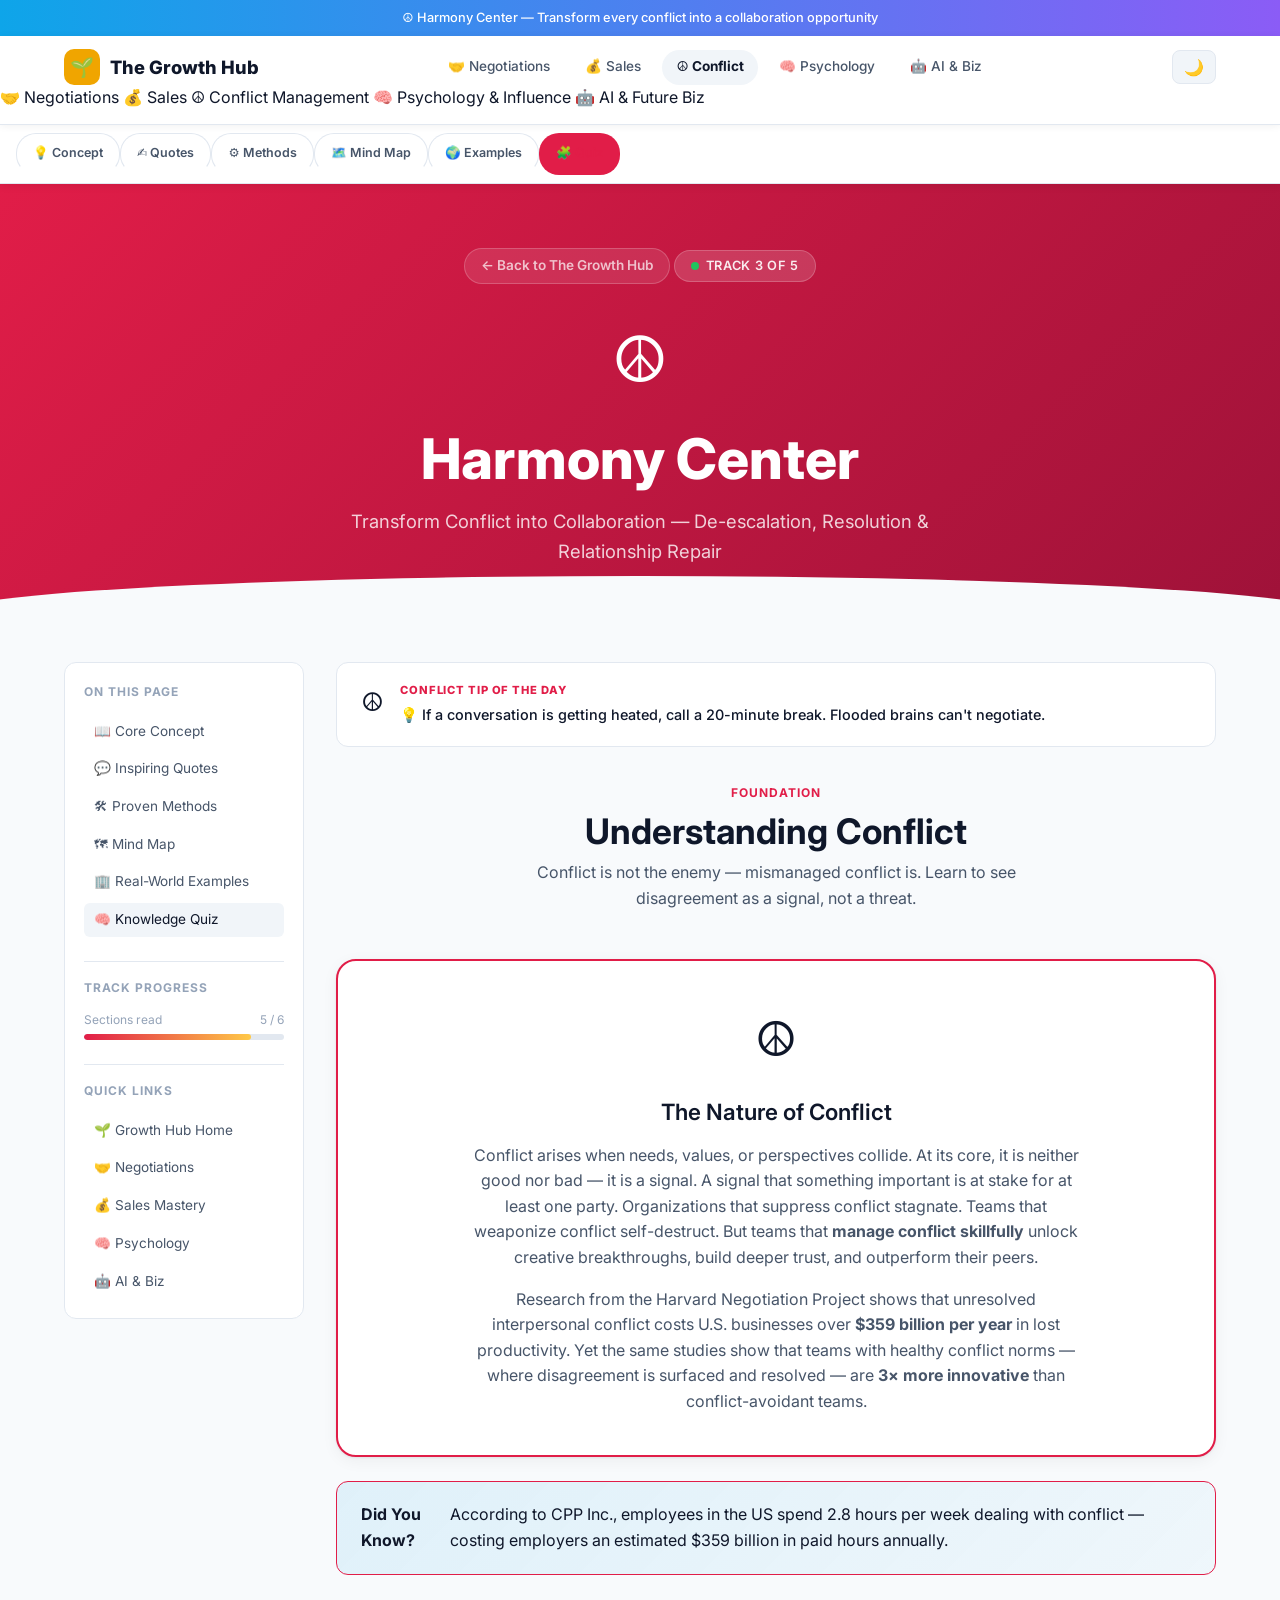
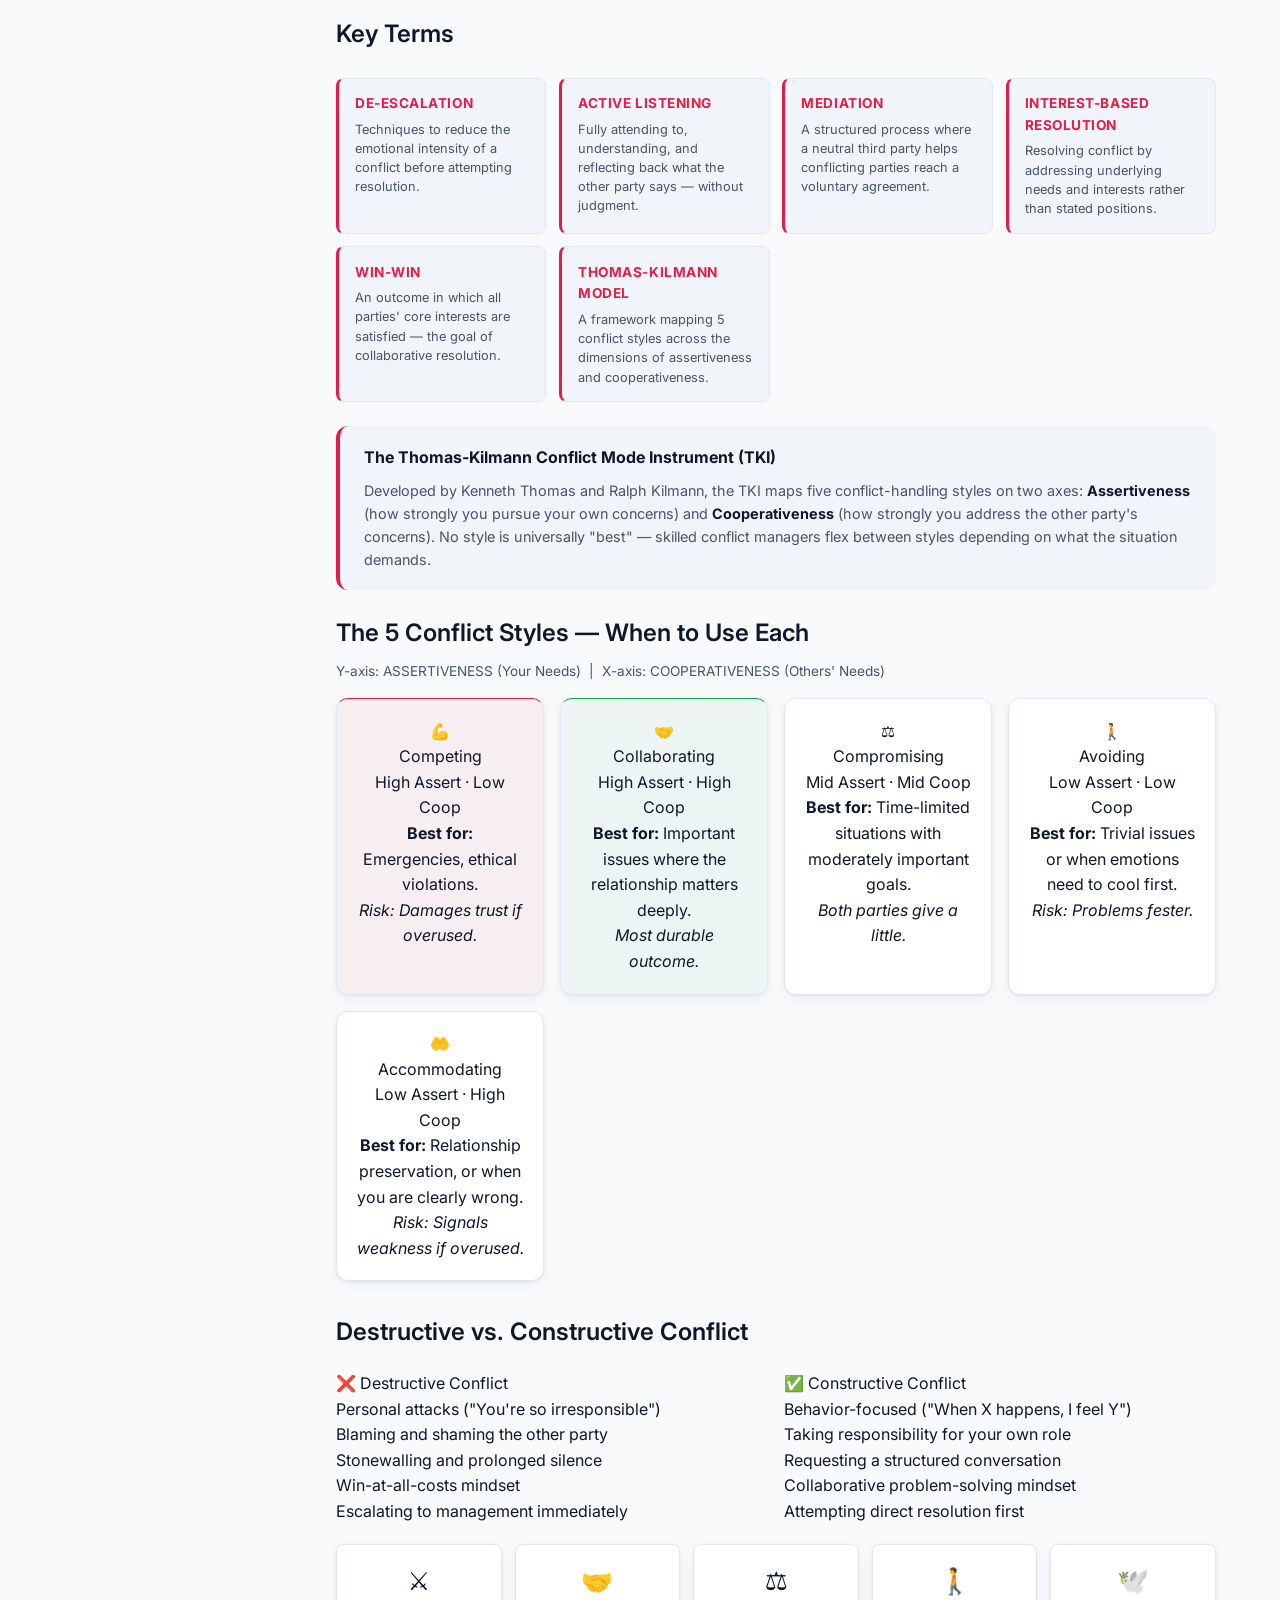
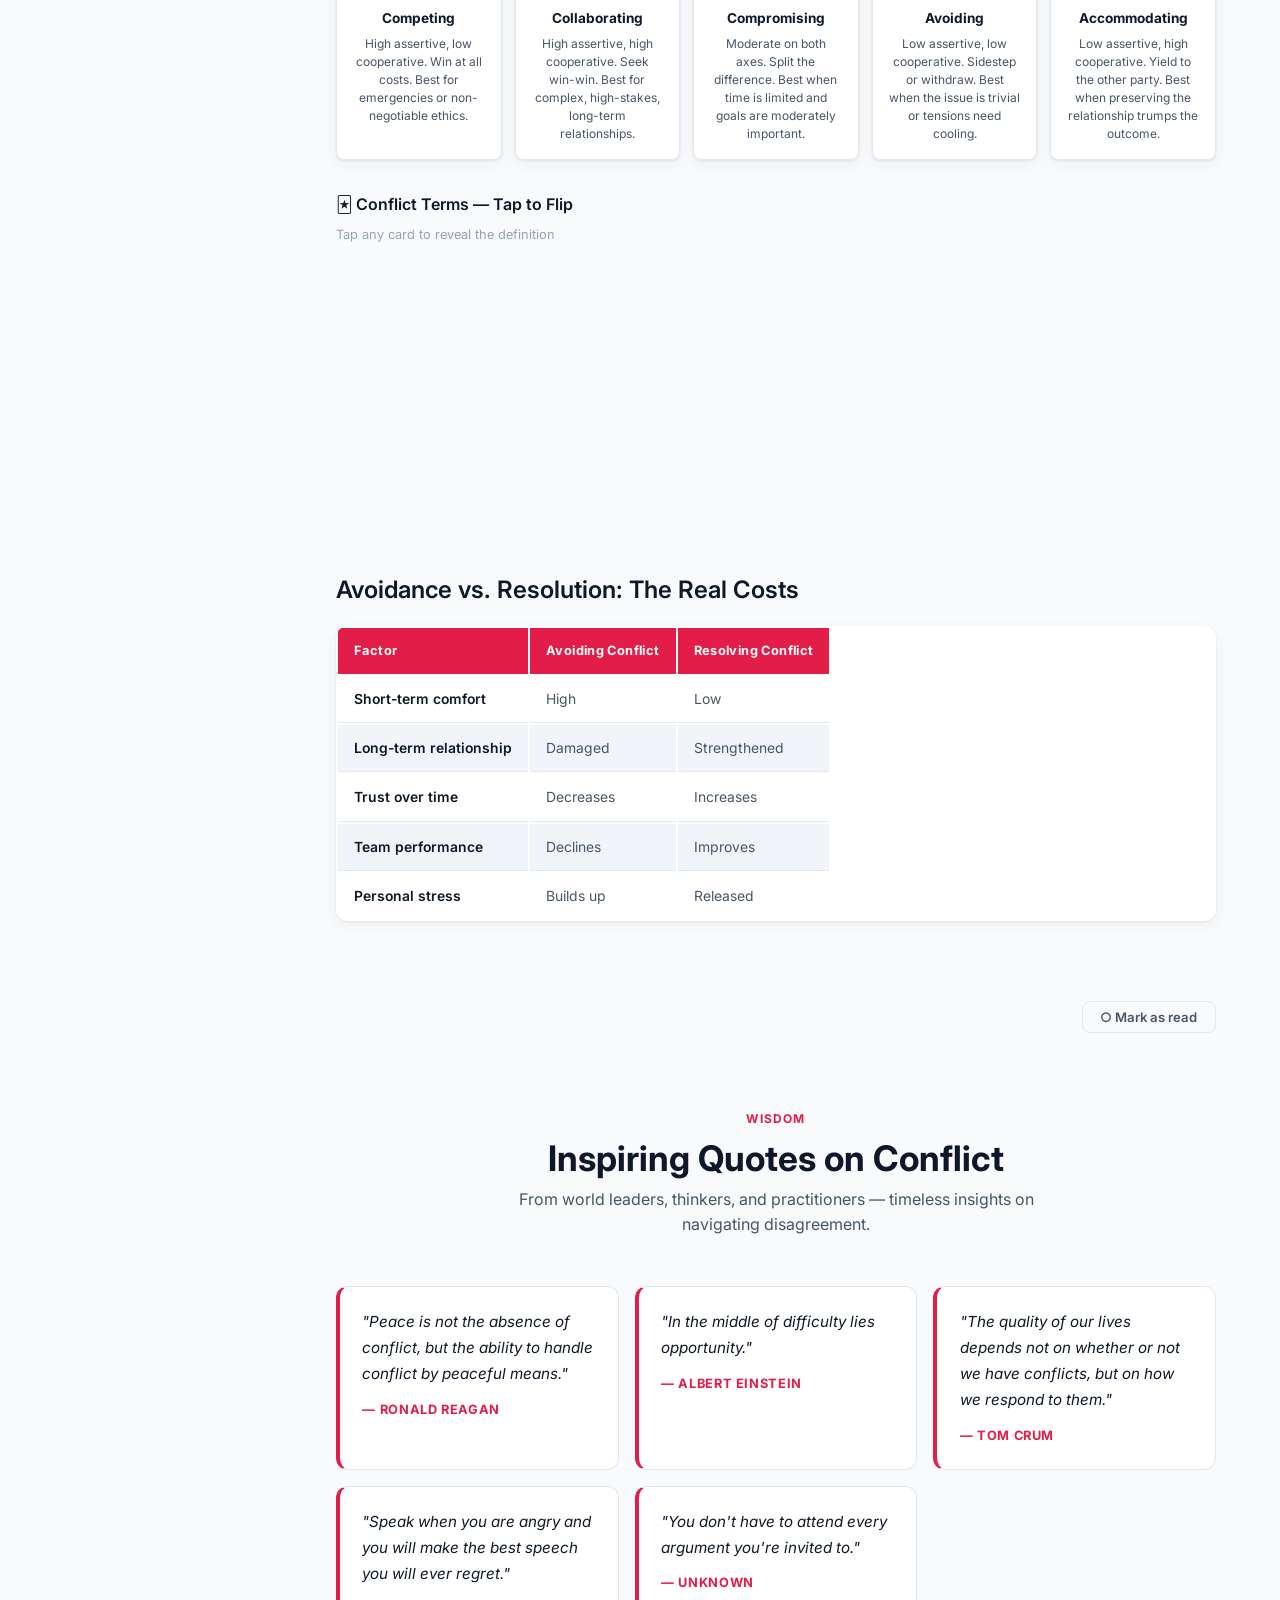
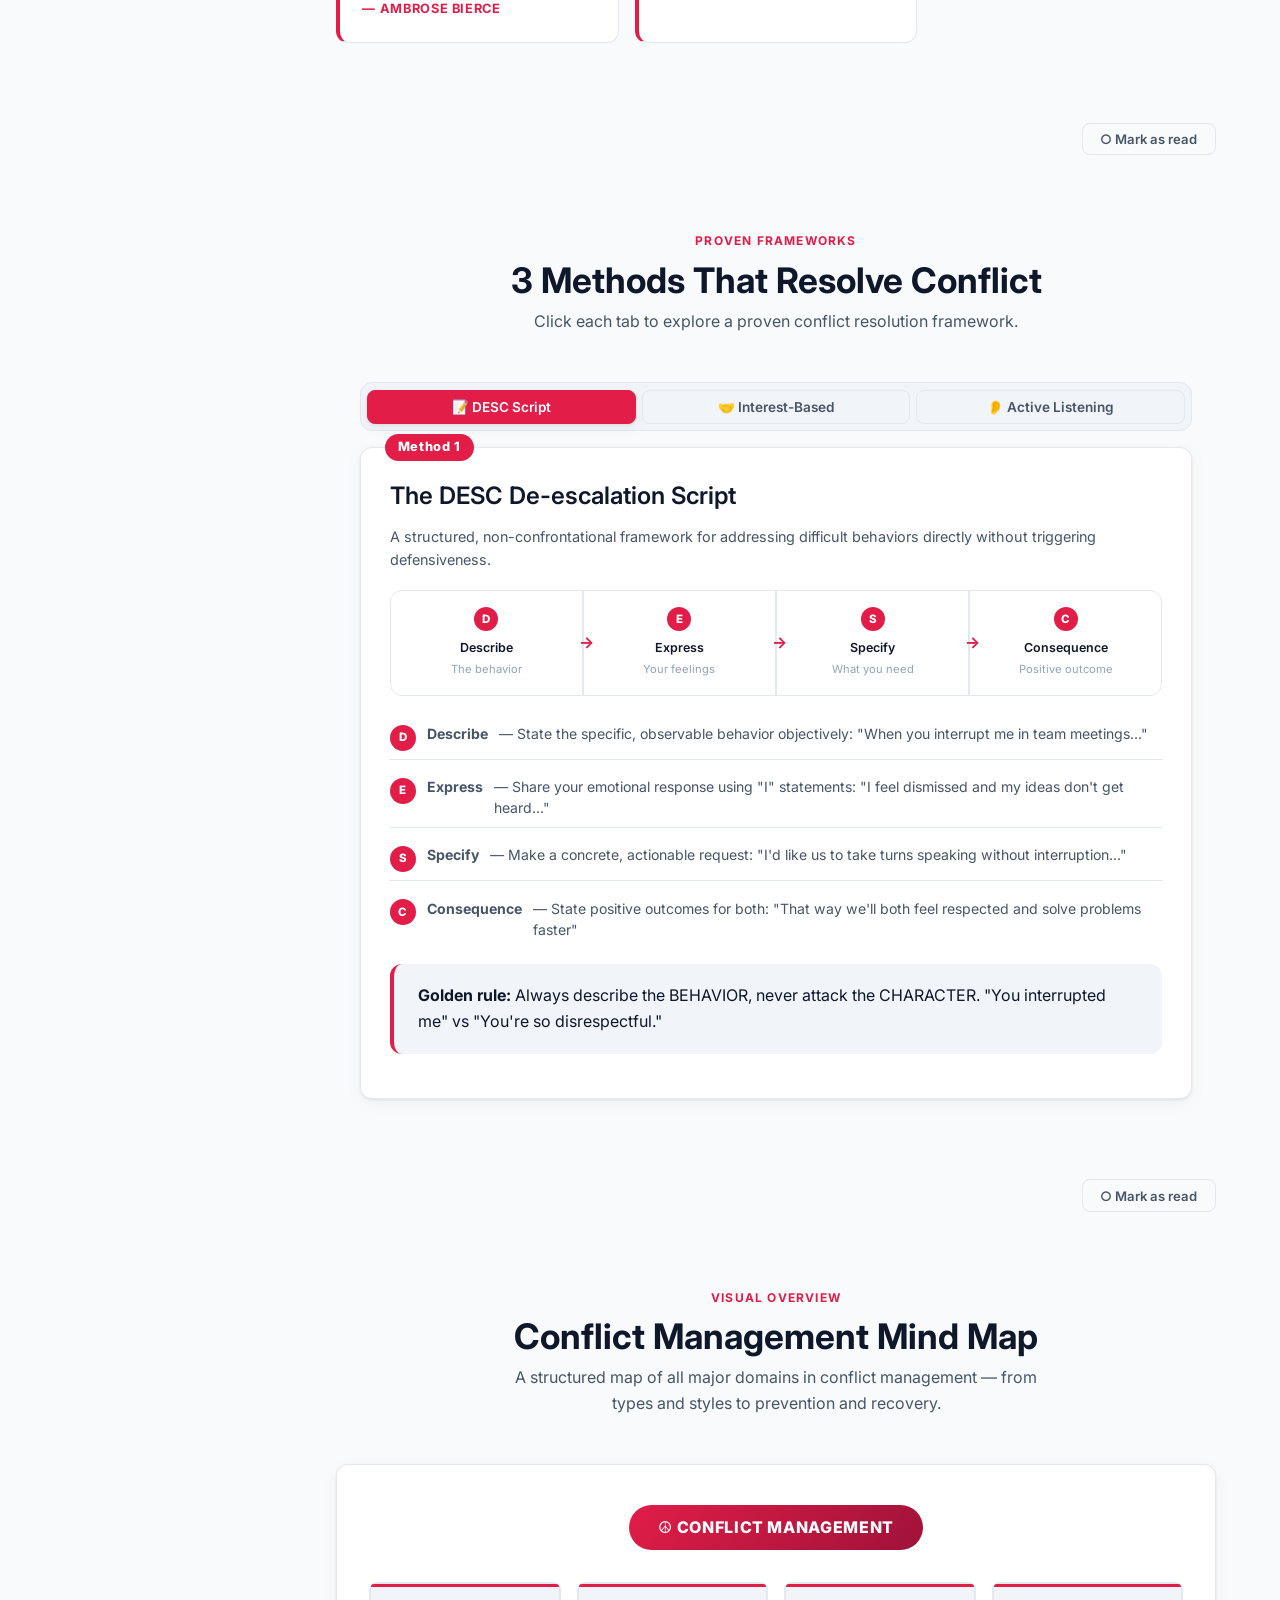
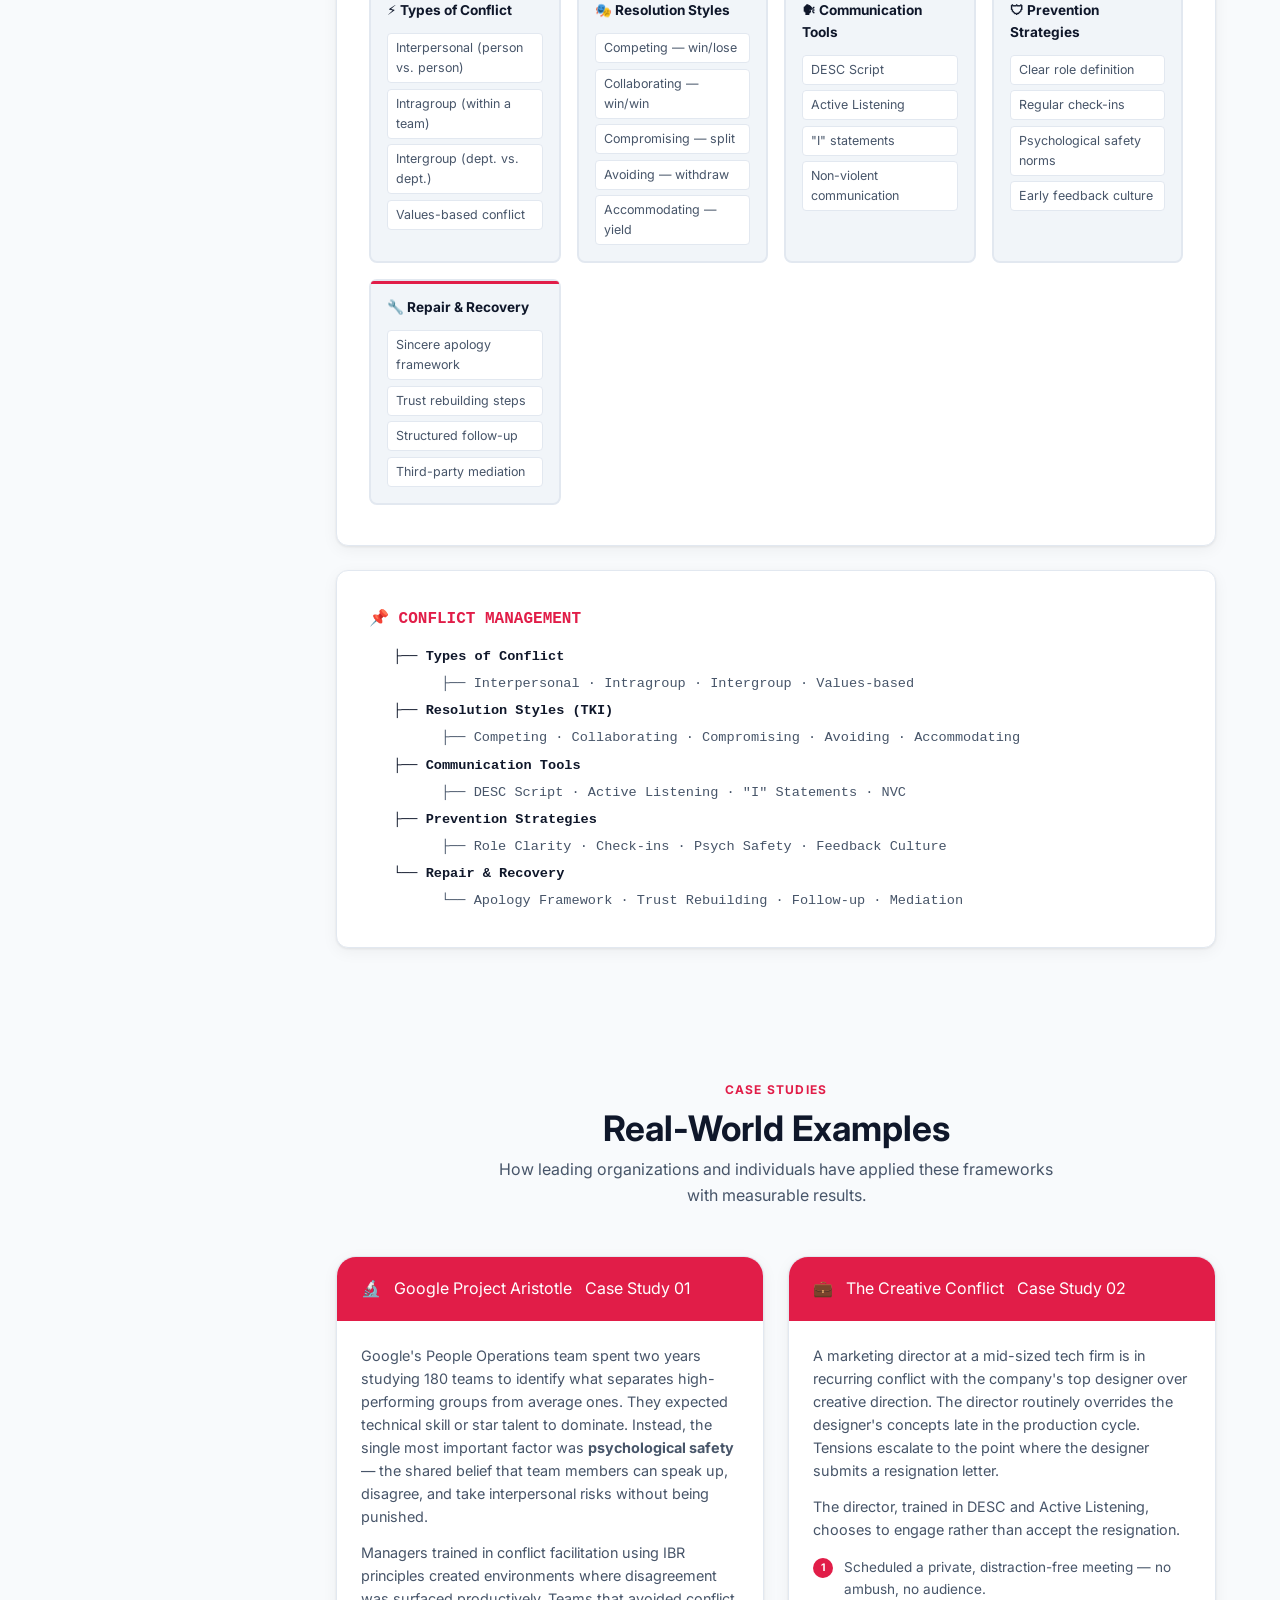
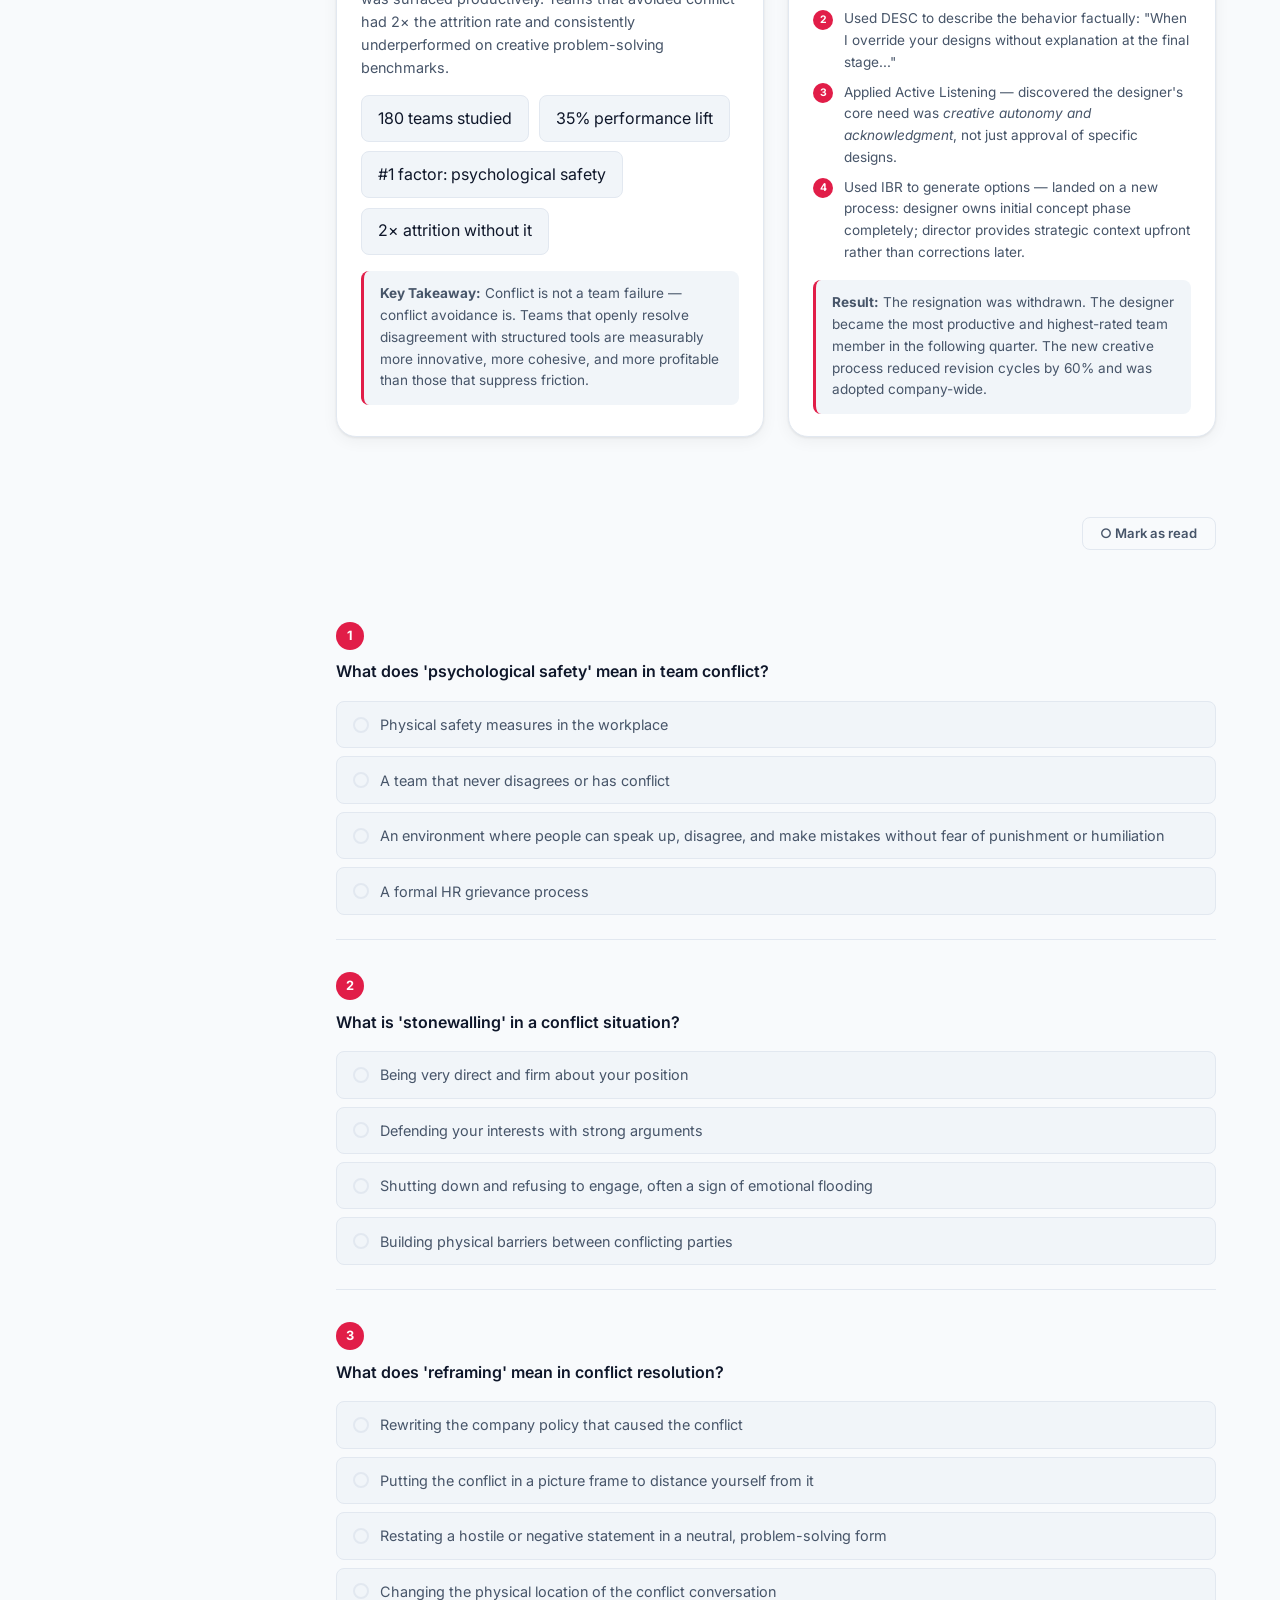
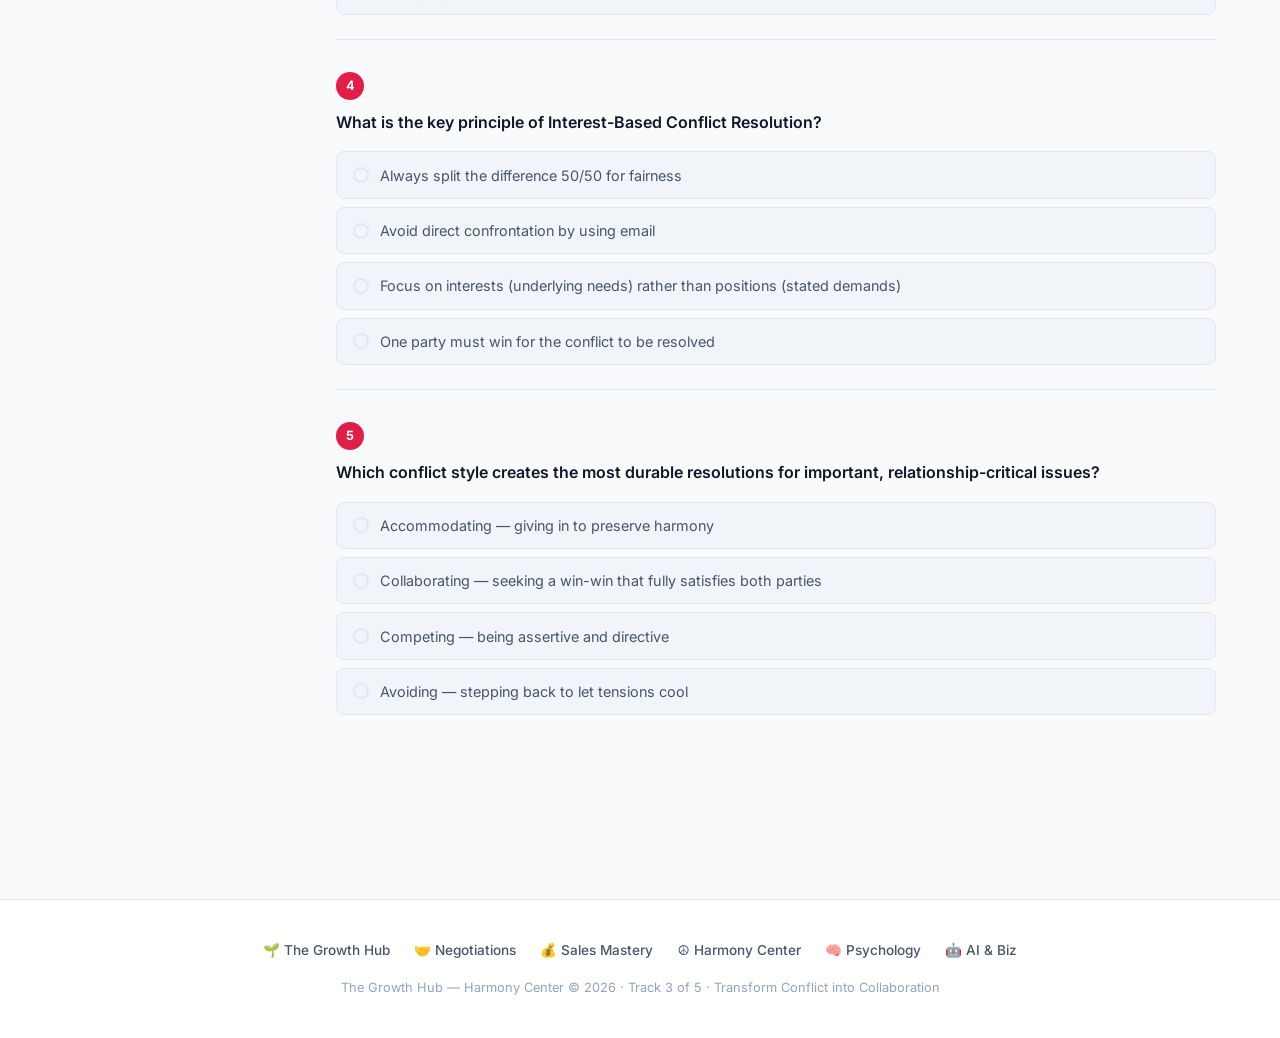
==== commit 59c33824: "v3: Mobile UI overhaul + full interactivity upgrade - Reading progress bar on all pages (thin gradie" ====
--- a/conflict/index.html
+++ b/conflict/index.html
@@ -398,6 +398,190 @@
     .quiz-refresh-btn:hover {
       background: var(--site-dark);
       transform: scale(1.04);
+    }
+
+    /* ── Sticky Section Nav ────────────────────────────────── */
+    .sticky-section-nav {
+      position: sticky;
+      top: 0;
+      z-index: 90;
+      display: flex;
+      gap: 0;
+      overflow-x: auto;
+      background: var(--bg-card);
+      border-bottom: 1px solid var(--border);
+      box-shadow: 0 2px 8px rgba(0,0,0,0.08);
+      scrollbar-width: none;
+    }
+    .sticky-section-nav::-webkit-scrollbar { display: none; }
+    .sticky-section-nav a {
+      flex-shrink: 0;
+      padding: 0.6rem 1rem;
+      font-size: 0.78rem;
+      font-weight: 600;
+      color: var(--text-secondary);
+      text-decoration: none;
+      border-bottom: 2px solid transparent;
+      transition: color 0.2s, border-color 0.2s;
+      white-space: nowrap;
+    }
+    .sticky-section-nav a:hover,
+    .sticky-section-nav a.active {
+      color: var(--site-color);
+      border-bottom-color: var(--site-color);
+    }
+
+    /* ── Methods Tabs ──────────────────────────────────────── */
+    .methods-tab-container { margin-top: 1.5rem; }
+    .methods-tabs {
+      display: flex;
+      gap: 0.4rem;
+      flex-wrap: wrap;
+      margin-bottom: 1rem;
+    }
+    .method-tab-btn {
+      background: var(--bg-sidebar);
+      border: 1px solid var(--border);
+      border-radius: var(--radius-sm);
+      padding: 0.5rem 1.1rem;
+      font-size: 0.85rem;
+      font-weight: 600;
+      cursor: pointer;
+      color: var(--text-secondary);
+      transition: background 0.2s, color 0.2s, border-color 0.2s;
+    }
+    .method-tab-btn.active,
+    .method-tab-btn:hover {
+      background: var(--site-color);
+      color: #fff;
+      border-color: var(--site-color);
+    }
+    .method-tab-panel { display: none; }
+    .method-tab-panel.active { display: block; }
+
+    /* ── Steps List (used in tab panels) ──────────────────── */
+    .steps-list {
+      list-style: none;
+      padding: 0;
+      margin: 1rem 0;
+      display: flex;
+      flex-direction: column;
+      gap: 0.55rem;
+    }
+    .steps-list li {
+      display: flex;
+      align-items: flex-start;
+      gap: 0.7rem;
+      font-size: 0.88rem;
+      color: var(--text-secondary);
+      line-height: 1.5;
+    }
+    .step-num {
+      flex-shrink: 0;
+      width: 26px; height: 26px;
+      border-radius: 50%;
+      background: var(--site-color);
+      color: #fff;
+      font-weight: 800;
+      font-size: 0.72rem;
+      display: flex; align-items: center; justify-content: center;
+      margin-top: 0.1rem;
+    }
+
+    /* ── fs-num (flow step number variant for tabs) ────────── */
+    .fs-num {
+      width: 36px; height: 36px;
+      border-radius: 50%;
+      background: var(--site-color);
+      color: #fff;
+      font-weight: 800;
+      font-size: 1rem;
+      display: flex; align-items: center; justify-content: center;
+      margin: 0 auto 0.3rem;
+    }
+
+    /* ── Flip Cards ────────────────────────────────────────── */
+    .flip-grid {
+      display: grid;
+      grid-template-columns: repeat(auto-fill, minmax(160px, 1fr));
+      gap: 0.9rem;
+    }
+    .flip-card {
+      perspective: 800px;
+      height: 130px;
+      cursor: pointer;
+    }
+    .flip-card-inner {
+      position: relative;
+      width: 100%; height: 100%;
+      transform-style: preserve-3d;
+      transition: transform 0.45s ease;
+      border-radius: var(--radius-sm);
+    }
+    .flip-card.flipped .flip-card-inner {
+      transform: rotateY(180deg);
+    }
+    .flip-card-front,
+    .flip-card-back {
+      position: absolute;
+      inset: 0;
+      backface-visibility: hidden;
+      -webkit-backface-visibility: hidden;
+      border-radius: var(--radius-sm);
+      display: flex;
+      flex-direction: column;
+      align-items: center;
+      justify-content: center;
+      padding: 0.9rem;
+      text-align: center;
+    }
+    .flip-card-front {
+      background: var(--bg-card);
+      border: 1px solid var(--border);
+      box-shadow: var(--shadow);
+    }
+    .flip-card-back {
+      background: linear-gradient(135deg, var(--site-color), var(--site-dark));
+      color: #fff;
+      font-size: 0.78rem;
+      line-height: 1.5;
+      transform: rotateY(180deg);
+    }
+    .fc-icon { font-size: 1.5rem; margin-bottom: 0.3rem; }
+    .fc-term {
+      font-weight: 700;
+      font-size: 0.82rem;
+      color: var(--text-primary);
+      display: block;
+    }
+    .fc-hint {
+      font-size: 0.68rem;
+      color: var(--text-muted);
+      margin-top: 0.25rem;
+    }
+
+    /* ── Section Complete Button ───────────────────────────── */
+    .section-complete-btn {
+      display: block;
+      margin: 1rem 0 0.5rem auto;
+      background: transparent;
+      border: 1.5px solid var(--border);
+      border-radius: var(--radius-sm);
+      padding: 0.45rem 1.1rem;
+      font-size: 0.82rem;
+      font-weight: 600;
+      color: var(--text-secondary);
+      cursor: pointer;
+      transition: background 0.2s, color 0.2s, border-color 0.2s;
+    }
+    .section-complete-btn:hover {
+      border-color: var(--site-color);
+      color: var(--site-color);
+    }
+    .section-complete-btn.done {
+      background: rgba(225,29,72,0.08);
+      border-color: var(--site-color);
+      color: var(--site-color);
     }
   </style>
 </head>
@@ -436,6 +620,15 @@
     </div>
   </nav>
 
+  <div class="sticky-section-nav" id="sticky-nav">
+    <a href="#concept">💡 Concept</a>
+    <a href="#quotes">✍️ Quotes</a>
+    <a href="#methods">⚙️ Methods</a>
+    <a href="#mindmap">🗺️ Mind Map</a>
+    <a href="#examples">🌍 Examples</a>
+    <a href="#quiz">🧩 Quiz</a>
+  </div>
+
   <!-- Hero -->
   <section class="subsite-hero">
     <div class="container">
@@ -654,6 +847,50 @@
               <span class="tki-icon">🕊️</span>
               <div class="tki-name">Accommodating</div>
               <p class="tki-desc">Low assertive, high cooperative. Yield to the other party. Best when preserving the relationship trumps the outcome.</p>
+            </div>
+          </div>
+
+          <!-- Flip Cards: Conflict Terms -->
+          <div class="reveal" style="margin-top:2rem;">
+            <h4 style="margin: 2rem 0 0.5rem; font-size: 1rem;">🃏 Conflict Terms — Tap to Flip</h4>
+            <p style="font-size:0.8rem;color:var(--text-muted);margin-bottom:1rem;">Tap any card to reveal the definition</p>
+            <div class="flip-grid">
+              <div class="flip-card">
+                <div class="flip-card-inner">
+                  <div class="flip-card-front"><span class="fc-icon">🏛️</span><span class="fc-term">Thomas-Kilmann</span><span class="fc-hint">Tap to flip</span></div>
+                  <div class="flip-card-back">A model mapping 5 conflict styles on 2 axes: Assertiveness (meeting your needs) vs Cooperativeness (meeting theirs).</div>
+                </div>
+              </div>
+              <div class="flip-card">
+                <div class="flip-card-inner">
+                  <div class="flip-card-front"><span class="fc-icon">🔥</span><span class="fc-term">De-escalation</span><span class="fc-hint">Tap to flip</span></div>
+                  <div class="flip-card-back">Deliberately reducing the intensity of a conflict through tone, body language, validation, and strategic pauses.</div>
+                </div>
+              </div>
+              <div class="flip-card">
+                <div class="flip-card-inner">
+                  <div class="flip-card-front"><span class="fc-icon">🧘</span><span class="fc-term">Psychological Safety</span><span class="fc-hint">Tap to flip</span></div>
+                  <div class="flip-card-back">An environment where people can speak up, disagree, and make mistakes without fear of punishment. Google's #1 team predictor.</div>
+                </div>
+              </div>
+              <div class="flip-card">
+                <div class="flip-card-inner">
+                  <div class="flip-card-front"><span class="fc-icon">🧱</span><span class="fc-term">Stonewalling</span><span class="fc-hint">Tap to flip</span></div>
+                  <div class="flip-card-back">Shutting down and withdrawing during conflict — a sign of emotional flooding. Solution: request a 20-min break and return.</div>
+                </div>
+              </div>
+              <div class="flip-card">
+                <div class="flip-card-inner">
+                  <div class="flip-card-front"><span class="fc-icon">🔄</span><span class="fc-term">Reframing</span><span class="fc-hint">Tap to flip</span></div>
+                  <div class="flip-card-back">Restating a hostile statement in a neutral, problem-solving form. "You never listen!" → "It sounds like you want more input — is that right?"</div>
+                </div>
+              </div>
+              <div class="flip-card">
+                <div class="flip-card-inner">
+                  <div class="flip-card-front"><span class="fc-icon">⚖️</span><span class="fc-term">Mediation</span><span class="fc-hint">Tap to flip</span></div>
+                  <div class="flip-card-back">A neutral third party facilitates a structured process to help disputing parties reach their own resolution — not a verdict.</div>
+                </div>
+              </div>
             </div>
           </div>
 
@@ -701,6 +938,7 @@
           </div>
 
         </section>
+        <button class="section-complete-btn" data-section="concept">○ Mark as read</button>
 
         <!-- ===================== SECTION 2: QUOTES ===================== -->
         <section class="section" id="quotes">
@@ -733,177 +971,84 @@
             </div>
           </div>
         </section>
+        <button class="section-complete-btn" data-section="quotes">○ Mark as read</button>
 
         <!-- ===================== SECTION 3: METHODS ===================== -->
         <section class="section" id="methods">
-          <div class="section-header reveal">
-            <span class="section-label">Frameworks</span>
-            <h2>3 Proven Methods</h2>
-            <p>Battle-tested frameworks used by mediators, HR professionals, executives, and therapists worldwide.</p>
-          </div>
-
-          <div style="display:flex; flex-direction:column; gap:2.5rem;">
-
-            <!-- Method 1: DESC -->
-            <div class="method-card reveal">
-              <div class="method-number">Method 1</div>
-              <h3 style="margin-bottom:0.3rem;">The DESC De-escalation Script</h3>
-              <p style="margin-bottom:1rem;">A structured four-part script for addressing conflict-triggering behaviors calmly and constructively — without triggering defensiveness or escalating tension.</p>
-
-              <!-- Flow Steps Visual -->
-              <div class="flow-steps" style="margin-bottom:1.2rem;">
-                <div class="flow-step">
-                  <div class="fs-icon">D</div>
-                  <div class="fs-label">Describe</div>
-                  <div class="fs-sub">Behavior, not character</div>
-                </div>
-                <div class="flow-arrow">→</div>
-                <div class="flow-step">
-                  <div class="fs-icon">E</div>
-                  <div class="fs-label">Express</div>
-                  <div class="fs-sub">Your feelings</div>
-                </div>
-                <div class="flow-arrow">→</div>
-                <div class="flow-step">
-                  <div class="fs-icon">S</div>
-                  <div class="fs-label">Specify</div>
-                  <div class="fs-sub">Specific change</div>
-                </div>
-                <div class="flow-arrow">→</div>
-                <div class="flow-step">
-                  <div class="fs-icon">C</div>
-                  <div class="fs-label">Consequence</div>
-                  <div class="fs-sub">Positive outcome</div>
-                </div>
-              </div>
-
-              <div class="desc-grid">
-                <div class="desc-block">
-                  <div class="desc-letter">D</div>
-                  <div class="desc-label">Describe</div>
-                  <p>State the specific, observable behavior objectively — no labels, no assumptions.</p>
-                  <p class="desc-example">"When you interrupt me in meetings before I finish my point..."</p>
-                </div>
-                <div class="desc-block">
-                  <div class="desc-letter">E</div>
-                  <div class="desc-label">Express</div>
-                  <p>Share your emotional response using "I" statements. Own your feelings — don't project blame.</p>
-                  <p class="desc-example">"I feel dismissed and frustrated because my ideas aren't heard..."</p>
-                </div>
-                <div class="desc-block">
-                  <div class="desc-letter">S</div>
-                  <div class="desc-label">Specify</div>
-                  <p>Make a concrete, actionable request. Vague requests invite vague compliance.</p>
-                  <p class="desc-example">"I'd like us to take turns speaking without interruption..."</p>
-                </div>
-                <div class="desc-block">
-                  <div class="desc-letter">C</div>
-                  <div class="desc-label">Consequences</div>
-                  <p>Describe the positive outcomes when the change happens — frame it as mutual gain, not a threat.</p>
-                  <p class="desc-example">"We'll both feel heard and solve problems faster as a team..."</p>
-                </div>
-              </div>
-
-              <div class="key-rule">
-                <span class="rule-icon">💡</span>
-                <p><strong>Golden Rule:</strong> Always describe the behavior — never attack the character. "You interrupted me three times" is a behavior. "You're disrespectful and controlling" is an attack. One invites change; the other invites defensiveness.</p>
-              </div>
-            </div>
-
-            <!-- Method 2: IBR -->
-            <div class="method-card reveal">
-              <div class="method-number">Method 2</div>
-              <h3 style="margin-bottom:0.3rem;">Interest-Based Conflict Resolution (IBR)</h3>
-              <p style="margin-bottom:1rem;">Adapted from the Harvard Negotiation Project's "Getting to Yes," IBR separates the people from the problem and focuses on underlying needs — producing durable, mutually satisfying agreements.</p>
-
-              <div class="ibr-steps">
-                <div class="ibr-step">
-                  <div class="ibr-step-num">1</div>
-                  <div class="ibr-step-body">
-                    <strong>Separate the People from the Problem</strong>
-                    <p>Acknowledge emotions and treat parties as human beings with valid perspectives. Attack the problem, never the person.</p>
+          <div class="container">
+            <div class="section-header reveal">
+              <span class="section-label">Proven Frameworks</span>
+              <h2>3 Methods That Resolve Conflict</h2>
+              <p>Click each tab to explore a proven conflict resolution framework.</p>
+            </div>
+            <div class="methods-tab-container">
+              <div class="methods-tabs">
+                <button class="method-tab-btn active">📝 DESC Script</button>
+                <button class="method-tab-btn">🤝 Interest-Based</button>
+                <button class="method-tab-btn">👂 Active Listening</button>
+              </div>
+              <div class="method-tab-panel active">
+                <div class="method-card">
+                  <span class="method-number">Method 1</span>
+                  <h3>The DESC De-escalation Script</h3>
+                  <p>A structured, non-confrontational framework for addressing difficult behaviors directly without triggering defensiveness.</p>
+                  <div class="flow-steps" style="margin:1.2rem 0;">
+                    <div class="flow-step"><div class="fs-num">D</div><div class="fs-label">Describe</div><div class="fs-sub">The behavior</div></div>
+                    <div class="flow-step"><div class="fs-num">E</div><div class="fs-label">Express</div><div class="fs-sub">Your feelings</div></div>
+                    <div class="flow-step"><div class="fs-num">S</div><div class="fs-label">Specify</div><div class="fs-sub">What you need</div></div>
+                    <div class="flow-step"><div class="fs-num">C</div><div class="fs-label">Consequence</div><div class="fs-sub">Positive outcome</div></div>
                   </div>
-                </div>
-                <div class="ibr-step">
-                  <div class="ibr-step-num">2</div>
-                  <div class="ibr-step-body">
-                    <strong>Focus on Interests, Not Positions</strong>
-                    <p>Ask "What do you need?" not just "What do you want?" Positions are the surface demands; interests are the underlying motivations. Most conflicts dissolve when both parties' interests are understood.</p>
+                  <ul class="steps-list">
+                    <li><span class="step-num">D</span><strong>Describe</strong> — State the specific, observable behavior objectively: "When you interrupt me in team meetings..."</li>
+                    <li><span class="step-num">E</span><strong>Express</strong> — Share your emotional response using "I" statements: "I feel dismissed and my ideas don't get heard..."</li>
+                    <li><span class="step-num">S</span><strong>Specify</strong> — Make a concrete, actionable request: "I'd like us to take turns speaking without interruption..."</li>
+                    <li><span class="step-num">C</span><strong>Consequence</strong> — State positive outcomes for both: "That way we'll both feel respected and solve problems faster"</li>
+                  </ul>
+                  <div class="highlight-box"><strong>Golden rule:</strong> Always describe the BEHAVIOR, never attack the CHARACTER. "You interrupted me" vs "You're so disrespectful."</div>
+                </div>
+              </div>
+              <div class="method-tab-panel">
+                <div class="method-card">
+                  <span class="method-number">Method 2</span>
+                  <h3>Interest-Based Conflict Resolution (IBR)</h3>
+                  <p>Based on the Harvard Negotiation Project. Focuses on underlying needs rather than stated positions — opening creative solutions that satisfy both parties.</p>
+                  <ul class="steps-list">
+                    <li><span class="step-num">1</span>Separate the people from the problem — it's not about who's right</li>
+                    <li><span class="step-num">2</span>Ask "What do you NEED?" not "What do you WANT?" — dig for the interest</li>
+                    <li><span class="step-num">3</span>Generate multiple options before evaluating any of them</li>
+                    <li><span class="step-num">4</span>Use objective standards to evaluate options — data, policy, fairness</li>
+                    <li><span class="step-num">5</span>Build the agreement collaboratively — both parties author the solution</li>
+                    <li><span class="step-num">6</span>Write it down and follow up in 2 weeks to check adherence</li>
+                  </ul>
+                  <div class="highlight-box"><strong>Classic example:</strong> Two colleagues want the same office. One needs a quiet space (interest). One needs natural light (interest). Solution: soundproof glass partition. Both interests met — no compromise needed.</div>
+                </div>
+              </div>
+              <div class="method-tab-panel">
+                <div class="method-card">
+                  <span class="method-number">Method 3</span>
+                  <h3>The Active Listening De-escalation Technique</h3>
+                  <p>Most conflict escalates because people feel unheard. This technique resolves conflicts simply by creating the experience of being fully understood.</p>
+                  <div class="flow-steps" style="margin:1.2rem 0;">
+                    <div class="flow-step"><div class="fs-num">1</div><div class="fs-label">STOP</div><div class="fs-sub">Pause &amp; breathe</div></div>
+                    <div class="flow-step"><div class="fs-num">2</div><div class="fs-label">LISTEN</div><div class="fs-sub">No interrupting</div></div>
+                    <div class="flow-step"><div class="fs-num">3</div><div class="fs-label">REFLECT</div><div class="fs-sub">"What I hear is..."</div></div>
+                    <div class="flow-step"><div class="fs-num">4</div><div class="fs-label">VALIDATE</div><div class="fs-sub">"Makes sense..."</div></div>
+                    <div class="flow-step"><div class="fs-num">5</div><div class="fs-label">RESPOND</div><div class="fs-sub">Only now</div></div>
                   </div>
-                </div>
-                <div class="ibr-step">
-                  <div class="ibr-step-num">3</div>
-                  <div class="ibr-step-body">
-                    <strong>Generate Multiple Options Before Deciding</strong>
-                    <p>Brainstorm freely without judging options prematurely. The first solution on the table is rarely the best. Create at least 5 options before evaluating any.</p>
-                  </div>
-                </div>
-                <div class="ibr-step">
-                  <div class="ibr-step-num">4</div>
-                  <div class="ibr-step-body">
-                    <strong>Use Objective Standards to Evaluate Options</strong>
-                    <p>Reference external criteria — market norms, expert opinion, legal standards, or precedent — to make decisions feel fair rather than arbitrary.</p>
-                  </div>
-                </div>
-                <div class="ibr-step">
-                  <div class="ibr-step-num">5</div>
-                  <div class="ibr-step-body">
-                    <strong>Build the Agreement Collaboratively — Write It Down</strong>
-                    <p>Co-author the solution. Written agreements prevent memory conflicts and signal shared ownership. Include specific commitments, timelines, and responsibilities.</p>
-                  </div>
-                </div>
-                <div class="ibr-step">
-                  <div class="ibr-step-num">6</div>
-                  <div class="ibr-step-body">
-                    <strong>Follow Up After 2 Weeks</strong>
-                    <p>Schedule a brief check-in to assess how the agreement is holding. Early course-correction prevents backsliding into old patterns.</p>
-                  </div>
-                </div>
-              </div>
-            </div>
-
-            <!-- Method 3: Active Listening -->
-            <div class="method-card reveal">
-              <div class="method-number">Method 3</div>
-              <h3 style="margin-bottom:0.3rem;">The Active Listening De-escalation Technique</h3>
-              <p style="margin-bottom:1rem;">The most underused skill in conflict — and the most powerful. Studies show that 80% of people in conflict primarily feel unheard. Resolving that single feeling dissolves most of the conflict's energy before any solution is even proposed.</p>
-
-              <div class="al-steps">
-                <div class="al-step">
-                  <span class="al-step-num-badge">Step 1</span>
-                  <div class="al-step-keyword">STOP</div>
-                  <p>Pause your own reaction entirely. Take a slow breath. Do not respond, counter-argue, or plan your rebuttal. Your nervous system must settle before your brain can listen effectively.</p>
-                </div>
-                <div class="al-step">
-                  <span class="al-step-num-badge">Step 2</span>
-                  <div class="al-step-keyword">LISTEN</div>
-                  <p>Give the other party full, undivided attention. No interruptions. No finishing their sentences. No glancing at your phone. Listen for both content AND emotion.</p>
-                </div>
-                <div class="al-step">
-                  <span class="al-step-num-badge">Step 3</span>
-                  <div class="al-step-keyword">REFLECT</div>
-                  <p>Paraphrase back what you heard without editorializing: <em>"What I hear you saying is..."</em> This confirms understanding and signals you were truly listening.</p>
-                </div>
-                <div class="al-step">
-                  <span class="al-step-num-badge">Step 4</span>
-                  <div class="al-step-keyword">VALIDATE</div>
-                  <p>Acknowledge the other person's emotional experience without necessarily agreeing with their position: <em>"I can understand why you'd feel that way given what you've described."</em></p>
-                </div>
-                <div class="al-step">
-                  <span class="al-step-num-badge">Step 5</span>
-                  <div class="al-step-keyword">RESPOND</div>
-                  <p>Only after the other party feels genuinely heard should you share your own perspective. People who feel heard are 4× more likely to be open to your point of view.</p>
-                </div>
-                <div class="al-step">
-                  <span class="al-step-num-badge">Step 6</span>
-                  <div class="al-step-keyword">AGREE</div>
-                  <p>Close the conversation by jointly agreeing on one concrete next step — however small. Momentum forward replaces the stuck energy of circular conflict.</p>
-                </div>
-              </div>
-            </div>
-
+                  <ul class="steps-list">
+                    <li><span class="step-num">1</span>STOP — pause your own defensive reaction; take a slow breath</li>
+                    <li><span class="step-num">2</span>LISTEN — full attention, no phone, no preparing your rebuttal</li>
+                    <li><span class="step-num">3</span>REFLECT — "What I'm hearing is that you feel X when Y happens..."</li>
+                    <li><span class="step-num">4</span>VALIDATE — "I can understand why that would be frustrating..."</li>
+                    <li><span class="step-num">5</span>RESPOND — only after they confirm you've understood correctly</li>
+                  </ul>
+                  <div class="highlight-box"><strong>Science:</strong> When someone feels heard, their cortisol (stress hormone) drops 30%. Physiologically, they become capable of collaborative problem-solving again.</div>
+                </div>
+              </div>
+            </div>
           </div>
         </section>
+        <button class="section-complete-btn" data-section="methods">○ Mark as read</button>
 
         <!-- ===================== SECTION 4: MIND MAP ===================== -->
         <section class="section" id="mindmap">
@@ -1069,6 +1214,7 @@
 
           </div>
         </section>
+        <button class="section-complete-btn" data-section="examples">○ Mark as read</button>
 
         <!-- ===================== SECTION 6: QUIZ ===================== -->
         <section class="section" id="quiz">
@@ -1446,6 +1592,61 @@
   }, { rootMargin: '-30% 0px -60% 0px' });
 
   sections.forEach(s => headingObserver.observe(s));
+
+  // ─── Methods Tabs ──────────────────────────────────────────
+  document.addEventListener('DOMContentLoaded', () => {
+    const tabBtns = document.querySelectorAll('.method-tab-btn');
+    const tabPanels = document.querySelectorAll('.method-tab-panel');
+    tabBtns.forEach((btn, i) => {
+      btn.addEventListener('click', () => {
+        tabBtns.forEach(b => b.classList.remove('active'));
+        tabPanels.forEach(p => p.classList.remove('active'));
+        btn.classList.add('active');
+        tabPanels[i].classList.add('active');
+      });
+    });
+
+    // ─── Flip Cards ──────────────────────────────────────────
+    document.querySelectorAll('.flip-card').forEach(card => {
+      card.addEventListener('click', () => card.classList.toggle('flipped'));
+    });
+
+    // ─── Section Complete Buttons ─────────────────────────────
+    document.querySelectorAll('.section-complete-btn').forEach(btn => {
+      const key = 'section-read-' + btn.dataset.section;
+      if (localStorage.getItem(key)) {
+        btn.textContent = '✓ Read';
+        btn.classList.add('done');
+      }
+      btn.addEventListener('click', () => {
+        const already = btn.classList.contains('done');
+        if (already) {
+          btn.textContent = '○ Mark as read';
+          btn.classList.remove('done');
+          localStorage.removeItem(key);
+        } else {
+          btn.textContent = '✓ Read';
+          btn.classList.add('done');
+          localStorage.setItem(key, '1');
+        }
+      });
+    });
+
+    // ─── Sticky Nav Active Highlight ─────────────────────────
+    const stickyLinks = document.querySelectorAll('.sticky-section-nav a');
+    const sectionEls = document.querySelectorAll('section[id]');
+    const stickyObserver = new IntersectionObserver((entries) => {
+      entries.forEach(entry => {
+        if (entry.isIntersecting) {
+          stickyLinks.forEach(a => {
+            a.classList.toggle('active', a.getAttribute('href') === '#' + entry.target.id);
+          });
+        }
+      });
+    }, { rootMargin: '-30% 0px -60% 0px' });
+    sectionEls.forEach(s => stickyObserver.observe(s));
+  });
+
   </script>
 </body>
 </html>
--- a/css/styles.css
+++ b/css/styles.css
@@ -1364,3 +1364,412 @@
 .tip-rotator .tip-label { font-size: 0.7rem; font-weight: 800; letter-spacing: 0.08em; text-transform: uppercase; color: var(--site-color, var(--master-accent)); margin-bottom: 0.2rem; }
 .tip-rotator .tip-text { font-size: 0.9rem; color: var(--text-primary); font-weight: 500; }
 
+
+/* =============================================
+   UPGRADE v3.0 — Mobile UI + Interactivity
+   ============================================= */
+
+/* --- Reading Progress Bar (top of page) --- */
+.reading-progress {
+  position: fixed;
+  top: 0; left: 0;
+  height: 3px;
+  width: 0%;
+  background: linear-gradient(90deg, var(--site-color, var(--master-accent)), var(--master-accent-light));
+  z-index: 9999;
+  transition: width 0.1s linear;
+  border-radius: 0 2px 2px 0;
+}
+
+/* --- Methods Tab System --- */
+.methods-tabs {
+  display: flex;
+  gap: 0.3rem;
+  flex-wrap: wrap;
+  margin-bottom: 1.5rem;
+  background: var(--bg-sidebar);
+  padding: 0.4rem;
+  border-radius: var(--radius);
+  border: 1px solid var(--border);
+}
+
+.method-tab-btn {
+  flex: 1;
+  min-width: 120px;
+  padding: 0.6rem 1rem;
+  border: none;
+  border-radius: 8px;
+  background: transparent;
+  color: var(--text-secondary);
+  font-weight: 600;
+  font-size: 0.85rem;
+  cursor: pointer;
+  transition: all 0.2s;
+  text-align: center;
+  font-family: var(--font-sans);
+}
+
+.method-tab-btn:hover { background: var(--bg-card); color: var(--text-primary); }
+.method-tab-btn.active {
+  background: var(--bg-card);
+  color: var(--site-color, var(--master-accent));
+  box-shadow: var(--shadow);
+}
+
+.method-tab-panel { display: none; animation: fadeIn 0.3s ease; }
+.method-tab-panel.active { display: block; }
+
+/* --- Flip Cards (Key Terms) --- */
+.flip-grid {
+  display: grid;
+  grid-template-columns: repeat(auto-fit, minmax(200px, 1fr));
+  gap: 1rem;
+  margin: 1.2rem 0;
+}
+
+.flip-card {
+  height: 150px;
+  perspective: 1000px;
+  cursor: pointer;
+}
+
+.flip-card-inner {
+  position: relative;
+  width: 100%; height: 100%;
+  transition: transform 0.55s cubic-bezier(0.4, 0, 0.2, 1);
+  transform-style: preserve-3d;
+}
+
+.flip-card.flipped .flip-card-inner { transform: rotateY(180deg); }
+
+.flip-card-front, .flip-card-back {
+  position: absolute;
+  width: 100%; height: 100%;
+  backface-visibility: hidden;
+  -webkit-backface-visibility: hidden;
+  border-radius: var(--radius);
+  display: flex;
+  align-items: center;
+  justify-content: center;
+  padding: 1rem;
+  text-align: center;
+  border: 1px solid var(--border);
+}
+
+.flip-card-front {
+  background: var(--bg-card);
+  flex-direction: column;
+  gap: 0.5rem;
+}
+.flip-card-front .fc-icon { font-size: 1.8rem; }
+.flip-card-front .fc-term {
+  font-weight: 700;
+  font-size: 0.92rem;
+  color: var(--text-primary);
+}
+.flip-card-front .fc-hint {
+  font-size: 0.7rem;
+  color: var(--text-muted);
+}
+
+.flip-card-back {
+  background: var(--site-color, var(--master-accent));
+  transform: rotateY(180deg);
+  color: white;
+  font-size: 0.82rem;
+  line-height: 1.5;
+  font-weight: 500;
+}
+
+/* --- Section Complete Toggle --- */
+.section-complete-btn {
+  display: inline-flex;
+  align-items: center;
+  gap: 0.4rem;
+  font-size: 0.78rem;
+  font-weight: 700;
+  padding: 0.3rem 0.9rem;
+  border-radius: 20px;
+  border: 1.5px solid var(--border);
+  background: transparent;
+  color: var(--text-muted);
+  cursor: pointer;
+  transition: all 0.25s;
+  font-family: var(--font-sans);
+  margin-top: 1rem;
+}
+.section-complete-btn:hover { border-color: #22c55e; color: #22c55e; }
+.section-complete-btn.done {
+  background: #dcfce7;
+  border-color: #22c55e;
+  color: #16a34a;
+}
+[data-theme="dark"] .section-complete-btn.done {
+  background: rgba(34,197,94,0.15);
+}
+
+/* --- Expandable Accordion (for methods detail) --- */
+.accordion-item {
+  border: 1px solid var(--border);
+  border-radius: var(--radius);
+  margin-bottom: 0.6rem;
+  overflow: hidden;
+}
+
+.accordion-header {
+  display: flex;
+  align-items: center;
+  justify-content: space-between;
+  padding: 1rem 1.2rem;
+  cursor: pointer;
+  background: var(--bg-card);
+  transition: background 0.2s;
+  user-select: none;
+  gap: 0.8rem;
+}
+.accordion-header:hover { background: var(--bg-sidebar); }
+
+.accordion-title {
+  font-weight: 700;
+  font-size: 0.95rem;
+  color: var(--text-primary);
+  display: flex;
+  align-items: center;
+  gap: 0.6rem;
+}
+
+.accordion-chevron {
+  font-size: 0.8rem;
+  color: var(--text-muted);
+  transition: transform 0.3s;
+  flex-shrink: 0;
+}
+.accordion-item.open .accordion-chevron { transform: rotate(180deg); }
+
+.accordion-body {
+  max-height: 0;
+  overflow: hidden;
+  transition: max-height 0.4s ease, padding 0.3s;
+  background: var(--bg-card);
+}
+.accordion-item.open .accordion-body { max-height: 800px; }
+.accordion-body-inner { padding: 0 1.2rem 1.2rem; }
+
+/* --- Interactive Quiz: One-at-a-time mode --- */
+.quiz-stepper {
+  display: flex;
+  align-items: center;
+  gap: 0.5rem;
+  font-size: 0.8rem;
+  color: var(--text-muted);
+  margin-bottom: 1rem;
+}
+.quiz-step-dots {
+  display: flex; gap: 0.3rem;
+}
+.quiz-step-dot {
+  width: 8px; height: 8px;
+  border-radius: 50%;
+  background: var(--border);
+  transition: all 0.2s;
+}
+.quiz-step-dot.answered { background: var(--site-color, var(--master-accent)); }
+.quiz-step-dot.current  { background: var(--site-color, var(--master-accent)); transform: scale(1.4); }
+
+/* --- Sticky Section Nav (mobile) --- */
+.sticky-section-nav {
+  display: none;
+  position: sticky;
+  top: 60px;
+  z-index: 50;
+  background: var(--bg-card);
+  border-bottom: 1px solid var(--border);
+  padding: 0.5rem 1rem;
+  overflow-x: auto;
+  scrollbar-width: none;
+  gap: 0.4rem;
+  -webkit-overflow-scrolling: touch;
+}
+.sticky-section-nav::-webkit-scrollbar { display: none; }
+.sticky-section-nav a {
+  white-space: nowrap;
+  font-size: 0.8rem;
+  font-weight: 600;
+  color: var(--text-secondary);
+  padding: 0.3rem 0.8rem;
+  border-radius: 20px;
+  border: 1px solid var(--border);
+  transition: all 0.2s;
+  flex-shrink: 0;
+}
+.sticky-section-nav a.active,
+.sticky-section-nav a:hover {
+  background: var(--site-color, var(--master-accent));
+  color: white;
+  border-color: transparent;
+}
+
+/* --- Mobile: Show sticky nav instead of sidebar --- */
+@media (max-width: 900px) {
+  .sticky-section-nav { display: flex; }
+}
+
+/* ============================================
+   MOBILE-FIRST READING IMPROVEMENTS
+   ============================================ */
+
+/* Better base font on mobile */
+@media (max-width: 768px) {
+  body { font-size: 16px; }
+
+  /* Larger readable text */
+  .concept-box p,
+  .method-card p,
+  .example-card p,
+  .scenario-body p,
+  .steps-list li,
+  .ba-item,
+  .q-text { font-size: 0.95rem; line-height: 1.75; }
+
+  /* Section padding */
+  .section  { padding: 2.5rem 0; }
+  .container { padding: 0 1rem; }
+
+  /* Cards: full breathing room */
+  .card, .method-card, .quote-card,
+  .concept-box, .example-card,
+  .scenario-card, .highlight-box {
+    padding: 1.2rem;
+  }
+
+  /* Hero */
+  .hero { padding: 2.5rem 0 2rem; }
+  .subsite-hero { padding: 2.5rem 0 2.5rem; }
+  .hero-icon { font-size: 3rem; }
+
+  /* Quotes: single column */
+  .quotes-grid { grid-template-columns: 1fr; }
+
+  /* Section header */
+  .section-header { margin-bottom: 2rem; }
+  .section-header h2 { font-size: 1.5rem; }
+
+  /* Methods: single column */
+  .grid-2, .grid-3, .principle-grid { grid-template-columns: 1fr; }
+
+  /* Comparison table: horizontal scroll */
+  .compare-table-wrap {
+    overflow-x: auto;
+    -webkit-overflow-scrolling: touch;
+    border-radius: var(--radius);
+    margin: 0 -0.5rem;
+    padding: 0 0.5rem;
+  }
+  .compare-table { min-width: 480px; }
+
+  /* Scenario card header font */
+  .scenario-header h4 { font-size: 1rem; }
+
+  /* Flow steps: vertical */
+  .flow-steps { flex-direction: column; }
+  .flow-step {
+    border-radius: var(--radius) !important;
+    margin-bottom: 0.2rem;
+  }
+  .flow-step:not(:last-child)::after {
+    content: '↓';
+    right: auto;
+    left: 50%;
+    top: auto;
+    bottom: -16px;
+    transform: translateX(-50%);
+    font-size: 1.1rem;
+  }
+
+  /* Quiz options: bigger tap targets */
+  .q-option {
+    padding: 0.9rem 1rem;
+    font-size: 0.93rem;
+    min-height: 48px;
+  }
+  .q-option-dot { width: 20px; height: 20px; flex-shrink: 0; }
+  .q-text { font-size: 1rem; line-height: 1.65; }
+
+  /* Flip cards: smaller grid */
+  .flip-grid { grid-template-columns: repeat(2, 1fr); }
+  .flip-card { height: 130px; }
+
+  /* Buttons */
+  .btn { padding: 0.8rem 1.4rem; font-size: 0.9rem; }
+  .quiz-actions { flex-direction: column; }
+  .quiz-actions .btn { width: 100%; justify-content: center; }
+
+  /* Stat chips: wrap tightly */
+  .stat-chips { gap: 0.4rem; }
+  .stat-chip { padding: 0.5rem 0.8rem; min-width: 70px; }
+  .stat-chip .sc-num { font-size: 1.1rem; }
+
+  /* Did you know */
+  .did-you-know { flex-direction: column; gap: 0.6rem; }
+
+  /* Wisdom widget */
+  .wisdom-widget { padding: 1.8rem 1.2rem; }
+  .wisdom-text { font-size: 1.05rem; }
+
+  /* Mind map */
+  .mindmap { font-size: 0.8rem; }
+
+  /* TOC sidebar: hidden on mobile (replaced by sticky nav) */
+  .toc-sidebar { display: none; }
+  .page-layout { grid-template-columns: 1fr; }
+
+  /* Matrix */
+  .matrix-2x2 { grid-template-columns: 1fr 1fr; }
+  .matrix-cell { padding: 0.8rem; }
+  .matrix-cell h5 { font-size: 0.78rem; }
+  .matrix-cell p  { font-size: 0.73rem; }
+}
+
+/* Extra small phones */
+@media (max-width: 380px) {
+  .flip-grid { grid-template-columns: 1fr; }
+  .flip-card { height: 120px; }
+  .methods-tabs { flex-direction: column; }
+  .method-tab-btn { min-width: unset; }
+}
+
+/* Better method number badge visibility on mobile */
+@media (max-width: 600px) {
+  .method-number { font-size: 0.7rem; padding: 0.15rem 0.6rem; }
+}
+
+/* Smooth scrolling for entire page */
+html { scroll-padding-top: 80px; }
+
+/* Larger navbar brand on mobile */
+@media (max-width: 700px) {
+  .navbar-brand { font-size: 1rem; }
+  .navbar-brand .brand-icon { width: 32px; height: 32px; font-size: 1rem; }
+}
+
+/* --- Interactive highlight on hover for quote cards --- */
+.quote-card { cursor: default; }
+.quote-card:hover .quote-text { color: var(--text-primary); }
+
+/* --- Smooth focus rings for accessibility --- */
+.btn:focus-visible,
+.q-option:focus-visible,
+.method-tab-btn:focus-visible,
+.accordion-header:focus-visible {
+  outline: 2px solid var(--site-color, var(--master-accent));
+  outline-offset: 2px;
+}
+
+/* --- Animated entrance for flip cards hint --- */
+@keyframes wiggle {
+  0%, 100% { transform: rotate(0deg); }
+  25% { transform: rotate(-3deg); }
+  75% { transform: rotate(3deg); }
+}
+.flip-card-front .fc-hint { animation: wiggle 3s ease-in-out 2s 2; }
+
